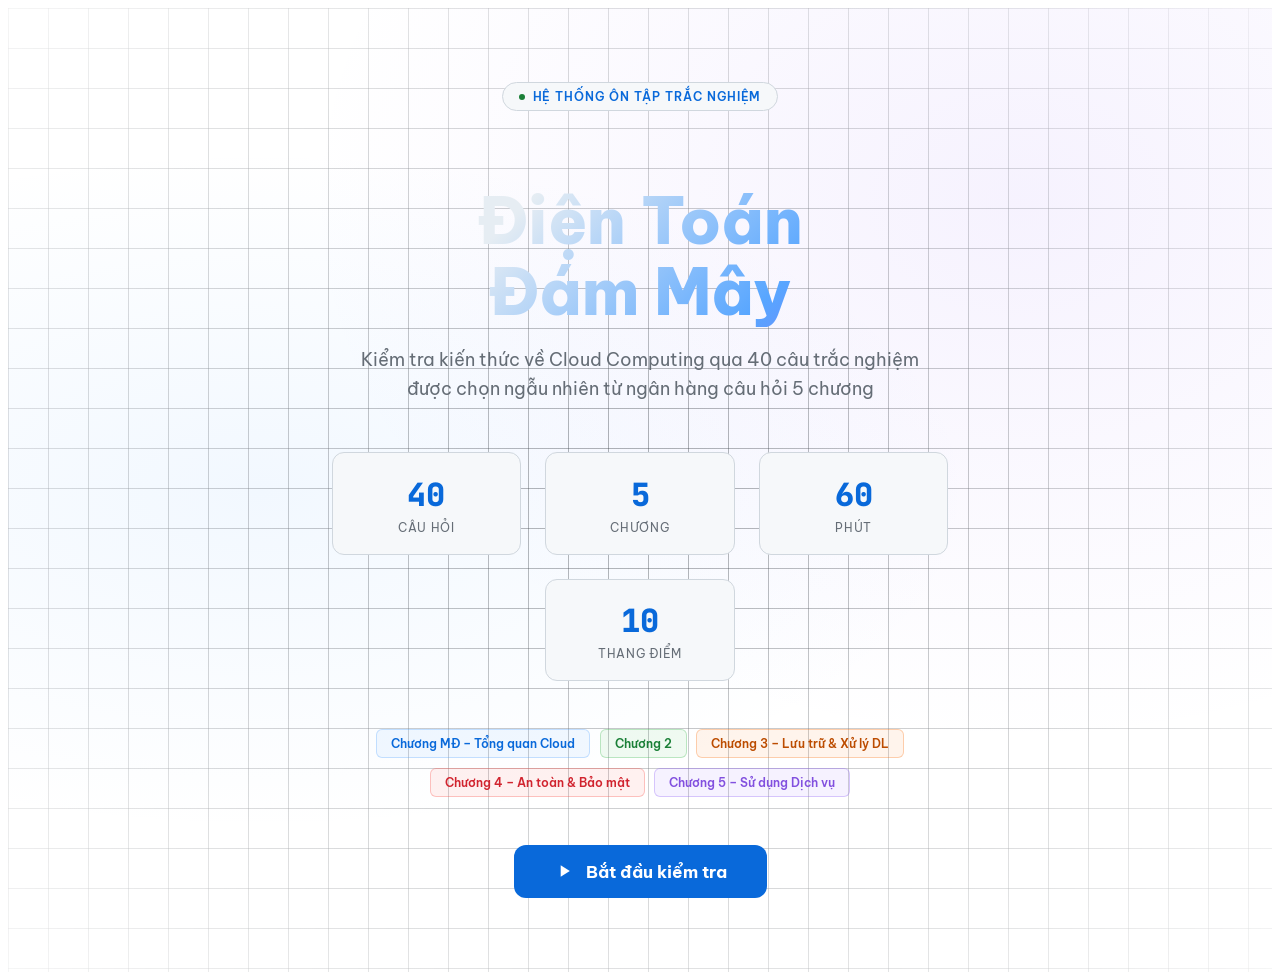
==== ontapdtdm/index.html @ d3a69f51 "6/5/2026" ====
<!DOCTYPE html>
<html lang="vi">
<head>
<meta charset="UTF-8">
<meta name="viewport" content="width=device-width, initial-scale=1.0">
<title>Ôn Tập Điện Toán Đám Mây</title>
<link href="https://fonts.googleapis.com/css2?family=Be+Vietnam+Pro:wght@300;400;500;600;700;800&family=JetBrains+Mono:wght@400;600&display=swap" rel="stylesheet">
<style>
  
  :root {
    --bg: #ffffff;
    --surface: #f6f8fa;
    --surface2: #ebedf0;
    --surface3: #d0d7de;
    --border: #d0d7de;
    --text: #1F2328;
    --text-muted: #656d76;
    --text-dim: #8c959f;
    --accent: #0969da;
    --accent-glow: rgba(9,105,218,0.1);
    --green: #1a7f37;
    --green-glow: #dafbe1;
    --red: #d1242f;
    --red-glow: #ffebe9;
    --yellow: #9a6700;
    --yellow-glow: #fff8c5;
    --purple: #8250df;
    --orange: #bc4c00;
    
    --c1: #0969da;
    --c2: #1a7f37;
    --c3: #bc4c00;
    --c4: #d1242f;
    --c5: #8250df;
  }


  body {
    font-family: 'Be Vietnam Pro', sans-serif;
    background: var(--bg);
    color: var(--text);
    min-height: 100vh;
    overflow-x: hidden;
  }

  /* ===== INTRO SCREEN ===== */
  #intro-screen {
    display: flex;
    flex-direction: column;
    align-items: center;
    justify-content: center;
    min-height: 100vh;
    padding: 2rem;
    background: radial-gradient(ellipse at 20% 50%, rgba(88,166,255,0.08) 0%, transparent 50%),
                radial-gradient(ellipse at 80% 20%, rgba(139,92,246,0.08) 0%, transparent 50%),
                var(--bg);
    position: relative;
  }

  .grid-bg {
    position: absolute; inset: 0;
    background-image: 
      linear-gradient(rgba(48,54,61,0.4) 1px, transparent 1px),
      linear-gradient(90deg, rgba(48,54,61,0.4) 1px, transparent 1px);
    background-size: 40px 40px;
    mask-image: radial-gradient(ellipse 80% 80% at 50% 50%, black, transparent);
  }

  .intro-content { position: relative; z-index: 1; text-align: center; max-width: 700px; }

  .intro-badge {
    display: inline-flex; align-items: center; gap: 8px;
    background: var(--surface); border: 1px solid var(--border);
    border-radius: 100px; padding: 6px 16px;
    font-size: 0.75rem; font-weight: 600; letter-spacing: 0.08em;
    color: var(--accent); text-transform: uppercase;
    margin-bottom: 2rem;
  }

  .intro-badge span { width: 6px; height: 6px; border-radius: 50%; background: var(--green); display: inline-block; animation: pulse 2s infinite; }

  @keyframes pulse { 0%,100%{opacity:1;transform:scale(1)} 50%{opacity:0.5;transform:scale(0.8)} }

  .intro-title {
    font-size: clamp(2.5rem, 6vw, 4rem);
    font-weight: 800;
    line-height: 1.1;
    margin-bottom: 1rem;
    background: linear-gradient(135deg, #e6edf3 30%, #58a6ff 70%, #8b5cf6 100%);
    -webkit-background-clip: text;
    -webkit-text-fill-color: transparent;
  }

  .intro-subtitle {
    font-size: 1.1rem;
    color: var(--text-muted);
    margin-bottom: 3rem;
    line-height: 1.7;
  }

  .stats-row {
    display: flex; gap: 1.5rem; justify-content: center;
    flex-wrap: wrap; margin-bottom: 3rem;
  }

  .stat-card {
    background: var(--surface); border: 1px solid var(--border);
    border-radius: 12px; padding: 1.2rem 1.8rem;
    text-align: center; min-width: 130px;
  }

  .stat-num { font-size: 2rem; font-weight: 800; font-family: 'JetBrains Mono', monospace; color: var(--accent); }
  .stat-label { font-size: 0.75rem; color: var(--text-muted); text-transform: uppercase; letter-spacing: 0.06em; margin-top: 4px; }

  .chapter-tags {
    display: flex; flex-wrap: wrap; gap: 0.6rem; justify-content: center;
    margin-bottom: 3rem;
  }

  .chapter-tag {
    padding: 6px 14px; border-radius: 6px; font-size: 0.78rem; font-weight: 600;
    border: 1px solid;
  }

  .chapter-tag.c1 { color: var(--c1); border-color: rgba(88,166,255,0.3); background: rgba(88,166,255,0.08); }
  .chapter-tag.c2 { color: var(--c2); border-color: rgba(63,185,80,0.3); background: rgba(63,185,80,0.08); }
  .chapter-tag.c3 { color: var(--c3); border-color: rgba(249,115,22,0.3); background: rgba(249,115,22,0.08); }
  .chapter-tag.c4 { color: var(--c4); border-color: rgba(248,81,73,0.3); background: rgba(248,81,73,0.08); }
  .chapter-tag.c5 { color: var(--c5); border-color: rgba(139,92,246,0.3); background: rgba(139,92,246,0.08); }

  .btn-start {
    display: inline-flex; align-items: center; gap: 12px;
    background: var(--accent); color: #ffffff;
    border: none; border-radius: 12px;
    padding: 1rem 2.5rem; font-size: 1.05rem; font-weight: 700;
    font-family: 'Be Vietnam Pro', sans-serif;
    cursor: pointer; transition: all 0.2s;
    box-shadow: 0 0 0 0 rgba(88,166,255,0.4);
  }

  .btn-start:hover {
    background: #79c0ff; transform: translateY(-2px);
    box-shadow: 0 8px 30px rgba(88,166,255,0.35);
  }

  .btn-start svg { width: 20px; height: 20px; }

  /* ===== QUIZ LAYOUT ===== */
  #quiz-screen { display: none; }

  .quiz-header {
    background: var(--surface);
    border-bottom: 1px solid var(--border);
    padding: 0.8rem 1.5rem;
    display: flex; align-items: center; gap: 1.5rem;
    position: sticky; top: 0; z-index: 100;
  }

  .quiz-logo {
    font-weight: 800; font-size: 0.9rem; letter-spacing: 0.04em;
    color: var(--accent); white-space: nowrap;
  }

  .progress-wrap { flex: 1; }
  .progress-label { font-size: 0.7rem; color: var(--text-muted); margin-bottom: 4px; display: flex; justify-content: space-between; }
  .progress-bar { height: 4px; background: var(--surface3); border-radius: 2px; overflow: hidden; }
  .progress-fill { height: 100%; background: linear-gradient(90deg, var(--accent), var(--purple)); border-radius: 2px; transition: width 0.4s ease; }

  .timer {
    font-family: 'JetBrains Mono', monospace;
    font-size: 0.95rem; font-weight: 600;
    color: var(--text); white-space: nowrap;
    display: flex; align-items: center; gap: 6px;
  }
  .timer svg { color: var(--text-muted); }
  .timer.warning { color: var(--red); }

  .btn-submit {
    background: var(--green); color: #ffffff;
    border: none; border-radius: 8px;
    padding: 0.5rem 1.2rem; font-size: 0.85rem; font-weight: 700;
    font-family: 'Be Vietnam Pro', sans-serif;
    cursor: pointer; white-space: nowrap; transition: all 0.2s;
  }
  .btn-submit:hover { background: #56d364; }

  .quiz-body {
    display: grid; grid-template-columns: 1fr 280px;
    gap: 0; min-height: calc(100vh - 57px);
  }

  /* LEFT: Question Panel */
  .question-panel {
    padding: 2rem 2.5rem;
    border-right: 1px solid var(--border);
    overflow-y: auto;
  }

  .q-meta {
    display: flex; align-items: center; gap: 0.8rem;
    margin-bottom: 1.5rem; flex-wrap: wrap;
  }

  .q-num {
    font-family: 'JetBrains Mono', monospace;
    font-size: 0.75rem; color: var(--text-muted);
  }

  .q-chapter-badge {
    font-size: 0.7rem; font-weight: 700;
    padding: 3px 10px; border-radius: 4px;
    border: 1px solid; text-transform: uppercase; letter-spacing: 0.06em;
  }

  .q-diff-badge {
    font-size: 0.68rem; font-weight: 600;
    padding: 2px 8px; border-radius: 4px;
    background: var(--surface2); color: var(--text-muted); border: 1px solid var(--border);
  }

  .q-mark-btn {
    margin-left: auto;
    display: flex; align-items: center; gap: 6px;
    background: none; border: 1px solid var(--border);
    border-radius: 6px; padding: 4px 10px;
    font-size: 0.72rem; font-weight: 600; color: var(--text-muted);
    cursor: pointer; transition: all 0.2s; font-family: 'Be Vietnam Pro', sans-serif;
  }
  .q-mark-btn:hover { border-color: var(--yellow); color: var(--yellow); }
  .q-mark-btn.marked { border-color: var(--yellow); color: var(--yellow); background: var(--yellow-glow); }
  .q-mark-btn svg { width: 13px; height: 13px; }

  .question-text {
    font-size: 1.05rem; font-weight: 600; line-height: 1.7;
    margin-bottom: 2rem; color: var(--text);
  }

  .answers-list { display: flex; flex-direction: column; gap: 0.75rem; }

  .answer-option {
    display: flex; align-items: flex-start; gap: 1rem;
    padding: 1rem 1.2rem;
    background: var(--surface); border: 1px solid var(--border);
    border-radius: 10px; cursor: pointer; transition: all 0.18s;
    position: relative; overflow: hidden;
  }

  .answer-option:hover:not(.disabled) {
    border-color: var(--accent);
    background: var(--accent-glow);
  }

  .answer-option.selected {
    border-color: var(--accent);
    background: var(--accent-glow);
  }

  .answer-option.correct {
    border-color: var(--green);
    background: var(--green-glow);
  }

  .answer-option.wrong {
    border-color: var(--red);
    background: var(--red-glow);
    opacity: 0.7;
  }

  .answer-option.disabled { cursor: default; }

  .answer-key {
    width: 28px; height: 28px; border-radius: 6px;
    background: var(--surface2); border: 1px solid var(--border);
    display: flex; align-items: center; justify-content: center;
    font-family: 'JetBrains Mono', monospace; font-size: 0.78rem; font-weight: 700;
    flex-shrink: 0; transition: all 0.18s; color: var(--text-muted);
  }

  .answer-option.selected .answer-key { background: var(--accent); border-color: var(--accent); color: #ffffff; }
  .answer-option.correct .answer-key { background: var(--green); border-color: var(--green); color: #ffffff; }
  .answer-option.wrong .answer-key { background: var(--red); border-color: var(--red); color: #fff; }

  .answer-text { font-size: 0.9rem; line-height: 1.5; padding-top: 3px; flex: 1; }

  .q-nav {
    display: flex; gap: 0.75rem; margin-top: 2rem; padding-top: 1.5rem;
    border-top: 1px solid var(--border);
  }

  .btn-nav {
    display: flex; align-items: center; gap: 6px;
    background: var(--surface2); border: 1px solid var(--border);
    border-radius: 8px; padding: 0.6rem 1.2rem;
    font-size: 0.82rem; font-weight: 600; color: var(--text);
    cursor: pointer; transition: all 0.18s; font-family: 'Be Vietnam Pro', sans-serif;
  }
  .btn-nav:hover { border-color: var(--accent); color: var(--accent); }
  .btn-nav:disabled { opacity: 0.35; cursor: default; }
  .btn-nav svg { width: 15px; height: 15px; }
  .btn-nav-next { margin-left: auto; background: var(--accent); border-color: var(--accent); color: #ffffff; }
  .btn-nav-next:hover { background: #79c0ff; border-color: #79c0ff; color: #ffffff; }

  /* RIGHT: Navigation Panel */
  .nav-panel {
    background: var(--surface);
    padding: 1.2rem;
    overflow-y: auto;
    position: sticky; top: 57px; height: calc(100vh - 57px);
  }

  .nav-panel-title {
    font-size: 0.7rem; font-weight: 700; color: var(--text-muted);
    text-transform: uppercase; letter-spacing: 0.1em; margin-bottom: 0.8rem;
    padding-bottom: 0.6rem; border-bottom: 1px solid var(--border);
  }

  .nav-legend {
    display: flex; flex-wrap: wrap; gap: 0.4rem; margin-bottom: 1rem;
  }

  .nav-legend-item {
    display: flex; align-items: center; gap: 4px;
    font-size: 0.65rem; color: var(--text-muted);
  }

  .nav-dot {
    width: 10px; height: 10px; border-radius: 3px; flex-shrink: 0;
  }
  .nav-dot.answered { background: var(--accent); }
  .nav-dot.marked { background: var(--yellow); }
  .nav-dot.current { background: var(--purple); }
  .nav-dot.unanswered { background: var(--surface3); border: 1px solid var(--border); }

  .nav-chapter-section { margin-bottom: 1rem; }

  .nav-chapter-label {
    font-size: 0.65rem; font-weight: 700;
    text-transform: uppercase; letter-spacing: 0.08em;
    margin-bottom: 0.4rem; padding: 3px 0;
  }

  .nav-chapter-label.c1 { color: var(--c1); }
  .nav-chapter-label.c2 { color: var(--c2); }
  .nav-chapter-label.c3 { color: var(--c3); }
  .nav-chapter-label.c4 { color: var(--c4); }
  .nav-chapter-label.c5 { color: var(--c5); }

  .nav-grid { display: grid; grid-template-columns: repeat(4, 1fr); gap: 4px; }

  .nav-btn {
    aspect-ratio: 1; border-radius: 6px;
    border: 1px solid var(--border);
    background: var(--surface2); color: var(--text-muted);
    font-size: 0.7rem; font-weight: 600; font-family: 'JetBrains Mono', monospace;
    cursor: pointer; transition: all 0.15s;
    display: flex; align-items: center; justify-content: center;
  }
  .nav-btn:hover { border-color: var(--accent); color: var(--accent); }
  .nav-btn.answered { background: var(--accent-glow); border-color: var(--accent); color: var(--accent); }
  
  .nav-btn.correct-nav { 
    background-color: var(--green-glow) !important; 
    border-color: var(--green) !important; 
    color: var(--green) !important; 
  }
  .nav-btn.wrong-nav { 
    background-color: var(--red-glow) !important; 
    border-color: var(--red) !important; 
    color: var(--red) !important; 
  }

  .nav-btn.marked { background: var(--yellow-glow); border-color: var(--yellow); color: var(--yellow); }
  .nav-btn.current { background: var(--purple); border-color: var(--purple); color: #fff; }
  .nav-btn.marked.current { background: var(--yellow); border-color: var(--yellow); color: #ffffff; }

  .nav-summary {
    margin-top: 1rem; padding-top: 0.8rem;
    border-top: 1px solid var(--border);
    display: grid; grid-template-columns: 1fr 1fr; gap: 0.5rem;
  }

  .summary-item {
    background: var(--surface2); border-radius: 8px; padding: 0.6rem;
    text-align: center; border: 1px solid var(--border);
  }
  .summary-num { font-family: 'JetBrains Mono', monospace; font-size: 1.2rem; font-weight: 700; }
  .summary-num.answered { color: var(--accent); }
  .summary-num.unanswered { color: var(--text-muted); }
  .summary-num.marked { color: var(--yellow); }
  .summary-label { font-size: 0.62rem; color: var(--text-muted); margin-top: 2px; }

  /* ===== RESULT SCREEN ===== */
  #result-screen {
    display: none; min-height: 100vh;
    background: radial-gradient(ellipse at 50% 0%, rgba(88,166,255,0.06) 0%, transparent 60%), var(--bg);
    padding: 3rem 1.5rem;
  }

  .result-container { max-width: 900px; margin: 0 auto; }

  .result-header { text-align: center; margin-bottom: 3rem; }

  .score-ring {
    width: 180px; height: 180px; margin: 0 auto 1.5rem;
    position: relative;
  }

  .score-ring svg { width: 100%; height: 100%; transform: rotate(-90deg); }

  .score-ring-text {
    position: absolute; inset: 0;
    display: flex; flex-direction: column; align-items: center; justify-content: center;
  }

  .score-big { font-size: 2.8rem; font-weight: 800; font-family: 'JetBrains Mono', monospace; }
  .score-denom { font-size: 0.85rem; color: var(--text-muted); }

  .result-grade {
    font-size: 1.8rem; font-weight: 800; margin-bottom: 0.5rem;
  }

  .result-msg { color: var(--text-muted); font-size: 0.95rem; }

  .result-stats {
    display: grid; grid-template-columns: repeat(auto-fit, minmax(160px, 1fr));
    gap: 1rem; margin-bottom: 2.5rem;
  }

  .result-stat-card {
    background: var(--surface); border: 1px solid var(--border);
    border-radius: 12px; padding: 1.2rem;
    text-align: center;
  }

  .result-stat-val {
    font-size: 1.8rem; font-weight: 800; font-family: 'JetBrains Mono', monospace;
    margin-bottom: 0.25rem;
  }
  .result-stat-label { font-size: 0.75rem; color: var(--text-muted); }

  .chapter-results {
    background: var(--surface); border: 1px solid var(--border);
    border-radius: 12px; padding: 1.5rem; margin-bottom: 2rem;
  }

  .chapter-results-title {
    font-size: 0.8rem; font-weight: 700; text-transform: uppercase;
    letter-spacing: 0.08em; color: var(--text-muted); margin-bottom: 1.2rem;
  }

  .chapter-result-row {
    display: flex; align-items: center; gap: 1rem; margin-bottom: 0.8rem;
  }

  .chapter-result-name { font-size: 0.82rem; font-weight: 600; min-width: 120px; }
  .chapter-result-bar-wrap { flex: 1; height: 6px; background: var(--surface3); border-radius: 3px; overflow: hidden; }
  .chapter-result-bar { height: 100%; border-radius: 3px; transition: width 1s ease; }
  .chapter-result-score { font-size: 0.78rem; font-family: 'JetBrains Mono', monospace; color: var(--text-muted); min-width: 40px; text-align: right; }

  .result-actions {
    display: flex; gap: 1rem; justify-content: center; flex-wrap: wrap;
  }

  .btn-retry {
    display: flex; align-items: center; gap: 8px;
    background: var(--accent); color: #ffffff; border: none;
    border-radius: 10px; padding: 0.8rem 2rem;
    font-size: 0.95rem; font-weight: 700; cursor: pointer;
    font-family: 'Be Vietnam Pro', sans-serif; transition: all 0.2s;
  }
  .btn-retry:hover { background: #79c0ff; transform: translateY(-1px); }

  .btn-review {
    display: flex; align-items: center; gap: 8px;
    background: var(--surface); color: var(--text); border: 1px solid var(--border);
    border-radius: 10px; padding: 0.8rem 2rem;
    font-size: 0.95rem; font-weight: 700; cursor: pointer;
    font-family: 'Be Vietnam Pro', sans-serif; transition: all 0.2s;
  }
  .btn-review:hover { border-color: var(--accent); color: var(--accent); }

  /* REVIEW MODE */
  .review-answer-label {
    font-size: 0.72rem; font-weight: 700; color: var(--text-muted);
    text-transform: uppercase; letter-spacing: 0.06em; margin-bottom: 0.4rem;
    display: flex; align-items: center; gap: 6px;
  }
  .review-answer-label .dot { width: 6px; height: 6px; border-radius: 50%; }
  .review-answer-label.correct .dot { background: var(--green); }
  .review-answer-label.wrong .dot { background: var(--red); }

  .correct-indicator {
    display: inline-flex; align-items: center; gap: 4px;
    font-size: 0.7rem; font-weight: 600; color: var(--green);
    margin-left: auto;
  }

  /* Animations */
  @keyframes fadeIn { from { opacity: 0; transform: translateY(10px); } to { opacity: 1; transform: translateY(0); } }
  @keyframes slideIn { from { opacity: 0; transform: translateX(-10px); } to { opacity: 1; transform: translateX(0); } }

  .question-panel { animation: fadeIn 0.25s ease; }
  .result-container { animation: fadeIn 0.4s ease; }

  /* Scrollbar */
  ::-webkit-scrollbar { width: 6px; }
  ::-webkit-scrollbar-track { background: transparent; }
  ::-webkit-scrollbar-thumb { background: var(--surface3); border-radius: 3px; }
  ::-webkit-scrollbar-thumb:hover { background: var(--text-dim); }

  @media (max-width: 768px) {
    .quiz-body { grid-template-columns: 1fr; }
    .nav-panel { position: fixed; bottom: 0; left: 0; right: 0; height: auto; max-height: 50vh; z-index: 90; border-top: 1px solid var(--border); }
    .question-panel { padding-bottom: 200px; }
  }
</style>
</head>
<body>

<!-- INTRO SCREEN -->
<div id="intro-screen">
  <div class="grid-bg"></div>
  <div class="intro-content">
    <div class="intro-badge"><span></span>Hệ thống ôn tập trắc nghiệm</div>
    <h1 class="intro-title">Điện Toán<br>Đám Mây</h1>
    <p class="intro-subtitle">Kiểm tra kiến thức về Cloud Computing qua 40 câu trắc nghiệm<br>được chọn ngẫu nhiên từ ngân hàng câu hỏi 5 chương</p>
    <div class="stats-row">
      <div class="stat-card">
        <div class="stat-num">40</div>
        <div class="stat-label">Câu hỏi</div>
      </div>
      <div class="stat-card">
        <div class="stat-num">5</div>
        <div class="stat-label">Chương</div>
      </div>
      <div class="stat-card">
        <div class="stat-num">60</div>
        <div class="stat-label">Phút</div>
      </div>
      <div class="stat-card">
        <div class="stat-num">10</div>
        <div class="stat-label">Thang điểm</div>
      </div>
    </div>
    <div class="chapter-tags">
      <span class="chapter-tag c1">Chương MĐ – Tổng quan Cloud</span>
      <span class="chapter-tag c2">Chương 2</span>
      <span class="chapter-tag c3">Chương 3 – Lưu trữ & Xử lý DL</span>
      <span class="chapter-tag c4">Chương 4 – An toàn & Bảo mật</span>
      <span class="chapter-tag c5">Chương 5 – Sử dụng Dịch vụ</span>
    </div>
    <button class="btn-start" onclick="startQuiz()">
      <svg viewBox="0 0 24 24" fill="currentColor"><path d="M8 5v14l11-7z"/></svg>
      Bắt đầu kiểm tra
    </button>
  </div>
</div>

<!-- QUIZ SCREEN -->
<div id="quiz-screen">
  <header class="quiz-header">
    <div class="quiz-logo">☁ Cloud Quiz</div>
    <div class="progress-wrap">
      <div class="progress-label">
        <span id="progress-text">0 / 40 câu đã trả lời</span>
        <span id="progress-pct">0%</span>
      </div>
      <div class="progress-bar"><div class="progress-fill" id="progress-fill" style="width:0%"></div></div>
    </div>
    <div class="timer" id="timer">
      <svg width="14" height="14" viewBox="0 0 24 24" fill="none" stroke="currentColor" stroke-width="2"><circle cx="12" cy="12" r="10"/><path d="M12 6v6l4 2"/></svg>
      <span id="timer-text">60:00</span>
    </div>
    <button class="btn-submit" onclick="confirmSubmit()">Nộp bài</button>
  </header>

  <div class="quiz-body">
    <!-- LEFT: Question -->
    <div class="question-panel" id="question-panel">
      <div class="q-meta">
        <span class="q-num" id="q-num">Câu 1 / 40</span>
        <span class="q-chapter-badge" id="q-chapter-badge"></span>
        <span class="q-diff-badge" id="q-diff-badge"></span>
        <button class="q-mark-btn" id="q-mark-btn" onclick="toggleMark()">
          <svg viewBox="0 0 24 24" fill="none" stroke="currentColor" stroke-width="2"><path d="M5 3l14 9-14 9V3z"/></svg>
          Đánh dấu
        </button>
      </div>
      <div class="question-text" id="question-text"></div>
      <div class="answers-list" id="answers-list"></div>
      <div class="q-nav">
        <button class="btn-nav" id="btn-prev" onclick="navigate(-1)">
          <svg viewBox="0 0 24 24" fill="none" stroke="currentColor" stroke-width="2"><path d="M15 18l-6-6 6-6"/></svg>
          Câu trước
        </button>
        <button class="btn-nav btn-nav-next" id="btn-next" onclick="navigate(1)">
          Câu tiếp
          <svg viewBox="0 0 24 24" fill="none" stroke="currentColor" stroke-width="2"><path d="M9 18l6-6-6-6"/></svg>
        </button>
      </div>
    </div>

    <!-- RIGHT: Navigation -->
    <div class="nav-panel">
      <div class="nav-panel-title">Danh sách câu hỏi</div>
      <div class="nav-legend">
        <div class="nav-legend-item"><div class="nav-dot current"></div><span>Hiện tại</span></div>
        <div class="nav-legend-item"><div class="nav-dot answered"></div><span>Đã trả lời</span></div>
        <div class="nav-legend-item"><div class="nav-dot marked"></div><span>Đánh dấu</span></div>
        <div class="nav-legend-item"><div class="nav-dot unanswered"></div><span>Chưa làm</span></div>
      </div>
      <div id="nav-chapters"></div>
      <div class="nav-summary">
        <div class="summary-item">
          <div class="summary-num answered" id="sum-answered">0</div>
          <div class="summary-label">Đã trả lời</div>
        </div>
        <div class="summary-item">
          <div class="summary-num unanswered" id="sum-unanswered">40</div>
          <div class="summary-label">Chưa làm</div>
        </div>
        <div class="summary-item">
          <div class="summary-num marked" id="sum-marked">0</div>
          <div class="summary-label">Đánh dấu</div>
        </div>
        <div class="summary-item">
          <div class="summary-num" style="color:var(--text-muted)" id="sum-remain">60:00</div>
          <div class="summary-label">Thời gian</div>
        </div>
      </div>
    </div>
  </div>
</div>

<!-- RESULT SCREEN -->
<div id="result-screen">
  <div class="result-container">
    <div class="result-header">
      <div class="score-ring">
        <svg viewBox="0 0 180 180">
          <circle cx="90" cy="90" r="80" fill="none" stroke="#21262d" stroke-width="12"/>
          <circle cx="90" cy="90" r="80" fill="none" stroke="#58a6ff" stroke-width="12"
            stroke-linecap="round" stroke-dasharray="502.65"
            id="score-circle" stroke-dashoffset="502.65"/>
        </svg>
        <div class="score-ring-text">
          <div class="score-big" id="score-big">0.0</div>
          <div class="score-denom">/ 10 điểm</div>
        </div>
      </div>
      <div class="result-grade" id="result-grade"></div>
      <div class="result-msg" id="result-msg"></div>
    </div>

    <div class="result-stats">
      <div class="result-stat-card">
        <div class="result-stat-val" style="color:var(--green)" id="rs-correct">0</div>
        <div class="result-stat-label">Câu đúng</div>
      </div>
      <div class="result-stat-card">
        <div class="result-stat-val" style="color:var(--red)" id="rs-wrong">0</div>
        <div class="result-stat-label">Câu sai</div>
      </div>
      <div class="result-stat-card">
        <div class="result-stat-val" style="color:var(--text-muted)" id="rs-skip">0</div>
        <div class="result-stat-label">Bỏ qua</div>
      </div>
      <div class="result-stat-card">
        <div class="result-stat-val" style="color:var(--accent)" id="rs-pct">0%</div>
        <div class="result-stat-label">Tỉ lệ đúng</div>
      </div>
    </div>

    <div class="chapter-results">
      <div class="chapter-results-title">Kết quả theo chương</div>
      <div id="chapter-results-body"></div>
    </div>

    <div class="result-actions">
      <button class="btn-retry" onclick="retryQuiz()">
        <svg width="16" height="16" viewBox="0 0 24 24" fill="none" stroke="currentColor" stroke-width="2"><path d="M23 4v6h-6"/><path d="M20.49 15a9 9 0 1 1-2.12-9.36L23 10"/></svg>
        Làm bài khác
      </button>
      <button class="btn-review" onclick="showReview()">
        <svg width="16" height="16" viewBox="0 0 24 24" fill="none" stroke="currentColor" stroke-width="2"><path d="M1 12s4-8 11-8 11 8 11 8-4 8-11 8-11-8-11-8z"/><circle cx="12" cy="12" r="3"/></svg>
        Xem đáp án
      </button>
    </div>
  </div>
</div>

<script>
// ===== QUESTION BANK =====
const QUESTION_BANK = {
  1: {
    name: "Tổng quan Cloud",
    color: "c1",
    easy: [
      { q: "Điện toán đám mây (cloud computing) là:", opts: ["Hệ thống máy tính cá nhân","Mô hình cung cấp tài nguyên qua Internet","Phần mềm offline","Hệ điều hành"], ans: 1 },
      { q: "Cloud computing bắt nguồn từ ý tưởng:", opts: ["AI","Time-sharing","Blockchain","IoT"], ans: 1 },
      { q: "Người dùng cloud không cần quan tâm đến:", opts: ["Ứng dụng","Dữ liệu","Hạ tầng","Truy cập"], ans: 2 },
      { q: "Một đặc điểm của cloud là:", opts: ["Không có mạng","Truy cập qua Internet","Không có dữ liệu","Không có user"], ans: 1 },
      { q: "AWS được Amazon cung cấp vào năm:", opts: ["2000","2003","2006","2010"], ans: 2 },
      { q: "Một nhà cung cấp cloud lớn là:", opts: ["Google","CPU","RAM","BIOS"], ans: 0 },
      { q: "Cloud giúp:", opts: ["Tăng chi phí","Giảm chi phí","Không thay đổi chi phí","Không có chi phí"], ans: 1 },
      { q: "Cloud computing thuộc loại hệ thống:", opts: ["Tập trung","Phân tán","Offline","Standalone"], ans: 1 },
      { q: "Người dùng cloud truy cập dịch vụ thông qua:", opts: ["USB","Internet","CPU","RAM"], ans: 1 },
      { q: "Một lợi ích của cloud là:", opts: ["Không mở rộng","Mở rộng linh hoạt","Không có dữ liệu","Không truy cập"], ans: 1 },
    ],
    medium: [
      { q: "Cloud computing cho phép:", opts: ["Truy cập tài nguyên theo nhu cầu","Không truy cập","Không lưu trữ","Không xử lý"], ans: 0 },
      { q: "Một đặc tính của cloud theo NIST là:", opts: ["Không mạng","On-demand self-service","Không user","Không dữ liệu"], ans: 1 },
      { q: "Broad network access nghĩa là:", opts: ["Truy cập hạn chế","Truy cập rộng qua nhiều thiết bị","Không truy cập","Chỉ server"], ans: 1 },
      { q: "Resource pooling nghĩa là:", opts: ["Không chia sẻ","Chia sẻ tài nguyên","Không có tài nguyên","Không dùng mạng"], ans: 1 },
      { q: "Rapid elasticity thể hiện:", opts: ["Không mở rộng","Mở rộng nhanh tài nguyên","Không giảm tài nguyên","Không thay đổi"], ans: 1 },
      { q: "Measured service nghĩa là:", opts: ["Không đo lường","Tính phí theo sử dụng","Không có chi phí","Không có dữ liệu"], ans: 1 },
      { q: "Virtualization giúp:", opts: ["Xóa dữ liệu","Tạo máy ảo","Không dùng CPU","Không dùng RAM"], ans: 1 },
      { q: "Web 2.0 hỗ trợ:", opts: ["Phát triển ứng dụng web","Xóa dữ liệu","Không có giao diện","Không có user"], ans: 0 },
      { q: "Automation trong cloud giúp:", opts: ["Không điều phối","Tự động cấp phát tài nguyên","Xóa dữ liệu","Không quản lý"], ans: 1 },
      { q: "Một ưu điểm của cloud là:", opts: ["Không chia sẻ","Chia sẻ tài nguyên","Không truy cập","Không có mạng"], ans: 1 },
    ],
    hard: [
      { q: "Điểm cốt lõi của cloud computing là:", opts: ["Không dùng mạng","Cung cấp tài nguyên như dịch vụ","Không có dữ liệu","Không có user"], ans: 1 },
      { q: "Vì sao cloud giống dịch vụ điện/nước?", opts: ["Không có chi phí","Trả theo mức sử dụng","Không có dữ liệu","Không có user"], ans: 1 },
      { q: "Virtualization giúp tăng hiệu quả vì:", opts: ["Không dùng tài nguyên","Chia sẻ tài nguyên vật lý","Xóa dữ liệu","Không có CPU"], ans: 1 },
      { q: "Một nhược điểm của cloud là:", opts: ["Không có dữ liệu","Lo ngại bảo mật","Không có mạng","Không có user"], ans: 1 },
      { q: "Data center trong cloud có vai trò:", opts: ["Xóa dữ liệu","Lưu trữ và xử lý tài nguyên","Không có dữ liệu","Không có CPU"], ans: 1 },
      { q: "Tính co giãn của cloud liên quan đến:", opts: ["RAM","CPU","Khả năng mở rộng linh hoạt","Disk"], ans: 2 },
      { q: "Một thách thức của cloud là:", opts: ["Không có dữ liệu","Mất quyền kiểm soát","Không có mạng","Không có user"], ans: 1 },
      { q: "Cloud giúp tối ưu tài nguyên vì:", opts: ["Không dùng tài nguyên","Giảm tài nguyên nhàn rỗi","Xóa dữ liệu","Không có CPU"], ans: 1 },
      { q: "Công nghệ nền tảng của cloud gồm:", opts: ["Virtualization, distributed computing","CPU, RAM","BIOS","USB"], ans: 0 },
      { q: "Mô hình cloud phù hợp vì:", opts: ["Không có chi phí","Linh hoạt và hiệu quả","Không có dữ liệu","Không có user"], ans: 1 },
    ]
  },
  2: {
    name: "Chương 2",
    color: "c2",
    easy: [
      { q: "Điện toán đám mây cung cấp tài nguyên dưới dạng nào?", opts: ["Phần cứng cục bộ","Dịch vụ qua Internet","File offline","Thiết bị cá nhân"], ans: 1 },
      { q: "Một đặc điểm của cloud là người dùng không cần quan tâm đến:", opts: ["Chi phí","Cách vận hành hạ tầng","Dữ liệu","Ứng dụng"], ans: 1 },
      { q: "Cloud computing giúp:", opts: ["Tăng chi phí triển khai","Giảm chi phí và thời gian triển khai","Tăng độ phức tạp hệ thống","Giảm hiệu năng"], ans: 1 },
      { q: "AWS được Amazon cung cấp vào năm nào?", opts: ["2000","2003","2006","2010"], ans: 2 },
      { q: "Cloud computing phát triển từ ý tưởng nào ban đầu?", opts: ["Personal computing","Time-sharing","AI","Blockchain"], ans: 1 },
      { q: "Công nghệ quan trọng nhất trong cloud là:", opts: ["AI","IoT","Ảo hóa","Blockchain"], ans: 2 },
      { q: "Máy ảo chạy trên máy vật lý gọi là:", opts: ["Host","Guest","Node","Cluster"], ans: 1 },
      { q: "Hypervisor dùng để:", opts: ["Lưu trữ dữ liệu","Tạo máy ảo","Mã hóa dữ liệu","Tăng tốc CPU"], ans: 1 },
      { q: "Một lợi ích của cloud là:", opts: ["Không truy cập từ xa","Triển khai chậm","Truy cập mọi nơi qua Internet","Không chia sẻ tài nguyên"], ans: 2 },
      { q: "Cloud computing thuộc loại hệ thống:", opts: ["Tập trung đơn lẻ","Phân tán","Offline","Standalone"], ans: 1 },
    ],
    medium: [
      { q: "Theo NIST, cloud computing là mô hình cho phép:", opts: ["Truy cập cục bộ","Truy cập tài nguyên chia sẻ qua mạng","Chỉ lưu trữ dữ liệu","Chỉ xử lý dữ liệu"], ans: 1 },
      { q: "Đặc tính \"on-demand self-service\" nghĩa là:", opts: ["Người dùng phải yêu cầu thủ công","Người dùng tự cấp phát tài nguyên","Không cấp phát tài nguyên","Chỉ admin mới cấp"], ans: 1 },
      { q: "\"Broad network access\" thể hiện:", opts: ["Truy cập hạn chế","Truy cập rộng qua nhiều thiết bị","Không truy cập Internet","Chỉ PC"], ans: 1 },
      { q: "Resource pooling nghĩa là:", opts: ["Không chia sẻ tài nguyên","Tài nguyên được tập trung và chia sẻ","Chỉ một người dùng","Không ảo hóa"], ans: 1 },
      { q: "Rapid elasticity thể hiện:", opts: ["Không mở rộng được","Mở rộng tài nguyên nhanh theo nhu cầu","Chỉ mở rộng thủ công","Không giảm tài nguyên"], ans: 1 },
      { q: "Measured service nghĩa là:", opts: ["Không đo lường","Tính phí theo mức sử dụng","Miễn phí","Không kiểm soát"], ans: 1 },
      { q: "Web 2.0 trong cloud giúp:", opts: ["Giảm giao diện","Phát triển ứng dụng web dễ dàng","Không hỗ trợ web","Chỉ backend"], ans: 1 },
      { q: "Automation trong cloud giúp:", opts: ["Giảm hiệu suất","Tự động điều phối tài nguyên","Xóa dữ liệu","Không kiểm soát"], ans: 1 },
      { q: "Một ưu điểm của cloud là:", opts: ["Không mở rộng","Khả năng co giãn","Không chia sẻ","Không truy cập từ xa"], ans: 1 },
      { q: "Nhược điểm của cloud là:", opts: ["Không có chi phí","Lo ngại bảo mật","Không có dữ liệu","Không có dịch vụ"], ans: 1 },
    ],
    hard: [
      { q: "Điểm khác biệt chính giữa cloud và mô hình truyền thống là:", opts: ["Không dùng mạng","Không cần phần mềm","Cung cấp tài nguyên như dịch vụ","Không có dữ liệu"], ans: 2 },
      { q: "Vì sao tài nguyên cloud \"trong suốt\" với người dùng?", opts: ["Do không tồn tại","Do được ảo hóa và tập trung","Do không sử dụng","Do bị khóa"], ans: 1 },
      { q: "Vai trò của data center trong cloud là:", opts: ["Lưu trữ tài nguyên phân tán quy mô lớn","Chỉ lưu file nhỏ","Không lưu dữ liệu","Chỉ chạy ứng dụng"], ans: 0 },
      { q: "Virtualization giúp:", opts: ["Giảm số lượng máy ảo","Chia nhỏ tài nguyên vật lý thành nhiều máy ảo","Xóa dữ liệu","Không tối ưu tài nguyên"], ans: 1 },
      { q: "Một hạn chế của cloud là:", opts: ["Không mở rộng","Phụ thuộc nhà cung cấp","Không truy cập","Không có dịch vụ"], ans: 1 },
      { q: "Cloud giúp tiết kiệm chi phí vì:", opts: ["Không dùng tài nguyên","Chuyển CAPEX sang OPEX","Không cần phần mềm","Không có dữ liệu"], ans: 1 },
      { q: "Tính co giãn của cloud liên quan trực tiếp đến:", opts: ["CPU","Network","Khả năng mở rộng tài nguyên theo thời gian thực","RAM"], ans: 2 },
      { q: "Một vấn đề trong cloud là:", opts: ["Không có SLA","SLA phức tạp và phụ thuộc nhà cung cấp","Không có dữ liệu","Không có API"], ans: 1 },
      { q: "Mô hình cloud giải quyết vấn đề gì của hệ thống truyền thống?", opts: ["Thiếu dữ liệu","Tài nguyên nhàn rỗi và kém hiệu quả","Không có phần mềm","Không có mạng"], ans: 1 },
      { q: "Cloud computing được xem như \"dịch vụ tiện ích\" (utility computing) vì:", opts: ["Không tính phí","Giống điện/nước – dùng bao nhiêu trả bấy nhiêu","Không có mạng","Không có dữ liệu"], ans: 1 },
    ]
  },
  3: {
    name: "Lưu trữ & Xử lý DL",
    color: "c3",
    easy: [
      { q: "NFS là viết tắt của:", opts: ["Network File System","Node File Service","Network Fast Storage","New File System"], ans: 0 },
      { q: "AFS là viết tắt của:", opts: ["Advanced File System","Andrew File System","Automatic File Storage","Access File Server"], ans: 1 },
      { q: "Khi truy cập file trong AFS, dữ liệu được:", opts: ["Chỉ đọc từ server","Sao chép về máy client","Không truyền qua mạng","Xóa ngay"], ans: 1 },
      { q: "HDFS thuộc framework nào?", opts: ["Spark","Hadoop","AWS","Azure"], ans: 1 },
      { q: "HDFS được thiết kế để xử lý:", opts: ["Dữ liệu nhỏ","Dữ liệu trung bình","Dữ liệu lớn","Dữ liệu offline"], ans: 2 },
      { q: "GFS là hệ thống file của:", opts: ["Microsoft","Amazon","Google","IBM"], ans: 2 },
      { q: "Big Data thường có đặc điểm:", opts: ["Nhỏ, đơn giản","Lớn và phức tạp","Không thay đổi","Không lưu trữ"], ans: 1 },
      { q: "NoSQL dùng để:", opts: ["Thay thế hoàn toàn SQL","Lưu trữ dữ liệu phi cấu trúc","Xóa dữ liệu","Giảm mạng"], ans: 1 },
      { q: "HDFS hoạt động trên mô hình:", opts: ["Tập trung","Phân tán","Offline","Standalone"], ans: 1 },
      { q: "Hadoop sử dụng mô hình tính toán nào?", opts: ["Threading","MapReduce","Pipeline","Queue"], ans: 1 },
    ],
    medium: [
      { q: "Điểm khác biệt chính của AFS so với NFS là:", opts: ["Không dùng mạng","Sao chép toàn bộ file về client","Không lưu file","Không có server"], ans: 1 },
      { q: "Nhược điểm của AFS là:", opts: ["Không lưu file","Không đảm bảo nhất quán tuyệt đối","Không có client","Không có server"], ans: 1 },
      { q: "HDFS được thiết kế nhằm:", opts: ["Xử lý trên một máy","Xử lý dữ liệu phân tán trên nhiều node","Chỉ lưu trữ","Không xử lý dữ liệu"], ans: 1 },
      { q: "Một thành phần của HDFS là:", opts: ["CPU node","DataNode","GPU node","Web node"], ans: 1 },
      { q: "Ưu điểm chính của hệ phân tán là:", opts: ["Không mở rộng","Khả năng mở rộng cao","Không xử lý song song","Không chia sẻ"], ans: 1 },
      { q: "NoSQL phù hợp với dữ liệu:", opts: ["Quan hệ chặt chẽ","Phi cấu trúc hoặc bán cấu trúc","Chỉ số nguyên","Chỉ văn bản"], ans: 1 },
      { q: "MapReduce gồm hai bước chính:", opts: ["Read & Write","Map & Reduce","Load & Save","Input & Output"], ans: 1 },
      { q: "Một mục tiêu của HDFS là:", opts: ["Tối ưu dữ liệu nhỏ","Tăng độ tin cậy qua replication","Giảm số node","Không lưu trữ"], ans: 1 },
      { q: "Trong hệ phân tán, dữ liệu thường:", opts: ["Tập trung một nơi","Phân tán trên nhiều node","Không lưu","Chỉ RAM"], ans: 1 },
      { q: "GFS và HDFS đều hướng tới:", opts: ["Dữ liệu nhỏ","Dữ liệu lớn","Offline","Không mạng"], ans: 1 },
    ],
    hard: [
      { q: "Tại sao HDFS không phù hợp với file nhỏ?", opts: ["Không lưu được","Overhead quản lý block lớn","Không có RAM","Không có node"], ans: 1 },
      { q: "AFS cải thiện hiệu năng bằng cách:", opts: ["Không dùng mạng","Cache dữ liệu tại client","Xóa file","Giảm server"], ans: 1 },
      { q: "Nhược điểm của hệ phân tán là:", opts: ["Không mở rộng","Đồng bộ và nhất quán phức tạp","Không có dữ liệu","Không có node"], ans: 1 },
      { q: "Vai trò của DataNode trong HDFS là:", opts: ["Quản lý metadata","Lưu trữ dữ liệu","Điều phối job","Quản lý user"], ans: 1 },
      { q: "Big Data yêu cầu:", opts: ["Một máy mạnh","Hệ thống phân tán","Không cần mạng","Không lưu trữ"], ans: 1 },
      { q: "NoSQL không phù hợp với:", opts: ["Dữ liệu linh hoạt","Dữ liệu phi cấu trúc","Quan hệ phức tạp cần ACID chặt","Big Data"], ans: 2 },
      { q: "Một đặc điểm quan trọng của HDFS là:", opts: ["Không fault-tolerant","Tự động phục hồi lỗi","Không replication","Không scale"], ans: 1 },
      { q: "GFS và HDFS đều sử dụng:", opts: ["Block storage phân tán","File local","RAM only","SSD only"], ans: 0 },
      { q: "Trong MapReduce, Reduce dùng để:", opts: ["Chia dữ liệu","Tổng hợp kết quả","Đọc file","Xóa dữ liệu"], ans: 1 },
      { q: "Một thách thức của Big Data là:", opts: ["Dữ liệu ít","Xử lý và lưu trữ khối lượng lớn","Không có mạng","Không có thuật toán"], ans: 1 },
    ]
  },
  4: {
    name: "An toàn & Bảo mật",
    color: "c4",
    easy: [
      { q: "Một vấn đề lớn trong cloud computing là:", opts: ["Thiếu CPU","Thiếu RAM","An toàn và bảo mật","Không có mạng"], ans: 2 },
      { q: "Dữ liệu trong cloud thường được lưu ở:", opts: ["Máy cá nhân","Trung tâm dữ liệu","USB","RAM"], ans: 1 },
      { q: "Bảo mật trong cloud nhằm mục tiêu:", opts: ["Xóa dữ liệu","Bảo vệ dữ liệu và hệ thống","Giảm hiệu năng","Không cho truy cập"], ans: 1 },
      { q: "Một yếu tố của bảo mật là:", opts: ["Tốc độ","Tính bí mật","Màu sắc","Kích thước"], ans: 1 },
      { q: "Người dùng lo ngại điều gì khi dùng cloud?", opts: ["Không có dữ liệu","Mất quyền kiểm soát dữ liệu","Không có phần mềm","Không có CPU"], ans: 1 },
      { q: "Nhà cung cấp cloud có trách nhiệm:", opts: ["Không bảo mật","Bảo vệ hệ thống và dữ liệu","Xóa dữ liệu","Không quản lý"], ans: 1 },
      { q: "Một dạng tấn công phổ biến là:", opts: ["Rendering","Truy cập trái phép","Nén dữ liệu","Backup"], ans: 1 },
      { q: "Bảo mật truy cập thường dùng:", opts: ["Username/password","File text","CPU","GPU"], ans: 0 },
      { q: "Dữ liệu nhạy cảm cần:", opts: ["Không bảo vệ","Mã hóa","Xóa","Copy"], ans: 1 },
      { q: "Log hệ thống dùng để:", opts: ["Xóa dữ liệu","Theo dõi truy cập","Tăng CPU","Giảm RAM"], ans: 1 },
    ],
    medium: [
      { q: "Một nguyên nhân gây rủi ro bảo mật là:", opts: ["Dữ liệu tập trung","Dữ liệu phân tán","Không có mạng","Không có user"], ans: 0 },
      { q: "Bảo mật cloud cần đảm bảo:", opts: ["Chỉ hiệu năng","CIA (Confidentiality, Integrity, Availability)","Chỉ tốc độ","Chỉ lưu trữ"], ans: 1 },
      { q: "Authentication dùng để:", opts: ["Mã hóa","Xác thực người dùng","Lưu trữ","Xóa dữ liệu"], ans: 1 },
      { q: "Authorization dùng để:", opts: ["Xác định quyền truy cập","Xóa dữ liệu","Tăng tốc","Backup"], ans: 0 },
      { q: "Một giải pháp bảo mật là:", opts: ["Không kiểm soát truy cập","Kiểm soát truy cập","Không mã hóa","Không logging"], ans: 1 },
      { q: "Mã hóa dữ liệu giúp:", opts: ["Tăng dung lượng","Bảo vệ dữ liệu khỏi truy cập trái phép","Giảm bảo mật","Xóa dữ liệu"], ans: 1 },
      { q: "Một vấn đề của cloud là:", opts: ["Không có log","Khó kiểm soát log","Không có dữ liệu","Không có mạng"], ans: 1 },
      { q: "Backup dữ liệu giúp:", opts: ["Xóa dữ liệu","Khôi phục khi sự cố","Giảm bảo mật","Không lưu trữ"], ans: 1 },
      { q: "Một cơ chế bảo mật là:", opts: ["Firewall","CPU","GPU","RAM"], ans: 0 },
      { q: "SLA trong cloud liên quan đến:", opts: ["Thiết kế UI","Cam kết dịch vụ và bảo mật","CPU","RAM"], ans: 1 },
    ],
    hard: [
      { q: "Thách thức lớn của bảo mật cloud là:", opts: ["Không có dữ liệu","Mất quyền kiểm soát hạ tầng","Không có CPU","Không có mạng"], ans: 1 },
      { q: "Vì sao dữ liệu tập trung gây rủi ro?", opts: ["Khó lưu trữ","Trở thành mục tiêu tấn công lớn","Không truy cập được","Không có mạng"], ans: 1 },
      { q: "Một giải pháp chống truy cập trái phép là:", opts: ["Không dùng password","Multi-factor authentication","Không login","Không lưu dữ liệu"], ans: 1 },
      { q: "Integrity nghĩa là:", opts: ["Bảo mật dữ liệu","Toàn vẹn dữ liệu","Sẵn sàng","Truy cập"], ans: 1 },
      { q: "Availability nghĩa là:", opts: ["Bí mật","Toàn vẹn","Sẵn sàng truy cập","Mã hóa"], ans: 2 },
      { q: "Một rủi ro của cloud là:", opts: ["Không có dữ liệu","Phụ thuộc nhà cung cấp","Không có mạng","Không có CPU"], ans: 1 },
      { q: "Logging quan trọng vì:", opts: ["Xóa dữ liệu","Phát hiện và truy vết sự cố","Tăng RAM","Giảm CPU"], ans: 1 },
      { q: "Một kiến trúc bảo mật tốt cần:", opts: ["Không phân quyền","Phân lớp bảo mật","Không mã hóa","Không backup"], ans: 1 },
      { q: "Dữ liệu khi truyền qua mạng cần:", opts: ["Không bảo vệ","Mã hóa (encryption in transit)","Xóa","Copy"], ans: 1 },
      { q: "Một hạn chế của bảo mật cloud là:", opts: ["Không có giải pháp","Khó kiểm soát hoàn toàn bởi người dùng","Không có dữ liệu","Không có mạng"], ans: 1 },
    ]
  },
  5: {
    name: "Sử dụng Dịch vụ",
    color: "c5",
    easy: [
      { q: "SaaS là viết tắt của:", opts: ["Software as a Service","Storage as a System","Server as a Software","Service as a Software"], ans: 0 },
      { q: "PaaS là viết tắt của:", opts: ["Platform as a Service","Program as a Service","Processing as a System","Platform and Software"], ans: 0 },
      { q: "IaaS là viết tắt của:", opts: ["Infrastructure as a Service","Internet as a Service","Internal as a System","Interface as a Service"], ans: 0 },
      { q: "SaaS cung cấp cho người dùng:", opts: ["Phần cứng","Phần mềm hoàn chỉnh","CPU","RAM"], ans: 1 },
      { q: "PaaS cung cấp:", opts: ["Hệ điều hành và môi trường phát triển","Chỉ phần mềm","Chỉ dữ liệu","Không cung cấp gì"], ans: 0 },
      { q: "IaaS cung cấp:", opts: ["Ứng dụng hoàn chỉnh","Hạ tầng như máy chủ, lưu trữ","Chỉ database","Chỉ web"], ans: 1 },
      { q: "Người dùng SaaS thường:", opts: ["Phải cài đặt hệ điều hành","Chỉ sử dụng ứng dụng qua web","Quản lý server","Viết driver"], ans: 1 },
      { q: "Ví dụ SaaS là:", opts: ["Google Docs","CPU","RAM","BIOS"], ans: 0 },
      { q: "Ví dụ IaaS là:", opts: ["Máy ảo","File text","Word","Excel offline"], ans: 0 },
      { q: "Người dùng PaaS thường là:", opts: ["Người dùng cuối","Lập trình viên","Người bán hàng","Người không dùng máy tính"], ans: 1 },
    ],
    medium: [
      { q: "Điểm khác biệt chính giữa SaaS và PaaS là:", opts: ["SaaS cung cấp nền tảng","SaaS cung cấp ứng dụng hoàn chỉnh","PaaS không có dịch vụ","SaaS không có phần mềm"], ans: 1 },
      { q: "PaaS giúp lập trình viên:", opts: ["Không cần viết code","Phát triển ứng dụng nhanh hơn","Không cần server","Không cần dữ liệu"], ans: 1 },
      { q: "IaaS cho phép người dùng:", opts: ["Không quản lý gì","Tự cấu hình máy ảo","Không truy cập","Không cài OS"], ans: 1 },
      { q: "Trong IaaS, người dùng chịu trách nhiệm:", opts: ["Hạ tầng vật lý","Hệ điều hành và ứng dụng","Không gì","Chỉ mạng"], ans: 1 },
      { q: "SaaS giảm chi phí vì:", opts: ["Không dùng phần mềm","Không cần cài đặt và bảo trì","Không có mạng","Không có dữ liệu"], ans: 1 },
      { q: "PaaS phù hợp với:", opts: ["Người không biết lập trình","Nhà phát triển phần mềm","Người dùng cá nhân","Không ai dùng"], ans: 1 },
      { q: "IaaS có tính linh hoạt vì:", opts: ["Không cấu hình được","Tùy chỉnh tài nguyên theo nhu cầu","Không mở rộng","Không truy cập"], ans: 1 },
      { q: "SaaS hoạt động chủ yếu qua:", opts: ["USB","Internet","CPU","RAM"], ans: 1 },
      { q: "Một lợi ích của PaaS là:", opts: ["Không cần platform","Giảm thời gian phát triển","Không cần code","Không có database"], ans: 1 },
      { q: "IaaS thường dùng trong:", opts: ["Game offline","Triển khai server","Soạn thảo văn bản","Vẽ hình"], ans: 1 },
    ],
    hard: [
      { q: "Sự khác biệt chính giữa IaaS và PaaS là:", opts: ["IaaS không có server","PaaS trừu tượng hóa hạ tầng nhiều hơn","IaaS cung cấp ứng dụng","PaaS không có nền tảng"], ans: 1 },
      { q: "Trong SaaS, người dùng KHÔNG cần:", opts: ["Internet","Trình duyệt","Quản lý hạ tầng","Dữ liệu"], ans: 2 },
      { q: "PaaS giúp giảm độ phức tạp bằng cách:", opts: ["Xóa code","Ẩn quản lý hạ tầng","Xóa database","Xóa network"], ans: 1 },
      { q: "IaaS phù hợp khi:", opts: ["Chỉ cần dùng ứng dụng","Cần kiểm soát hệ thống","Không cần server","Không có dữ liệu"], ans: 1 },
      { q: "SaaS có hạn chế là:", opts: ["Không dùng Internet","Ít tùy chỉnh","Không có phần mềm","Không có user"], ans: 1 },
      { q: "PaaS thường cung cấp:", opts: ["OS, middleware, runtime","CPU vật lý","RAM vật lý","BIOS"], ans: 0 },
      { q: "IaaS yêu cầu người dùng có kiến thức:", opts: ["Thiết kế UI","Quản trị hệ thống","Vẽ hình","Word"], ans: 1 },
      { q: "Một ví dụ điển hình của PaaS là:", opts: ["Google App Engine","RAM","CPU","BIOS"], ans: 0 },
      { q: "Sự phân tầng dịch vụ cloud giúp:", opts: ["Giảm phân loại","Phân chia trách nhiệm rõ ràng","Không có lợi","Không dùng được"], ans: 1 },
      { q: "Trong mô hình cloud, mức độ kiểm soát giảm dần theo thứ tự:", opts: ["SaaS → PaaS → IaaS","IaaS → PaaS → SaaS","PaaS → SaaS → IaaS","Không xác định"], ans: 1 },
    ]
  }
};

const CHAPTER_COLORS = { 1: '#58a6ff', 2: '#3fb950', 3: '#f97316', 4: '#f85149', 5: '#8b5cf6' };
const CHAPTER_NAMES_SHORT = { 1: 'Chương MĐ', 2: 'Chương 2', 3: 'Chương 3', 4: 'Chương 4', 5: 'Chương 5' };
const DIFF_NAMES = { easy: 'Dễ', medium: 'Trung bình', hard: 'Khó' };

let quiz = [];
let userAnswers = [];
let marked = [];
let currentQ = 0;
let timerInterval = null;
let secondsLeft = 60 * 60;
let isReviewMode = false;

function shuffle(arr) {
  const a = [...arr];
  for (let i = a.length - 1; i > 0; i--) {
    const j = Math.floor(Math.random() * (i + 1));
    [a[i], a[j]] = [a[j], a[i]];
  }
  return a;
}

function buildQuiz() {
  quiz = [];
  [1, 2, 3, 4, 5].forEach(ch => {
    const bank = QUESTION_BANK[ch];
    const easyPool = shuffle(bank.easy);
    const medPool = shuffle(bank.medium);
    const hardPool = shuffle(bank.hard);
    const selected = [
      ...easyPool.slice(0, 3).map(q => ({ ...q, chapter: ch, diff: 'easy' })),
      ...medPool.slice(0, 3).map(q => ({ ...q, chapter: ch, diff: 'medium' })),
      ...hardPool.slice(0, 2).map(q => ({ ...q, chapter: ch, diff: 'hard' })),
    ];
    selected.forEach(q => {
      // Shuffle options and track correct answer
      const opts = q.opts.map((o, i) => ({ text: o, isCorrect: i === q.ans }));
      const shuffled = shuffle(opts);
      q.displayOpts = shuffled.map(o => o.text);
      q.correctIdx = shuffled.findIndex(o => o.isCorrect);
    });
    quiz.push(...shuffle(selected));
  });
  // Shuffle all 40 questions across chapters but keep chapter grouping in nav
  // Actually shuffle globally for the quiz order
  quiz = shuffle(quiz);
  userAnswers = new Array(40).fill(null);
  marked = new Array(40).fill(false);
  currentQ = 0;
}

function startQuiz() {
  buildQuiz();
  document.getElementById('intro-screen').style.display = 'none';
  document.getElementById('quiz-screen').style.display = 'block';
  isReviewMode = false;
  secondsLeft = 60 * 60;
  startTimer();
  renderNavPanel();
  renderQuestion();
}

function startTimer() {
  clearInterval(timerInterval);
  timerInterval = setInterval(() => {
    secondsLeft--;
    updateTimerDisplay();
    document.getElementById('sum-remain').textContent = formatTime(secondsLeft);
    if (secondsLeft <= 0) {
      clearInterval(timerInterval);
      submitQuiz();
    }
  }, 1000);
}

function formatTime(s) {
  const m = Math.floor(s / 60);
  const sec = s % 60;
  return `${String(m).padStart(2,'0')}:${String(sec).padStart(2,'0')}`;
}

function updateTimerDisplay() {
  const el = document.getElementById('timer-text');
  const timerEl = document.getElementById('timer');
  el.textContent = formatTime(secondsLeft);
  if (secondsLeft < 300) timerEl.classList.add('warning');
  else timerEl.classList.remove('warning');
}

function renderQuestion() {
  const q = quiz[currentQ];
  document.getElementById('q-num').textContent = `Câu ${currentQ + 1} / 40`;

  const chBadge = document.getElementById('q-chapter-badge');
  chBadge.textContent = CHAPTER_NAMES_SHORT[q.chapter];
  chBadge.className = 'q-chapter-badge ' + QUESTION_BANK[q.chapter].color;
  chBadge.style.color = CHAPTER_COLORS[q.chapter];
  chBadge.style.borderColor = CHAPTER_COLORS[q.chapter] + '55';
  chBadge.style.background = CHAPTER_COLORS[q.chapter] + '15';

  document.getElementById('q-diff-badge').textContent = DIFF_NAMES[q.diff];
  document.getElementById('question-text').textContent = q.q;

  const markBtn = document.getElementById('q-mark-btn');
  if (marked[currentQ]) {
    markBtn.classList.add('marked');
    markBtn.innerHTML = `<svg viewBox="0 0 24 24" fill="currentColor" width="13" height="13"><path d="M5 3l14 9-14 9V3z"/></svg> Đã đánh dấu`;
  } else {
    markBtn.classList.remove('marked');
    markBtn.innerHTML = `<svg viewBox="0 0 24 24" fill="none" stroke="currentColor" stroke-width="2" width="13" height="13"><path d="M5 3l14 9-14 9V3z"/></svg> Đánh dấu`;
  }

  const answersList = document.getElementById('answers-list');
  answersList.innerHTML = '';
  q.displayOpts.forEach((opt, i) => {
    const div = document.createElement('div');
    div.className = 'answer-option';

    if (isReviewMode) {
      div.classList.add('disabled');
      if (i === q.correctIdx) div.classList.add('correct');
      else if (userAnswers[currentQ] === i) div.classList.add('wrong');
    } else {
      if (userAnswers[currentQ] === i) div.classList.add('selected');
      div.onclick = () => selectAnswer(i);
    }

    div.innerHTML = `
      <div class="answer-key">${['A','B','C','D'][i]}</div>
      <div class="answer-text">${opt}</div>
    `;
    answersList.appendChild(div);
  });

  document.getElementById('btn-prev').disabled = currentQ === 0;
  document.getElementById('btn-next').disabled = currentQ === 39;

  updateProgress();
  updateNavPanel();
}

function selectAnswer(idx) {
  userAnswers[currentQ] = idx;
  renderQuestion();
}

function toggleMark() {
  marked[currentQ] = !marked[currentQ];
  renderQuestion();
  updateNavPanel();
}

function navigate(dir) {
  currentQ = Math.max(0, Math.min(39, currentQ + dir));
  renderQuestion();
}

function goToQuestion(idx) {
  currentQ = idx;
  renderQuestion();
}

function updateProgress() {
  const answered = userAnswers.filter(a => a !== null).length;
  document.getElementById('progress-text').textContent = `${answered} / 40 câu đã trả lời`;
  document.getElementById('progress-pct').textContent = `${Math.round(answered/40*100)}%`;
  document.getElementById('progress-fill').style.width = `${answered/40*100}%`;
  document.getElementById('sum-answered').textContent = answered;
  document.getElementById('sum-unanswered').textContent = 40 - answered;
  document.getElementById('sum-marked').textContent = marked.filter(Boolean).length;
}

function renderNavPanel() {
  const buttons = quiz.map((q, i) => {
    return `<button class="nav-btn" id="nav-btn-${i}" onclick="goToQuestion(${i})">${i+1}</button>`;
  }).join('');
  document.getElementById('nav-chapters').innerHTML = `<div class="nav-grid">${buttons}</div>`;
}

function updateNavPanel() {
  quiz.forEach((q, i) => {
    const btn = document.getElementById(`nav-btn-${i}`);
    if (!btn) return;
    btn.className = 'nav-btn';
    
    if (isReviewMode) {
      if (i === currentQ) btn.classList.add('current');
      if (userAnswers[i] === q.correctIdx) {
        btn.classList.add('correct-nav');
      } else if (userAnswers[i] !== null) {
        btn.classList.add('wrong-nav');
      } else {
        // Not answered but in review mode is effectively wrong
        btn.classList.add('wrong-nav');
      }
    } else {
      if (i === currentQ) btn.classList.add('current');
      else if (marked[i]) btn.classList.add('marked');
      else if (userAnswers[i] !== null) btn.classList.add('answered');
    }
  });
}

function confirmSubmit() {
  const answered = userAnswers.filter(a => a !== null).length;
  const unanswered = 40 - answered;
  if (unanswered > 0) {
    if (!confirm(`Bạn còn ${unanswered} câu chưa trả lời. Bạn có chắc muốn nộp bài?`)) return;
  }
  submitQuiz();
}

function submitQuiz() {
  clearInterval(timerInterval);
  let correct = 0;
  quiz.forEach((q, i) => {
    if (userAnswers[i] === q.correctIdx) correct++;
  });

  document.getElementById('quiz-screen').style.display = 'none';
  document.getElementById('result-screen').style.display = 'block';
  showResult(correct);
}

function showResult(correct) {
  const score = (correct / 40 * 10).toFixed(1);
  const pct = Math.round(correct / 40 * 100);

  document.getElementById('score-big').textContent = score;
  document.getElementById('rs-correct').textContent = correct;
  document.getElementById('rs-wrong').textContent = userAnswers.filter((a,i) => a !== null && a !== quiz[i].correctIdx).length;
  document.getElementById('rs-skip').textContent = userAnswers.filter(a => a === null).length;
  document.getElementById('rs-pct').textContent = pct + '%';

  const gradeEl = document.getElementById('result-grade');
  const msgEl = document.getElementById('result-msg');
  const circleEl = document.getElementById('score-circle');

  const scoreNum = parseFloat(score);
  const circumference = 502.65;
  const offset = circumference - (correct / 40) * circumference;
  setTimeout(() => circleEl.style.strokeDashoffset = offset, 300);

  if (scoreNum >= 9) {
    gradeEl.textContent = '🏆 Xuất sắc!'; gradeEl.style.color = '#f59e0b';
    msgEl.textContent = 'Bạn nắm vững kiến thức điện toán đám mây rất tốt!';
  } else if (scoreNum >= 8) {
    gradeEl.textContent = '🎯 Giỏi!'; gradeEl.style.color = '#3fb950';
    msgEl.textContent = 'Kết quả rất tốt! Hãy ôn lại những câu còn sai.';
  } else if (scoreNum >= 6.5) {
    gradeEl.textContent = '👍 Khá!'; gradeEl.style.color = '#58a6ff';
    msgEl.textContent = 'Kết quả khá. Còn nhiều chỗ có thể cải thiện thêm.';
  } else if (scoreNum >= 5) {
    gradeEl.textContent = '📚 Trung bình'; gradeEl.style.color = '#d29922';
    msgEl.textContent = 'Cần ôn tập thêm để nắm chắc kiến thức.';
  } else {
    gradeEl.textContent = '💪 Cần cố gắng'; gradeEl.style.color = '#f85149';
    msgEl.textContent = 'Hãy xem lại lý thuyết và làm bài luyện tập thêm nhé!';
  }

  // Chapter breakdown
  const chapterResultsHtml = [1,2,3,4,5].map(ch => {
    const chQ = quiz.map((q,i) => ({ q, i })).filter(({q}) => q.chapter === ch);
    const chCorrect = chQ.filter(({q,i}) => userAnswers[i] === q.correctIdx).length;
    const pct = Math.round(chCorrect / 8 * 100);
    const color = CHAPTER_COLORS[ch];
    return `
      <div class="chapter-result-row">
        <div class="chapter-result-name" style="color:${color}">${QUESTION_BANK[ch].name}</div>
        <div class="chapter-result-bar-wrap">
          <div class="chapter-result-bar" style="width:0%;background:${color}" data-pct="${pct}"></div>
        </div>
        <div class="chapter-result-score">${chCorrect}/8</div>
      </div>
    `;
  }).join('');
  document.getElementById('chapter-results-body').innerHTML = chapterResultsHtml;
  setTimeout(() => {
    document.querySelectorAll('.chapter-result-bar').forEach(bar => {
      bar.style.width = bar.dataset.pct + '%';
    });
  }, 400);
}

function retryQuiz() {
  document.getElementById('result-screen').style.display = 'none';
  startQuiz();
}

function showReview() {
  isReviewMode = true;
  document.getElementById('result-screen').style.display = 'none';
  document.getElementById('quiz-screen').style.display = 'block';
  document.getElementById('btn-submit').textContent = '← Kết quả';
  document.getElementById('btn-submit').onclick = () => {
    document.getElementById('quiz-screen').style.display = 'none';
    document.getElementById('result-screen').style.display = 'block';
  };
  // Find first wrong/unanswered question
  const firstWrong = quiz.findIndex((q, i) => userAnswers[i] !== q.correctIdx);
  currentQ = firstWrong >= 0 ? firstWrong : 0;
  renderNavPanel();
  updateNavPanel();
  renderQuestion();
}
</script>
</body>
</html>
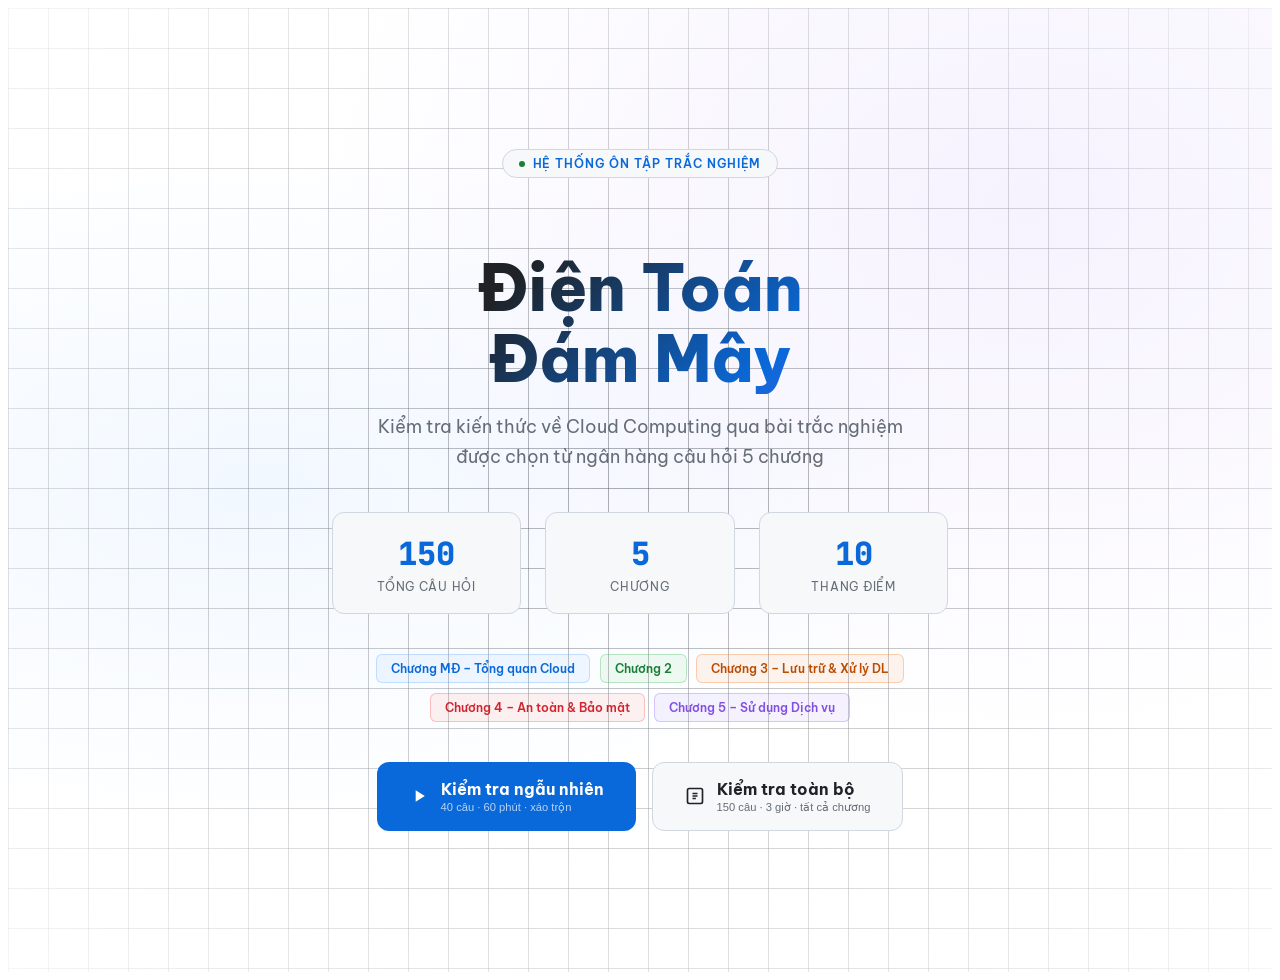
==== commit f76e5c26: "feat: test 150" ====
--- a/ontapdtdm/index.html
+++ b/ontapdtdm/index.html
@@ -5,543 +5,37 @@
 <meta name="viewport" content="width=device-width, initial-scale=1.0">
 <title>Ôn Tập Điện Toán Đám Mây</title>
 <link href="https://fonts.googleapis.com/css2?family=Be+Vietnam+Pro:wght@300;400;500;600;700;800&family=JetBrains+Mono:wght@400;600&display=swap" rel="stylesheet">
-<style>
-  
-  :root {
-    --bg: #ffffff;
-    --surface: #f6f8fa;
-    --surface2: #ebedf0;
-    --surface3: #d0d7de;
-    --border: #d0d7de;
-    --text: #1F2328;
-    --text-muted: #656d76;
-    --text-dim: #8c959f;
-    --accent: #0969da;
-    --accent-glow: rgba(9,105,218,0.1);
-    --green: #1a7f37;
-    --green-glow: #dafbe1;
-    --red: #d1242f;
-    --red-glow: #ffebe9;
-    --yellow: #9a6700;
-    --yellow-glow: #fff8c5;
-    --purple: #8250df;
-    --orange: #bc4c00;
-    
-    --c1: #0969da;
-    --c2: #1a7f37;
-    --c3: #bc4c00;
-    --c4: #d1242f;
-    --c5: #8250df;
-  }
-
-
-  body {
-    font-family: 'Be Vietnam Pro', sans-serif;
-    background: var(--bg);
-    color: var(--text);
-    min-height: 100vh;
-    overflow-x: hidden;
-  }
-
-  /* ===== INTRO SCREEN ===== */
-  #intro-screen {
-    display: flex;
-    flex-direction: column;
-    align-items: center;
-    justify-content: center;
-    min-height: 100vh;
-    padding: 2rem;
-    background: radial-gradient(ellipse at 20% 50%, rgba(88,166,255,0.08) 0%, transparent 50%),
-                radial-gradient(ellipse at 80% 20%, rgba(139,92,246,0.08) 0%, transparent 50%),
-                var(--bg);
-    position: relative;
-  }
-
-  .grid-bg {
-    position: absolute; inset: 0;
-    background-image: 
-      linear-gradient(rgba(48,54,61,0.4) 1px, transparent 1px),
-      linear-gradient(90deg, rgba(48,54,61,0.4) 1px, transparent 1px);
-    background-size: 40px 40px;
-    mask-image: radial-gradient(ellipse 80% 80% at 50% 50%, black, transparent);
-  }
-
-  .intro-content { position: relative; z-index: 1; text-align: center; max-width: 700px; }
-
-  .intro-badge {
-    display: inline-flex; align-items: center; gap: 8px;
-    background: var(--surface); border: 1px solid var(--border);
-    border-radius: 100px; padding: 6px 16px;
-    font-size: 0.75rem; font-weight: 600; letter-spacing: 0.08em;
-    color: var(--accent); text-transform: uppercase;
-    margin-bottom: 2rem;
-  }
-
-  .intro-badge span { width: 6px; height: 6px; border-radius: 50%; background: var(--green); display: inline-block; animation: pulse 2s infinite; }
-
-  @keyframes pulse { 0%,100%{opacity:1;transform:scale(1)} 50%{opacity:0.5;transform:scale(0.8)} }
-
-  .intro-title {
-    font-size: clamp(2.5rem, 6vw, 4rem);
-    font-weight: 800;
-    line-height: 1.1;
-    margin-bottom: 1rem;
-    background: linear-gradient(135deg, #e6edf3 30%, #58a6ff 70%, #8b5cf6 100%);
-    -webkit-background-clip: text;
-    -webkit-text-fill-color: transparent;
-  }
-
-  .intro-subtitle {
-    font-size: 1.1rem;
-    color: var(--text-muted);
-    margin-bottom: 3rem;
-    line-height: 1.7;
-  }
-
-  .stats-row {
-    display: flex; gap: 1.5rem; justify-content: center;
-    flex-wrap: wrap; margin-bottom: 3rem;
-  }
-
-  .stat-card {
-    background: var(--surface); border: 1px solid var(--border);
-    border-radius: 12px; padding: 1.2rem 1.8rem;
-    text-align: center; min-width: 130px;
-  }
-
-  .stat-num { font-size: 2rem; font-weight: 800; font-family: 'JetBrains Mono', monospace; color: var(--accent); }
-  .stat-label { font-size: 0.75rem; color: var(--text-muted); text-transform: uppercase; letter-spacing: 0.06em; margin-top: 4px; }
-
-  .chapter-tags {
-    display: flex; flex-wrap: wrap; gap: 0.6rem; justify-content: center;
-    margin-bottom: 3rem;
-  }
-
-  .chapter-tag {
-    padding: 6px 14px; border-radius: 6px; font-size: 0.78rem; font-weight: 600;
-    border: 1px solid;
-  }
-
-  .chapter-tag.c1 { color: var(--c1); border-color: rgba(88,166,255,0.3); background: rgba(88,166,255,0.08); }
-  .chapter-tag.c2 { color: var(--c2); border-color: rgba(63,185,80,0.3); background: rgba(63,185,80,0.08); }
-  .chapter-tag.c3 { color: var(--c3); border-color: rgba(249,115,22,0.3); background: rgba(249,115,22,0.08); }
-  .chapter-tag.c4 { color: var(--c4); border-color: rgba(248,81,73,0.3); background: rgba(248,81,73,0.08); }
-  .chapter-tag.c5 { color: var(--c5); border-color: rgba(139,92,246,0.3); background: rgba(139,92,246,0.08); }
-
-  .btn-start {
-    display: inline-flex; align-items: center; gap: 12px;
-    background: var(--accent); color: #ffffff;
-    border: none; border-radius: 12px;
-    padding: 1rem 2.5rem; font-size: 1.05rem; font-weight: 700;
-    font-family: 'Be Vietnam Pro', sans-serif;
-    cursor: pointer; transition: all 0.2s;
-    box-shadow: 0 0 0 0 rgba(88,166,255,0.4);
-  }
-
-  .btn-start:hover {
-    background: #79c0ff; transform: translateY(-2px);
-    box-shadow: 0 8px 30px rgba(88,166,255,0.35);
-  }
-
-  .btn-start svg { width: 20px; height: 20px; }
-
-  /* ===== QUIZ LAYOUT ===== */
-  #quiz-screen { display: none; }
-
-  .quiz-header {
-    background: var(--surface);
-    border-bottom: 1px solid var(--border);
-    padding: 0.8rem 1.5rem;
-    display: flex; align-items: center; gap: 1.5rem;
-    position: sticky; top: 0; z-index: 100;
-  }
-
-  .quiz-logo {
-    font-weight: 800; font-size: 0.9rem; letter-spacing: 0.04em;
-    color: var(--accent); white-space: nowrap;
-  }
-
-  .progress-wrap { flex: 1; }
-  .progress-label { font-size: 0.7rem; color: var(--text-muted); margin-bottom: 4px; display: flex; justify-content: space-between; }
-  .progress-bar { height: 4px; background: var(--surface3); border-radius: 2px; overflow: hidden; }
-  .progress-fill { height: 100%; background: linear-gradient(90deg, var(--accent), var(--purple)); border-radius: 2px; transition: width 0.4s ease; }
-
-  .timer {
-    font-family: 'JetBrains Mono', monospace;
-    font-size: 0.95rem; font-weight: 600;
-    color: var(--text); white-space: nowrap;
-    display: flex; align-items: center; gap: 6px;
-  }
-  .timer svg { color: var(--text-muted); }
-  .timer.warning { color: var(--red); }
-
-  .btn-submit {
-    background: var(--green); color: #ffffff;
-    border: none; border-radius: 8px;
-    padding: 0.5rem 1.2rem; font-size: 0.85rem; font-weight: 700;
-    font-family: 'Be Vietnam Pro', sans-serif;
-    cursor: pointer; white-space: nowrap; transition: all 0.2s;
-  }
-  .btn-submit:hover { background: #56d364; }
-
-  .quiz-body {
-    display: grid; grid-template-columns: 1fr 280px;
-    gap: 0; min-height: calc(100vh - 57px);
-  }
-
-  /* LEFT: Question Panel */
-  .question-panel {
-    padding: 2rem 2.5rem;
-    border-right: 1px solid var(--border);
-    overflow-y: auto;
-  }
-
-  .q-meta {
-    display: flex; align-items: center; gap: 0.8rem;
-    margin-bottom: 1.5rem; flex-wrap: wrap;
-  }
-
-  .q-num {
-    font-family: 'JetBrains Mono', monospace;
-    font-size: 0.75rem; color: var(--text-muted);
-  }
-
-  .q-chapter-badge {
-    font-size: 0.7rem; font-weight: 700;
-    padding: 3px 10px; border-radius: 4px;
-    border: 1px solid; text-transform: uppercase; letter-spacing: 0.06em;
-  }
-
-  .q-diff-badge {
-    font-size: 0.68rem; font-weight: 600;
-    padding: 2px 8px; border-radius: 4px;
-    background: var(--surface2); color: var(--text-muted); border: 1px solid var(--border);
-  }
-
-  .q-mark-btn {
-    margin-left: auto;
-    display: flex; align-items: center; gap: 6px;
-    background: none; border: 1px solid var(--border);
-    border-radius: 6px; padding: 4px 10px;
-    font-size: 0.72rem; font-weight: 600; color: var(--text-muted);
-    cursor: pointer; transition: all 0.2s; font-family: 'Be Vietnam Pro', sans-serif;
-  }
-  .q-mark-btn:hover { border-color: var(--yellow); color: var(--yellow); }
-  .q-mark-btn.marked { border-color: var(--yellow); color: var(--yellow); background: var(--yellow-glow); }
-  .q-mark-btn svg { width: 13px; height: 13px; }
-
-  .question-text {
-    font-size: 1.05rem; font-weight: 600; line-height: 1.7;
-    margin-bottom: 2rem; color: var(--text);
-  }
-
-  .answers-list { display: flex; flex-direction: column; gap: 0.75rem; }
-
-  .answer-option {
-    display: flex; align-items: flex-start; gap: 1rem;
-    padding: 1rem 1.2rem;
-    background: var(--surface); border: 1px solid var(--border);
-    border-radius: 10px; cursor: pointer; transition: all 0.18s;
-    position: relative; overflow: hidden;
-  }
-
-  .answer-option:hover:not(.disabled) {
-    border-color: var(--accent);
-    background: var(--accent-glow);
-  }
-
-  .answer-option.selected {
-    border-color: var(--accent);
-    background: var(--accent-glow);
-  }
-
-  .answer-option.correct {
-    border-color: var(--green);
-    background: var(--green-glow);
-  }
-
-  .answer-option.wrong {
-    border-color: var(--red);
-    background: var(--red-glow);
-    opacity: 0.7;
-  }
-
-  .answer-option.disabled { cursor: default; }
-
-  .answer-key {
-    width: 28px; height: 28px; border-radius: 6px;
-    background: var(--surface2); border: 1px solid var(--border);
-    display: flex; align-items: center; justify-content: center;
-    font-family: 'JetBrains Mono', monospace; font-size: 0.78rem; font-weight: 700;
-    flex-shrink: 0; transition: all 0.18s; color: var(--text-muted);
-  }
-
-  .answer-option.selected .answer-key { background: var(--accent); border-color: var(--accent); color: #ffffff; }
-  .answer-option.correct .answer-key { background: var(--green); border-color: var(--green); color: #ffffff; }
-  .answer-option.wrong .answer-key { background: var(--red); border-color: var(--red); color: #fff; }
-
-  .answer-text { font-size: 0.9rem; line-height: 1.5; padding-top: 3px; flex: 1; }
-
-  .q-nav {
-    display: flex; gap: 0.75rem; margin-top: 2rem; padding-top: 1.5rem;
-    border-top: 1px solid var(--border);
-  }
-
-  .btn-nav {
-    display: flex; align-items: center; gap: 6px;
-    background: var(--surface2); border: 1px solid var(--border);
-    border-radius: 8px; padding: 0.6rem 1.2rem;
-    font-size: 0.82rem; font-weight: 600; color: var(--text);
-    cursor: pointer; transition: all 0.18s; font-family: 'Be Vietnam Pro', sans-serif;
-  }
-  .btn-nav:hover { border-color: var(--accent); color: var(--accent); }
-  .btn-nav:disabled { opacity: 0.35; cursor: default; }
-  .btn-nav svg { width: 15px; height: 15px; }
-  .btn-nav-next { margin-left: auto; background: var(--accent); border-color: var(--accent); color: #ffffff; }
-  .btn-nav-next:hover { background: #79c0ff; border-color: #79c0ff; color: #ffffff; }
-
-  /* RIGHT: Navigation Panel */
-  .nav-panel {
-    background: var(--surface);
-    padding: 1.2rem;
-    overflow-y: auto;
-    position: sticky; top: 57px; height: calc(100vh - 57px);
-  }
-
-  .nav-panel-title {
-    font-size: 0.7rem; font-weight: 700; color: var(--text-muted);
-    text-transform: uppercase; letter-spacing: 0.1em; margin-bottom: 0.8rem;
-    padding-bottom: 0.6rem; border-bottom: 1px solid var(--border);
-  }
-
-  .nav-legend {
-    display: flex; flex-wrap: wrap; gap: 0.4rem; margin-bottom: 1rem;
-  }
-
-  .nav-legend-item {
-    display: flex; align-items: center; gap: 4px;
-    font-size: 0.65rem; color: var(--text-muted);
-  }
-
-  .nav-dot {
-    width: 10px; height: 10px; border-radius: 3px; flex-shrink: 0;
-  }
-  .nav-dot.answered { background: var(--accent); }
-  .nav-dot.marked { background: var(--yellow); }
-  .nav-dot.current { background: var(--purple); }
-  .nav-dot.unanswered { background: var(--surface3); border: 1px solid var(--border); }
-
-  .nav-chapter-section { margin-bottom: 1rem; }
-
-  .nav-chapter-label {
-    font-size: 0.65rem; font-weight: 700;
-    text-transform: uppercase; letter-spacing: 0.08em;
-    margin-bottom: 0.4rem; padding: 3px 0;
-  }
-
-  .nav-chapter-label.c1 { color: var(--c1); }
-  .nav-chapter-label.c2 { color: var(--c2); }
-  .nav-chapter-label.c3 { color: var(--c3); }
-  .nav-chapter-label.c4 { color: var(--c4); }
-  .nav-chapter-label.c5 { color: var(--c5); }
-
-  .nav-grid { display: grid; grid-template-columns: repeat(4, 1fr); gap: 4px; }
-
-  .nav-btn {
-    aspect-ratio: 1; border-radius: 6px;
-    border: 1px solid var(--border);
-    background: var(--surface2); color: var(--text-muted);
-    font-size: 0.7rem; font-weight: 600; font-family: 'JetBrains Mono', monospace;
-    cursor: pointer; transition: all 0.15s;
-    display: flex; align-items: center; justify-content: center;
-  }
-  .nav-btn:hover { border-color: var(--accent); color: var(--accent); }
-  .nav-btn.answered { background: var(--accent-glow); border-color: var(--accent); color: var(--accent); }
-  
-  .nav-btn.correct-nav { 
-    background-color: var(--green-glow) !important; 
-    border-color: var(--green) !important; 
-    color: var(--green) !important; 
-  }
-  .nav-btn.wrong-nav { 
-    background-color: var(--red-glow) !important; 
-    border-color: var(--red) !important; 
-    color: var(--red) !important; 
-  }
-
-  .nav-btn.marked { background: var(--yellow-glow); border-color: var(--yellow); color: var(--yellow); }
-  .nav-btn.current { background: var(--purple); border-color: var(--purple); color: #fff; }
-  .nav-btn.marked.current { background: var(--yellow); border-color: var(--yellow); color: #ffffff; }
-
-  .nav-summary {
-    margin-top: 1rem; padding-top: 0.8rem;
-    border-top: 1px solid var(--border);
-    display: grid; grid-template-columns: 1fr 1fr; gap: 0.5rem;
-  }
-
-  .summary-item {
-    background: var(--surface2); border-radius: 8px; padding: 0.6rem;
-    text-align: center; border: 1px solid var(--border);
-  }
-  .summary-num { font-family: 'JetBrains Mono', monospace; font-size: 1.2rem; font-weight: 700; }
-  .summary-num.answered { color: var(--accent); }
-  .summary-num.unanswered { color: var(--text-muted); }
-  .summary-num.marked { color: var(--yellow); }
-  .summary-label { font-size: 0.62rem; color: var(--text-muted); margin-top: 2px; }
-
-  /* ===== RESULT SCREEN ===== */
-  #result-screen {
-    display: none; min-height: 100vh;
-    background: radial-gradient(ellipse at 50% 0%, rgba(88,166,255,0.06) 0%, transparent 60%), var(--bg);
-    padding: 3rem 1.5rem;
-  }
-
-  .result-container { max-width: 900px; margin: 0 auto; }
-
-  .result-header { text-align: center; margin-bottom: 3rem; }
-
-  .score-ring {
-    width: 180px; height: 180px; margin: 0 auto 1.5rem;
-    position: relative;
-  }
-
-  .score-ring svg { width: 100%; height: 100%; transform: rotate(-90deg); }
-
-  .score-ring-text {
-    position: absolute; inset: 0;
-    display: flex; flex-direction: column; align-items: center; justify-content: center;
-  }
-
-  .score-big { font-size: 2.8rem; font-weight: 800; font-family: 'JetBrains Mono', monospace; }
-  .score-denom { font-size: 0.85rem; color: var(--text-muted); }
-
-  .result-grade {
-    font-size: 1.8rem; font-weight: 800; margin-bottom: 0.5rem;
-  }
-
-  .result-msg { color: var(--text-muted); font-size: 0.95rem; }
-
-  .result-stats {
-    display: grid; grid-template-columns: repeat(auto-fit, minmax(160px, 1fr));
-    gap: 1rem; margin-bottom: 2.5rem;
-  }
-
-  .result-stat-card {
-    background: var(--surface); border: 1px solid var(--border);
-    border-radius: 12px; padding: 1.2rem;
-    text-align: center;
-  }
-
-  .result-stat-val {
-    font-size: 1.8rem; font-weight: 800; font-family: 'JetBrains Mono', monospace;
-    margin-bottom: 0.25rem;
-  }
-  .result-stat-label { font-size: 0.75rem; color: var(--text-muted); }
-
-  .chapter-results {
-    background: var(--surface); border: 1px solid var(--border);
-    border-radius: 12px; padding: 1.5rem; margin-bottom: 2rem;
-  }
-
-  .chapter-results-title {
-    font-size: 0.8rem; font-weight: 700; text-transform: uppercase;
-    letter-spacing: 0.08em; color: var(--text-muted); margin-bottom: 1.2rem;
-  }
-
-  .chapter-result-row {
-    display: flex; align-items: center; gap: 1rem; margin-bottom: 0.8rem;
-  }
-
-  .chapter-result-name { font-size: 0.82rem; font-weight: 600; min-width: 120px; }
-  .chapter-result-bar-wrap { flex: 1; height: 6px; background: var(--surface3); border-radius: 3px; overflow: hidden; }
-  .chapter-result-bar { height: 100%; border-radius: 3px; transition: width 1s ease; }
-  .chapter-result-score { font-size: 0.78rem; font-family: 'JetBrains Mono', monospace; color: var(--text-muted); min-width: 40px; text-align: right; }
-
-  .result-actions {
-    display: flex; gap: 1rem; justify-content: center; flex-wrap: wrap;
-  }
-
-  .btn-retry {
-    display: flex; align-items: center; gap: 8px;
-    background: var(--accent); color: #ffffff; border: none;
-    border-radius: 10px; padding: 0.8rem 2rem;
-    font-size: 0.95rem; font-weight: 700; cursor: pointer;
-    font-family: 'Be Vietnam Pro', sans-serif; transition: all 0.2s;
-  }
-  .btn-retry:hover { background: #79c0ff; transform: translateY(-1px); }
-
-  .btn-review {
-    display: flex; align-items: center; gap: 8px;
-    background: var(--surface); color: var(--text); border: 1px solid var(--border);
-    border-radius: 10px; padding: 0.8rem 2rem;
-    font-size: 0.95rem; font-weight: 700; cursor: pointer;
-    font-family: 'Be Vietnam Pro', sans-serif; transition: all 0.2s;
-  }
-  .btn-review:hover { border-color: var(--accent); color: var(--accent); }
-
-  /* REVIEW MODE */
-  .review-answer-label {
-    font-size: 0.72rem; font-weight: 700; color: var(--text-muted);
-    text-transform: uppercase; letter-spacing: 0.06em; margin-bottom: 0.4rem;
-    display: flex; align-items: center; gap: 6px;
-  }
-  .review-answer-label .dot { width: 6px; height: 6px; border-radius: 50%; }
-  .review-answer-label.correct .dot { background: var(--green); }
-  .review-answer-label.wrong .dot { background: var(--red); }
-
-  .correct-indicator {
-    display: inline-flex; align-items: center; gap: 4px;
-    font-size: 0.7rem; font-weight: 600; color: var(--green);
-    margin-left: auto;
-  }
-
-  /* Animations */
-  @keyframes fadeIn { from { opacity: 0; transform: translateY(10px); } to { opacity: 1; transform: translateY(0); } }
-  @keyframes slideIn { from { opacity: 0; transform: translateX(-10px); } to { opacity: 1; transform: translateX(0); } }
-
-  .question-panel { animation: fadeIn 0.25s ease; }
-  .result-container { animation: fadeIn 0.4s ease; }
-
-  /* Scrollbar */
-  ::-webkit-scrollbar { width: 6px; }
-  ::-webkit-scrollbar-track { background: transparent; }
-  ::-webkit-scrollbar-thumb { background: var(--surface3); border-radius: 3px; }
-  ::-webkit-scrollbar-thumb:hover { background: var(--text-dim); }
-
-  @media (max-width: 768px) {
-    .quiz-body { grid-template-columns: 1fr; }
-    .nav-panel { position: fixed; bottom: 0; left: 0; right: 0; height: auto; max-height: 50vh; z-index: 90; border-top: 1px solid var(--border); }
-    .question-panel { padding-bottom: 200px; }
-  }
-</style>
+<link rel="stylesheet" href="css/style.css">
 </head>
 <body>
 
-<!-- INTRO SCREEN -->
+<!-- ===== INTRO SCREEN ===== -->
 <div id="intro-screen">
   <div class="grid-bg"></div>
   <div class="intro-content">
     <div class="intro-badge"><span></span>Hệ thống ôn tập trắc nghiệm</div>
     <h1 class="intro-title">Điện Toán<br>Đám Mây</h1>
-    <p class="intro-subtitle">Kiểm tra kiến thức về Cloud Computing qua 40 câu trắc nghiệm<br>được chọn ngẫu nhiên từ ngân hàng câu hỏi 5 chương</p>
+    <p class="intro-subtitle">Kiểm tra kiến thức về Cloud Computing qua bài trắc nghiệm<br>được chọn từ ngân hàng câu hỏi 5 chương</p>
+
     <div class="stats-row">
       <div class="stat-card">
-        <div class="stat-num">40</div>
-        <div class="stat-label">Câu hỏi</div>
+        <div class="stat-num" id="full-exam-count">150</div>
+        <div class="stat-label">Tổng câu hỏi</div>
       </div>
       <div class="stat-card">
         <div class="stat-num">5</div>
         <div class="stat-label">Chương</div>
       </div>
-      <div class="stat-card">
-        <div class="stat-num">60</div>
-        <div class="stat-label">Phút</div>
-      </div>
+      <!-- <div class="stat-card">
+        <div class="stat-num">3</div>
+        <div class="stat-label">Độ khó</div>
+      </div> -->
       <div class="stat-card">
         <div class="stat-num">10</div>
         <div class="stat-label">Thang điểm</div>
       </div>
     </div>
+
     <div class="chapter-tags">
       <span class="chapter-tag c1">Chương MĐ – Tổng quan Cloud</span>
       <span class="chapter-tag c2">Chương 2</span>
@@ -549,29 +43,49 @@
       <span class="chapter-tag c4">Chương 4 – An toàn & Bảo mật</span>
       <span class="chapter-tag c5">Chương 5 – Sử dụng Dịch vụ</span>
     </div>
-    <button class="btn-start" onclick="startQuiz()">
-      <svg viewBox="0 0 24 24" fill="currentColor"><path d="M8 5v14l11-7z"/></svg>
-      Bắt đầu kiểm tra
-    </button>
+
+    <div class="mode-row">
+      <button class="btn-mode btn-mode-primary" onclick="startQuiz()">
+        <svg viewBox="0 0 24 24" fill="currentColor"><path d="M8 5v14l11-7z"/></svg>
+        <div class="btn-mode-label">
+          <span>Kiểm tra ngẫu nhiên</span>
+          <span class="btn-mode-info">40 câu · 60 phút · xáo trộn</span>
+        </div>
+      </button>
+      <button class="btn-mode btn-mode-secondary" onclick="startFullExam()">
+        <svg viewBox="0 0 24 24" fill="none" stroke="currentColor" stroke-width="2">
+          <rect x="3" y="3" width="18" height="18" rx="2"/><path d="M9 9h6M9 12h6M9 15h4"/>
+        </svg>
+        <div class="btn-mode-label">
+          <span>Kiểm tra toàn bộ</span>
+          <span class="btn-mode-info"><span id="full-exam-count-btn">150</span> câu · 3 giờ · tất cả chương</span>
+        </div>
+      </button>
+    </div>
   </div>
 </div>
 
-<!-- QUIZ SCREEN -->
+<!-- ===== QUIZ SCREEN ===== -->
 <div id="quiz-screen">
   <header class="quiz-header">
     <div class="quiz-logo">☁ Cloud Quiz</div>
+    <span class="quiz-mode-badge" id="quiz-mode-badge"></span>
     <div class="progress-wrap">
       <div class="progress-label">
         <span id="progress-text">0 / 40 câu đã trả lời</span>
         <span id="progress-pct">0%</span>
       </div>
-      <div class="progress-bar"><div class="progress-fill" id="progress-fill" style="width:0%"></div></div>
+      <div class="progress-bar">
+        <div class="progress-fill" id="progress-fill" style="width:0%"></div>
+      </div>
     </div>
     <div class="timer" id="timer">
-      <svg width="14" height="14" viewBox="0 0 24 24" fill="none" stroke="currentColor" stroke-width="2"><circle cx="12" cy="12" r="10"/><path d="M12 6v6l4 2"/></svg>
+      <svg width="14" height="14" viewBox="0 0 24 24" fill="none" stroke="currentColor" stroke-width="2">
+        <circle cx="12" cy="12" r="10"/><path d="M12 6v6l4 2"/>
+      </svg>
       <span id="timer-text">60:00</span>
     </div>
-    <button class="btn-submit" onclick="confirmSubmit()">Nộp bài</button>
+    <button class="btn-submit" id="btn-submit" onclick="confirmSubmit()">Nộp bài</button>
   </header>
 
   <div class="quiz-body">
@@ -600,7 +114,7 @@
       </div>
     </div>
 
-    <!-- RIGHT: Navigation -->
+    <!-- RIGHT: Navigation Panel -->
     <div class="nav-panel">
       <div class="nav-panel-title">Danh sách câu hỏi</div>
       <div class="nav-legend">
@@ -632,20 +146,20 @@
   </div>
 </div>
 
-<!-- RESULT SCREEN -->
+<!-- ===== RESULT SCREEN ===== -->
 <div id="result-screen">
   <div class="result-container">
     <div class="result-header">
       <div class="score-ring">
         <svg viewBox="0 0 180 180">
-          <circle cx="90" cy="90" r="80" fill="none" stroke="#21262d" stroke-width="12"/>
-          <circle cx="90" cy="90" r="80" fill="none" stroke="#58a6ff" stroke-width="12"
+          <circle cx="90" cy="90" r="80" fill="none" stroke="#d0d7de" stroke-width="12"/>
+          <circle cx="90" cy="90" r="80" fill="none" stroke="#0969da" stroke-width="12"
             stroke-linecap="round" stroke-dasharray="502.65"
             id="score-circle" stroke-dashoffset="502.65"/>
         </svg>
         <div class="score-ring-text">
           <div class="score-big" id="score-big">0.0</div>
-          <div class="score-denom">/ 10 điểm</div>
+          <div class="score-denom" id="result-total-label">/ 40 câu</div>
         </div>
       </div>
       <div class="result-grade" id="result-grade"></div>
@@ -678,526 +192,30 @@
 
     <div class="result-actions">
       <button class="btn-retry" onclick="retryQuiz()">
-        <svg width="16" height="16" viewBox="0 0 24 24" fill="none" stroke="currentColor" stroke-width="2"><path d="M23 4v6h-6"/><path d="M20.49 15a9 9 0 1 1-2.12-9.36L23 10"/></svg>
-        Làm bài khác
+        <svg width="16" height="16" viewBox="0 0 24 24" fill="none" stroke="currentColor" stroke-width="2">
+          <path d="M23 4v6h-6"/><path d="M20.49 15a9 9 0 1 1-2.12-9.36L23 10"/>
+        </svg>
+        Làm lại
       </button>
       <button class="btn-review" onclick="showReview()">
-        <svg width="16" height="16" viewBox="0 0 24 24" fill="none" stroke="currentColor" stroke-width="2"><path d="M1 12s4-8 11-8 11 8 11 8-4 8-11 8-11-8-11-8z"/><circle cx="12" cy="12" r="3"/></svg>
+        <svg width="16" height="16" viewBox="0 0 24 24" fill="none" stroke="currentColor" stroke-width="2">
+          <path d="M1 12s4-8 11-8 11 8 11 8-4 8-11 8-11-8-11-8z"/><circle cx="12" cy="12" r="3"/>
+        </svg>
         Xem đáp án
+      </button>
+      <button class="btn-review" onclick="backToIntro()">
+        <svg width="16" height="16" viewBox="0 0 24 24" fill="none" stroke="currentColor" stroke-width="2">
+          <path d="M3 9l9-7 9 7v11a2 2 0 0 1-2 2H5a2 2 0 0 1-2-2z"/>
+          <polyline points="9 22 9 12 15 12 15 22"/>
+        </svg>
+        Trang chủ
       </button>
     </div>
   </div>
 </div>
 
-<script>
-// ===== QUESTION BANK =====
-const QUESTION_BANK = {
-  1: {
-    name: "Tổng quan Cloud",
-    color: "c1",
-    easy: [
-      { q: "Điện toán đám mây (cloud computing) là:", opts: ["Hệ thống máy tính cá nhân","Mô hình cung cấp tài nguyên qua Internet","Phần mềm offline","Hệ điều hành"], ans: 1 },
-      { q: "Cloud computing bắt nguồn từ ý tưởng:", opts: ["AI","Time-sharing","Blockchain","IoT"], ans: 1 },
-      { q: "Người dùng cloud không cần quan tâm đến:", opts: ["Ứng dụng","Dữ liệu","Hạ tầng","Truy cập"], ans: 2 },
-      { q: "Một đặc điểm của cloud là:", opts: ["Không có mạng","Truy cập qua Internet","Không có dữ liệu","Không có user"], ans: 1 },
-      { q: "AWS được Amazon cung cấp vào năm:", opts: ["2000","2003","2006","2010"], ans: 2 },
-      { q: "Một nhà cung cấp cloud lớn là:", opts: ["Google","CPU","RAM","BIOS"], ans: 0 },
-      { q: "Cloud giúp:", opts: ["Tăng chi phí","Giảm chi phí","Không thay đổi chi phí","Không có chi phí"], ans: 1 },
-      { q: "Cloud computing thuộc loại hệ thống:", opts: ["Tập trung","Phân tán","Offline","Standalone"], ans: 1 },
-      { q: "Người dùng cloud truy cập dịch vụ thông qua:", opts: ["USB","Internet","CPU","RAM"], ans: 1 },
-      { q: "Một lợi ích của cloud là:", opts: ["Không mở rộng","Mở rộng linh hoạt","Không có dữ liệu","Không truy cập"], ans: 1 },
-    ],
-    medium: [
-      { q: "Cloud computing cho phép:", opts: ["Truy cập tài nguyên theo nhu cầu","Không truy cập","Không lưu trữ","Không xử lý"], ans: 0 },
-      { q: "Một đặc tính của cloud theo NIST là:", opts: ["Không mạng","On-demand self-service","Không user","Không dữ liệu"], ans: 1 },
-      { q: "Broad network access nghĩa là:", opts: ["Truy cập hạn chế","Truy cập rộng qua nhiều thiết bị","Không truy cập","Chỉ server"], ans: 1 },
-      { q: "Resource pooling nghĩa là:", opts: ["Không chia sẻ","Chia sẻ tài nguyên","Không có tài nguyên","Không dùng mạng"], ans: 1 },
-      { q: "Rapid elasticity thể hiện:", opts: ["Không mở rộng","Mở rộng nhanh tài nguyên","Không giảm tài nguyên","Không thay đổi"], ans: 1 },
-      { q: "Measured service nghĩa là:", opts: ["Không đo lường","Tính phí theo sử dụng","Không có chi phí","Không có dữ liệu"], ans: 1 },
-      { q: "Virtualization giúp:", opts: ["Xóa dữ liệu","Tạo máy ảo","Không dùng CPU","Không dùng RAM"], ans: 1 },
-      { q: "Web 2.0 hỗ trợ:", opts: ["Phát triển ứng dụng web","Xóa dữ liệu","Không có giao diện","Không có user"], ans: 0 },
-      { q: "Automation trong cloud giúp:", opts: ["Không điều phối","Tự động cấp phát tài nguyên","Xóa dữ liệu","Không quản lý"], ans: 1 },
-      { q: "Một ưu điểm của cloud là:", opts: ["Không chia sẻ","Chia sẻ tài nguyên","Không truy cập","Không có mạng"], ans: 1 },
-    ],
-    hard: [
-      { q: "Điểm cốt lõi của cloud computing là:", opts: ["Không dùng mạng","Cung cấp tài nguyên như dịch vụ","Không có dữ liệu","Không có user"], ans: 1 },
-      { q: "Vì sao cloud giống dịch vụ điện/nước?", opts: ["Không có chi phí","Trả theo mức sử dụng","Không có dữ liệu","Không có user"], ans: 1 },
-      { q: "Virtualization giúp tăng hiệu quả vì:", opts: ["Không dùng tài nguyên","Chia sẻ tài nguyên vật lý","Xóa dữ liệu","Không có CPU"], ans: 1 },
-      { q: "Một nhược điểm của cloud là:", opts: ["Không có dữ liệu","Lo ngại bảo mật","Không có mạng","Không có user"], ans: 1 },
-      { q: "Data center trong cloud có vai trò:", opts: ["Xóa dữ liệu","Lưu trữ và xử lý tài nguyên","Không có dữ liệu","Không có CPU"], ans: 1 },
-      { q: "Tính co giãn của cloud liên quan đến:", opts: ["RAM","CPU","Khả năng mở rộng linh hoạt","Disk"], ans: 2 },
-      { q: "Một thách thức của cloud là:", opts: ["Không có dữ liệu","Mất quyền kiểm soát","Không có mạng","Không có user"], ans: 1 },
-      { q: "Cloud giúp tối ưu tài nguyên vì:", opts: ["Không dùng tài nguyên","Giảm tài nguyên nhàn rỗi","Xóa dữ liệu","Không có CPU"], ans: 1 },
-      { q: "Công nghệ nền tảng của cloud gồm:", opts: ["Virtualization, distributed computing","CPU, RAM","BIOS","USB"], ans: 0 },
-      { q: "Mô hình cloud phù hợp vì:", opts: ["Không có chi phí","Linh hoạt và hiệu quả","Không có dữ liệu","Không có user"], ans: 1 },
-    ]
-  },
-  2: {
-    name: "Chương 2",
-    color: "c2",
-    easy: [
-      { q: "Điện toán đám mây cung cấp tài nguyên dưới dạng nào?", opts: ["Phần cứng cục bộ","Dịch vụ qua Internet","File offline","Thiết bị cá nhân"], ans: 1 },
-      { q: "Một đặc điểm của cloud là người dùng không cần quan tâm đến:", opts: ["Chi phí","Cách vận hành hạ tầng","Dữ liệu","Ứng dụng"], ans: 1 },
-      { q: "Cloud computing giúp:", opts: ["Tăng chi phí triển khai","Giảm chi phí và thời gian triển khai","Tăng độ phức tạp hệ thống","Giảm hiệu năng"], ans: 1 },
-      { q: "AWS được Amazon cung cấp vào năm nào?", opts: ["2000","2003","2006","2010"], ans: 2 },
-      { q: "Cloud computing phát triển từ ý tưởng nào ban đầu?", opts: ["Personal computing","Time-sharing","AI","Blockchain"], ans: 1 },
-      { q: "Công nghệ quan trọng nhất trong cloud là:", opts: ["AI","IoT","Ảo hóa","Blockchain"], ans: 2 },
-      { q: "Máy ảo chạy trên máy vật lý gọi là:", opts: ["Host","Guest","Node","Cluster"], ans: 1 },
-      { q: "Hypervisor dùng để:", opts: ["Lưu trữ dữ liệu","Tạo máy ảo","Mã hóa dữ liệu","Tăng tốc CPU"], ans: 1 },
-      { q: "Một lợi ích của cloud là:", opts: ["Không truy cập từ xa","Triển khai chậm","Truy cập mọi nơi qua Internet","Không chia sẻ tài nguyên"], ans: 2 },
-      { q: "Cloud computing thuộc loại hệ thống:", opts: ["Tập trung đơn lẻ","Phân tán","Offline","Standalone"], ans: 1 },
-    ],
-    medium: [
-      { q: "Theo NIST, cloud computing là mô hình cho phép:", opts: ["Truy cập cục bộ","Truy cập tài nguyên chia sẻ qua mạng","Chỉ lưu trữ dữ liệu","Chỉ xử lý dữ liệu"], ans: 1 },
-      { q: "Đặc tính \"on-demand self-service\" nghĩa là:", opts: ["Người dùng phải yêu cầu thủ công","Người dùng tự cấp phát tài nguyên","Không cấp phát tài nguyên","Chỉ admin mới cấp"], ans: 1 },
-      { q: "\"Broad network access\" thể hiện:", opts: ["Truy cập hạn chế","Truy cập rộng qua nhiều thiết bị","Không truy cập Internet","Chỉ PC"], ans: 1 },
-      { q: "Resource pooling nghĩa là:", opts: ["Không chia sẻ tài nguyên","Tài nguyên được tập trung và chia sẻ","Chỉ một người dùng","Không ảo hóa"], ans: 1 },
-      { q: "Rapid elasticity thể hiện:", opts: ["Không mở rộng được","Mở rộng tài nguyên nhanh theo nhu cầu","Chỉ mở rộng thủ công","Không giảm tài nguyên"], ans: 1 },
-      { q: "Measured service nghĩa là:", opts: ["Không đo lường","Tính phí theo mức sử dụng","Miễn phí","Không kiểm soát"], ans: 1 },
-      { q: "Web 2.0 trong cloud giúp:", opts: ["Giảm giao diện","Phát triển ứng dụng web dễ dàng","Không hỗ trợ web","Chỉ backend"], ans: 1 },
-      { q: "Automation trong cloud giúp:", opts: ["Giảm hiệu suất","Tự động điều phối tài nguyên","Xóa dữ liệu","Không kiểm soát"], ans: 1 },
-      { q: "Một ưu điểm của cloud là:", opts: ["Không mở rộng","Khả năng co giãn","Không chia sẻ","Không truy cập từ xa"], ans: 1 },
-      { q: "Nhược điểm của cloud là:", opts: ["Không có chi phí","Lo ngại bảo mật","Không có dữ liệu","Không có dịch vụ"], ans: 1 },
-    ],
-    hard: [
-      { q: "Điểm khác biệt chính giữa cloud và mô hình truyền thống là:", opts: ["Không dùng mạng","Không cần phần mềm","Cung cấp tài nguyên như dịch vụ","Không có dữ liệu"], ans: 2 },
-      { q: "Vì sao tài nguyên cloud \"trong suốt\" với người dùng?", opts: ["Do không tồn tại","Do được ảo hóa và tập trung","Do không sử dụng","Do bị khóa"], ans: 1 },
-      { q: "Vai trò của data center trong cloud là:", opts: ["Lưu trữ tài nguyên phân tán quy mô lớn","Chỉ lưu file nhỏ","Không lưu dữ liệu","Chỉ chạy ứng dụng"], ans: 0 },
-      { q: "Virtualization giúp:", opts: ["Giảm số lượng máy ảo","Chia nhỏ tài nguyên vật lý thành nhiều máy ảo","Xóa dữ liệu","Không tối ưu tài nguyên"], ans: 1 },
-      { q: "Một hạn chế của cloud là:", opts: ["Không mở rộng","Phụ thuộc nhà cung cấp","Không truy cập","Không có dịch vụ"], ans: 1 },
-      { q: "Cloud giúp tiết kiệm chi phí vì:", opts: ["Không dùng tài nguyên","Chuyển CAPEX sang OPEX","Không cần phần mềm","Không có dữ liệu"], ans: 1 },
-      { q: "Tính co giãn của cloud liên quan trực tiếp đến:", opts: ["CPU","Network","Khả năng mở rộng tài nguyên theo thời gian thực","RAM"], ans: 2 },
-      { q: "Một vấn đề trong cloud là:", opts: ["Không có SLA","SLA phức tạp và phụ thuộc nhà cung cấp","Không có dữ liệu","Không có API"], ans: 1 },
-      { q: "Mô hình cloud giải quyết vấn đề gì của hệ thống truyền thống?", opts: ["Thiếu dữ liệu","Tài nguyên nhàn rỗi và kém hiệu quả","Không có phần mềm","Không có mạng"], ans: 1 },
-      { q: "Cloud computing được xem như \"dịch vụ tiện ích\" (utility computing) vì:", opts: ["Không tính phí","Giống điện/nước – dùng bao nhiêu trả bấy nhiêu","Không có mạng","Không có dữ liệu"], ans: 1 },
-    ]
-  },
-  3: {
-    name: "Lưu trữ & Xử lý DL",
-    color: "c3",
-    easy: [
-      { q: "NFS là viết tắt của:", opts: ["Network File System","Node File Service","Network Fast Storage","New File System"], ans: 0 },
-      { q: "AFS là viết tắt của:", opts: ["Advanced File System","Andrew File System","Automatic File Storage","Access File Server"], ans: 1 },
-      { q: "Khi truy cập file trong AFS, dữ liệu được:", opts: ["Chỉ đọc từ server","Sao chép về máy client","Không truyền qua mạng","Xóa ngay"], ans: 1 },
-      { q: "HDFS thuộc framework nào?", opts: ["Spark","Hadoop","AWS","Azure"], ans: 1 },
-      { q: "HDFS được thiết kế để xử lý:", opts: ["Dữ liệu nhỏ","Dữ liệu trung bình","Dữ liệu lớn","Dữ liệu offline"], ans: 2 },
-      { q: "GFS là hệ thống file của:", opts: ["Microsoft","Amazon","Google","IBM"], ans: 2 },
-      { q: "Big Data thường có đặc điểm:", opts: ["Nhỏ, đơn giản","Lớn và phức tạp","Không thay đổi","Không lưu trữ"], ans: 1 },
-      { q: "NoSQL dùng để:", opts: ["Thay thế hoàn toàn SQL","Lưu trữ dữ liệu phi cấu trúc","Xóa dữ liệu","Giảm mạng"], ans: 1 },
-      { q: "HDFS hoạt động trên mô hình:", opts: ["Tập trung","Phân tán","Offline","Standalone"], ans: 1 },
-      { q: "Hadoop sử dụng mô hình tính toán nào?", opts: ["Threading","MapReduce","Pipeline","Queue"], ans: 1 },
-    ],
-    medium: [
-      { q: "Điểm khác biệt chính của AFS so với NFS là:", opts: ["Không dùng mạng","Sao chép toàn bộ file về client","Không lưu file","Không có server"], ans: 1 },
-      { q: "Nhược điểm của AFS là:", opts: ["Không lưu file","Không đảm bảo nhất quán tuyệt đối","Không có client","Không có server"], ans: 1 },
-      { q: "HDFS được thiết kế nhằm:", opts: ["Xử lý trên một máy","Xử lý dữ liệu phân tán trên nhiều node","Chỉ lưu trữ","Không xử lý dữ liệu"], ans: 1 },
-      { q: "Một thành phần của HDFS là:", opts: ["CPU node","DataNode","GPU node","Web node"], ans: 1 },
-      { q: "Ưu điểm chính của hệ phân tán là:", opts: ["Không mở rộng","Khả năng mở rộng cao","Không xử lý song song","Không chia sẻ"], ans: 1 },
-      { q: "NoSQL phù hợp với dữ liệu:", opts: ["Quan hệ chặt chẽ","Phi cấu trúc hoặc bán cấu trúc","Chỉ số nguyên","Chỉ văn bản"], ans: 1 },
-      { q: "MapReduce gồm hai bước chính:", opts: ["Read & Write","Map & Reduce","Load & Save","Input & Output"], ans: 1 },
-      { q: "Một mục tiêu của HDFS là:", opts: ["Tối ưu dữ liệu nhỏ","Tăng độ tin cậy qua replication","Giảm số node","Không lưu trữ"], ans: 1 },
-      { q: "Trong hệ phân tán, dữ liệu thường:", opts: ["Tập trung một nơi","Phân tán trên nhiều node","Không lưu","Chỉ RAM"], ans: 1 },
-      { q: "GFS và HDFS đều hướng tới:", opts: ["Dữ liệu nhỏ","Dữ liệu lớn","Offline","Không mạng"], ans: 1 },
-    ],
-    hard: [
-      { q: "Tại sao HDFS không phù hợp với file nhỏ?", opts: ["Không lưu được","Overhead quản lý block lớn","Không có RAM","Không có node"], ans: 1 },
-      { q: "AFS cải thiện hiệu năng bằng cách:", opts: ["Không dùng mạng","Cache dữ liệu tại client","Xóa file","Giảm server"], ans: 1 },
-      { q: "Nhược điểm của hệ phân tán là:", opts: ["Không mở rộng","Đồng bộ và nhất quán phức tạp","Không có dữ liệu","Không có node"], ans: 1 },
-      { q: "Vai trò của DataNode trong HDFS là:", opts: ["Quản lý metadata","Lưu trữ dữ liệu","Điều phối job","Quản lý user"], ans: 1 },
-      { q: "Big Data yêu cầu:", opts: ["Một máy mạnh","Hệ thống phân tán","Không cần mạng","Không lưu trữ"], ans: 1 },
-      { q: "NoSQL không phù hợp với:", opts: ["Dữ liệu linh hoạt","Dữ liệu phi cấu trúc","Quan hệ phức tạp cần ACID chặt","Big Data"], ans: 2 },
-      { q: "Một đặc điểm quan trọng của HDFS là:", opts: ["Không fault-tolerant","Tự động phục hồi lỗi","Không replication","Không scale"], ans: 1 },
-      { q: "GFS và HDFS đều sử dụng:", opts: ["Block storage phân tán","File local","RAM only","SSD only"], ans: 0 },
-      { q: "Trong MapReduce, Reduce dùng để:", opts: ["Chia dữ liệu","Tổng hợp kết quả","Đọc file","Xóa dữ liệu"], ans: 1 },
-      { q: "Một thách thức của Big Data là:", opts: ["Dữ liệu ít","Xử lý và lưu trữ khối lượng lớn","Không có mạng","Không có thuật toán"], ans: 1 },
-    ]
-  },
-  4: {
-    name: "An toàn & Bảo mật",
-    color: "c4",
-    easy: [
-      { q: "Một vấn đề lớn trong cloud computing là:", opts: ["Thiếu CPU","Thiếu RAM","An toàn và bảo mật","Không có mạng"], ans: 2 },
-      { q: "Dữ liệu trong cloud thường được lưu ở:", opts: ["Máy cá nhân","Trung tâm dữ liệu","USB","RAM"], ans: 1 },
-      { q: "Bảo mật trong cloud nhằm mục tiêu:", opts: ["Xóa dữ liệu","Bảo vệ dữ liệu và hệ thống","Giảm hiệu năng","Không cho truy cập"], ans: 1 },
-      { q: "Một yếu tố của bảo mật là:", opts: ["Tốc độ","Tính bí mật","Màu sắc","Kích thước"], ans: 1 },
-      { q: "Người dùng lo ngại điều gì khi dùng cloud?", opts: ["Không có dữ liệu","Mất quyền kiểm soát dữ liệu","Không có phần mềm","Không có CPU"], ans: 1 },
-      { q: "Nhà cung cấp cloud có trách nhiệm:", opts: ["Không bảo mật","Bảo vệ hệ thống và dữ liệu","Xóa dữ liệu","Không quản lý"], ans: 1 },
-      { q: "Một dạng tấn công phổ biến là:", opts: ["Rendering","Truy cập trái phép","Nén dữ liệu","Backup"], ans: 1 },
-      { q: "Bảo mật truy cập thường dùng:", opts: ["Username/password","File text","CPU","GPU"], ans: 0 },
-      { q: "Dữ liệu nhạy cảm cần:", opts: ["Không bảo vệ","Mã hóa","Xóa","Copy"], ans: 1 },
-      { q: "Log hệ thống dùng để:", opts: ["Xóa dữ liệu","Theo dõi truy cập","Tăng CPU","Giảm RAM"], ans: 1 },
-    ],
-    medium: [
-      { q: "Một nguyên nhân gây rủi ro bảo mật là:", opts: ["Dữ liệu tập trung","Dữ liệu phân tán","Không có mạng","Không có user"], ans: 0 },
-      { q: "Bảo mật cloud cần đảm bảo:", opts: ["Chỉ hiệu năng","CIA (Confidentiality, Integrity, Availability)","Chỉ tốc độ","Chỉ lưu trữ"], ans: 1 },
-      { q: "Authentication dùng để:", opts: ["Mã hóa","Xác thực người dùng","Lưu trữ","Xóa dữ liệu"], ans: 1 },
-      { q: "Authorization dùng để:", opts: ["Xác định quyền truy cập","Xóa dữ liệu","Tăng tốc","Backup"], ans: 0 },
-      { q: "Một giải pháp bảo mật là:", opts: ["Không kiểm soát truy cập","Kiểm soát truy cập","Không mã hóa","Không logging"], ans: 1 },
-      { q: "Mã hóa dữ liệu giúp:", opts: ["Tăng dung lượng","Bảo vệ dữ liệu khỏi truy cập trái phép","Giảm bảo mật","Xóa dữ liệu"], ans: 1 },
-      { q: "Một vấn đề của cloud là:", opts: ["Không có log","Khó kiểm soát log","Không có dữ liệu","Không có mạng"], ans: 1 },
-      { q: "Backup dữ liệu giúp:", opts: ["Xóa dữ liệu","Khôi phục khi sự cố","Giảm bảo mật","Không lưu trữ"], ans: 1 },
-      { q: "Một cơ chế bảo mật là:", opts: ["Firewall","CPU","GPU","RAM"], ans: 0 },
-      { q: "SLA trong cloud liên quan đến:", opts: ["Thiết kế UI","Cam kết dịch vụ và bảo mật","CPU","RAM"], ans: 1 },
-    ],
-    hard: [
-      { q: "Thách thức lớn của bảo mật cloud là:", opts: ["Không có dữ liệu","Mất quyền kiểm soát hạ tầng","Không có CPU","Không có mạng"], ans: 1 },
-      { q: "Vì sao dữ liệu tập trung gây rủi ro?", opts: ["Khó lưu trữ","Trở thành mục tiêu tấn công lớn","Không truy cập được","Không có mạng"], ans: 1 },
-      { q: "Một giải pháp chống truy cập trái phép là:", opts: ["Không dùng password","Multi-factor authentication","Không login","Không lưu dữ liệu"], ans: 1 },
-      { q: "Integrity nghĩa là:", opts: ["Bảo mật dữ liệu","Toàn vẹn dữ liệu","Sẵn sàng","Truy cập"], ans: 1 },
-      { q: "Availability nghĩa là:", opts: ["Bí mật","Toàn vẹn","Sẵn sàng truy cập","Mã hóa"], ans: 2 },
-      { q: "Một rủi ro của cloud là:", opts: ["Không có dữ liệu","Phụ thuộc nhà cung cấp","Không có mạng","Không có CPU"], ans: 1 },
-      { q: "Logging quan trọng vì:", opts: ["Xóa dữ liệu","Phát hiện và truy vết sự cố","Tăng RAM","Giảm CPU"], ans: 1 },
-      { q: "Một kiến trúc bảo mật tốt cần:", opts: ["Không phân quyền","Phân lớp bảo mật","Không mã hóa","Không backup"], ans: 1 },
-      { q: "Dữ liệu khi truyền qua mạng cần:", opts: ["Không bảo vệ","Mã hóa (encryption in transit)","Xóa","Copy"], ans: 1 },
-      { q: "Một hạn chế của bảo mật cloud là:", opts: ["Không có giải pháp","Khó kiểm soát hoàn toàn bởi người dùng","Không có dữ liệu","Không có mạng"], ans: 1 },
-    ]
-  },
-  5: {
-    name: "Sử dụng Dịch vụ",
-    color: "c5",
-    easy: [
-      { q: "SaaS là viết tắt của:", opts: ["Software as a Service","Storage as a System","Server as a Software","Service as a Software"], ans: 0 },
-      { q: "PaaS là viết tắt của:", opts: ["Platform as a Service","Program as a Service","Processing as a System","Platform and Software"], ans: 0 },
-      { q: "IaaS là viết tắt của:", opts: ["Infrastructure as a Service","Internet as a Service","Internal as a System","Interface as a Service"], ans: 0 },
-      { q: "SaaS cung cấp cho người dùng:", opts: ["Phần cứng","Phần mềm hoàn chỉnh","CPU","RAM"], ans: 1 },
-      { q: "PaaS cung cấp:", opts: ["Hệ điều hành và môi trường phát triển","Chỉ phần mềm","Chỉ dữ liệu","Không cung cấp gì"], ans: 0 },
-      { q: "IaaS cung cấp:", opts: ["Ứng dụng hoàn chỉnh","Hạ tầng như máy chủ, lưu trữ","Chỉ database","Chỉ web"], ans: 1 },
-      { q: "Người dùng SaaS thường:", opts: ["Phải cài đặt hệ điều hành","Chỉ sử dụng ứng dụng qua web","Quản lý server","Viết driver"], ans: 1 },
-      { q: "Ví dụ SaaS là:", opts: ["Google Docs","CPU","RAM","BIOS"], ans: 0 },
-      { q: "Ví dụ IaaS là:", opts: ["Máy ảo","File text","Word","Excel offline"], ans: 0 },
-      { q: "Người dùng PaaS thường là:", opts: ["Người dùng cuối","Lập trình viên","Người bán hàng","Người không dùng máy tính"], ans: 1 },
-    ],
-    medium: [
-      { q: "Điểm khác biệt chính giữa SaaS và PaaS là:", opts: ["SaaS cung cấp nền tảng","SaaS cung cấp ứng dụng hoàn chỉnh","PaaS không có dịch vụ","SaaS không có phần mềm"], ans: 1 },
-      { q: "PaaS giúp lập trình viên:", opts: ["Không cần viết code","Phát triển ứng dụng nhanh hơn","Không cần server","Không cần dữ liệu"], ans: 1 },
-      { q: "IaaS cho phép người dùng:", opts: ["Không quản lý gì","Tự cấu hình máy ảo","Không truy cập","Không cài OS"], ans: 1 },
-      { q: "Trong IaaS, người dùng chịu trách nhiệm:", opts: ["Hạ tầng vật lý","Hệ điều hành và ứng dụng","Không gì","Chỉ mạng"], ans: 1 },
-      { q: "SaaS giảm chi phí vì:", opts: ["Không dùng phần mềm","Không cần cài đặt và bảo trì","Không có mạng","Không có dữ liệu"], ans: 1 },
-      { q: "PaaS phù hợp với:", opts: ["Người không biết lập trình","Nhà phát triển phần mềm","Người dùng cá nhân","Không ai dùng"], ans: 1 },
-      { q: "IaaS có tính linh hoạt vì:", opts: ["Không cấu hình được","Tùy chỉnh tài nguyên theo nhu cầu","Không mở rộng","Không truy cập"], ans: 1 },
-      { q: "SaaS hoạt động chủ yếu qua:", opts: ["USB","Internet","CPU","RAM"], ans: 1 },
-      { q: "Một lợi ích của PaaS là:", opts: ["Không cần platform","Giảm thời gian phát triển","Không cần code","Không có database"], ans: 1 },
-      { q: "IaaS thường dùng trong:", opts: ["Game offline","Triển khai server","Soạn thảo văn bản","Vẽ hình"], ans: 1 },
-    ],
-    hard: [
-      { q: "Sự khác biệt chính giữa IaaS và PaaS là:", opts: ["IaaS không có server","PaaS trừu tượng hóa hạ tầng nhiều hơn","IaaS cung cấp ứng dụng","PaaS không có nền tảng"], ans: 1 },
-      { q: "Trong SaaS, người dùng KHÔNG cần:", opts: ["Internet","Trình duyệt","Quản lý hạ tầng","Dữ liệu"], ans: 2 },
-      { q: "PaaS giúp giảm độ phức tạp bằng cách:", opts: ["Xóa code","Ẩn quản lý hạ tầng","Xóa database","Xóa network"], ans: 1 },
-      { q: "IaaS phù hợp khi:", opts: ["Chỉ cần dùng ứng dụng","Cần kiểm soát hệ thống","Không cần server","Không có dữ liệu"], ans: 1 },
-      { q: "SaaS có hạn chế là:", opts: ["Không dùng Internet","Ít tùy chỉnh","Không có phần mềm","Không có user"], ans: 1 },
-      { q: "PaaS thường cung cấp:", opts: ["OS, middleware, runtime","CPU vật lý","RAM vật lý","BIOS"], ans: 0 },
-      { q: "IaaS yêu cầu người dùng có kiến thức:", opts: ["Thiết kế UI","Quản trị hệ thống","Vẽ hình","Word"], ans: 1 },
-      { q: "Một ví dụ điển hình của PaaS là:", opts: ["Google App Engine","RAM","CPU","BIOS"], ans: 0 },
-      { q: "Sự phân tầng dịch vụ cloud giúp:", opts: ["Giảm phân loại","Phân chia trách nhiệm rõ ràng","Không có lợi","Không dùng được"], ans: 1 },
-      { q: "Trong mô hình cloud, mức độ kiểm soát giảm dần theo thứ tự:", opts: ["SaaS → PaaS → IaaS","IaaS → PaaS → SaaS","PaaS → SaaS → IaaS","Không xác định"], ans: 1 },
-    ]
-  }
-};
-
-const CHAPTER_COLORS = { 1: '#58a6ff', 2: '#3fb950', 3: '#f97316', 4: '#f85149', 5: '#8b5cf6' };
-const CHAPTER_NAMES_SHORT = { 1: 'Chương MĐ', 2: 'Chương 2', 3: 'Chương 3', 4: 'Chương 4', 5: 'Chương 5' };
-const DIFF_NAMES = { easy: 'Dễ', medium: 'Trung bình', hard: 'Khó' };
-
-let quiz = [];
-let userAnswers = [];
-let marked = [];
-let currentQ = 0;
-let timerInterval = null;
-let secondsLeft = 60 * 60;
-let isReviewMode = false;
-
-function shuffle(arr) {
-  const a = [...arr];
-  for (let i = a.length - 1; i > 0; i--) {
-    const j = Math.floor(Math.random() * (i + 1));
-    [a[i], a[j]] = [a[j], a[i]];
-  }
-  return a;
-}
-
-function buildQuiz() {
-  quiz = [];
-  [1, 2, 3, 4, 5].forEach(ch => {
-    const bank = QUESTION_BANK[ch];
-    const easyPool = shuffle(bank.easy);
-    const medPool = shuffle(bank.medium);
-    const hardPool = shuffle(bank.hard);
-    const selected = [
-      ...easyPool.slice(0, 3).map(q => ({ ...q, chapter: ch, diff: 'easy' })),
-      ...medPool.slice(0, 3).map(q => ({ ...q, chapter: ch, diff: 'medium' })),
-      ...hardPool.slice(0, 2).map(q => ({ ...q, chapter: ch, diff: 'hard' })),
-    ];
-    selected.forEach(q => {
-      // Shuffle options and track correct answer
-      const opts = q.opts.map((o, i) => ({ text: o, isCorrect: i === q.ans }));
-      const shuffled = shuffle(opts);
-      q.displayOpts = shuffled.map(o => o.text);
-      q.correctIdx = shuffled.findIndex(o => o.isCorrect);
-    });
-    quiz.push(...shuffle(selected));
-  });
-  // Shuffle all 40 questions across chapters but keep chapter grouping in nav
-  // Actually shuffle globally for the quiz order
-  quiz = shuffle(quiz);
-  userAnswers = new Array(40).fill(null);
-  marked = new Array(40).fill(false);
-  currentQ = 0;
-}
-
-function startQuiz() {
-  buildQuiz();
-  document.getElementById('intro-screen').style.display = 'none';
-  document.getElementById('quiz-screen').style.display = 'block';
-  isReviewMode = false;
-  secondsLeft = 60 * 60;
-  startTimer();
-  renderNavPanel();
-  renderQuestion();
-}
-
-function startTimer() {
-  clearInterval(timerInterval);
-  timerInterval = setInterval(() => {
-    secondsLeft--;
-    updateTimerDisplay();
-    document.getElementById('sum-remain').textContent = formatTime(secondsLeft);
-    if (secondsLeft <= 0) {
-      clearInterval(timerInterval);
-      submitQuiz();
-    }
-  }, 1000);
-}
-
-function formatTime(s) {
-  const m = Math.floor(s / 60);
-  const sec = s % 60;
-  return `${String(m).padStart(2,'0')}:${String(sec).padStart(2,'0')}`;
-}
-
-function updateTimerDisplay() {
-  const el = document.getElementById('timer-text');
-  const timerEl = document.getElementById('timer');
-  el.textContent = formatTime(secondsLeft);
-  if (secondsLeft < 300) timerEl.classList.add('warning');
-  else timerEl.classList.remove('warning');
-}
-
-function renderQuestion() {
-  const q = quiz[currentQ];
-  document.getElementById('q-num').textContent = `Câu ${currentQ + 1} / 40`;
-
-  const chBadge = document.getElementById('q-chapter-badge');
-  chBadge.textContent = CHAPTER_NAMES_SHORT[q.chapter];
-  chBadge.className = 'q-chapter-badge ' + QUESTION_BANK[q.chapter].color;
-  chBadge.style.color = CHAPTER_COLORS[q.chapter];
-  chBadge.style.borderColor = CHAPTER_COLORS[q.chapter] + '55';
-  chBadge.style.background = CHAPTER_COLORS[q.chapter] + '15';
-
-  document.getElementById('q-diff-badge').textContent = DIFF_NAMES[q.diff];
-  document.getElementById('question-text').textContent = q.q;
-
-  const markBtn = document.getElementById('q-mark-btn');
-  if (marked[currentQ]) {
-    markBtn.classList.add('marked');
-    markBtn.innerHTML = `<svg viewBox="0 0 24 24" fill="currentColor" width="13" height="13"><path d="M5 3l14 9-14 9V3z"/></svg> Đã đánh dấu`;
-  } else {
-    markBtn.classList.remove('marked');
-    markBtn.innerHTML = `<svg viewBox="0 0 24 24" fill="none" stroke="currentColor" stroke-width="2" width="13" height="13"><path d="M5 3l14 9-14 9V3z"/></svg> Đánh dấu`;
-  }
-
-  const answersList = document.getElementById('answers-list');
-  answersList.innerHTML = '';
-  q.displayOpts.forEach((opt, i) => {
-    const div = document.createElement('div');
-    div.className = 'answer-option';
-
-    if (isReviewMode) {
-      div.classList.add('disabled');
-      if (i === q.correctIdx) div.classList.add('correct');
-      else if (userAnswers[currentQ] === i) div.classList.add('wrong');
-    } else {
-      if (userAnswers[currentQ] === i) div.classList.add('selected');
-      div.onclick = () => selectAnswer(i);
-    }
-
-    div.innerHTML = `
-      <div class="answer-key">${['A','B','C','D'][i]}</div>
-      <div class="answer-text">${opt}</div>
-    `;
-    answersList.appendChild(div);
-  });
-
-  document.getElementById('btn-prev').disabled = currentQ === 0;
-  document.getElementById('btn-next').disabled = currentQ === 39;
-
-  updateProgress();
-  updateNavPanel();
-}
-
-function selectAnswer(idx) {
-  userAnswers[currentQ] = idx;
-  renderQuestion();
-}
-
-function toggleMark() {
-  marked[currentQ] = !marked[currentQ];
-  renderQuestion();
-  updateNavPanel();
-}
-
-function navigate(dir) {
-  currentQ = Math.max(0, Math.min(39, currentQ + dir));
-  renderQuestion();
-}
-
-function goToQuestion(idx) {
-  currentQ = idx;
-  renderQuestion();
-}
-
-function updateProgress() {
-  const answered = userAnswers.filter(a => a !== null).length;
-  document.getElementById('progress-text').textContent = `${answered} / 40 câu đã trả lời`;
-  document.getElementById('progress-pct').textContent = `${Math.round(answered/40*100)}%`;
-  document.getElementById('progress-fill').style.width = `${answered/40*100}%`;
-  document.getElementById('sum-answered').textContent = answered;
-  document.getElementById('sum-unanswered').textContent = 40 - answered;
-  document.getElementById('sum-marked').textContent = marked.filter(Boolean).length;
-}
-
-function renderNavPanel() {
-  const buttons = quiz.map((q, i) => {
-    return `<button class="nav-btn" id="nav-btn-${i}" onclick="goToQuestion(${i})">${i+1}</button>`;
-  }).join('');
-  document.getElementById('nav-chapters').innerHTML = `<div class="nav-grid">${buttons}</div>`;
-}
-
-function updateNavPanel() {
-  quiz.forEach((q, i) => {
-    const btn = document.getElementById(`nav-btn-${i}`);
-    if (!btn) return;
-    btn.className = 'nav-btn';
-    
-    if (isReviewMode) {
-      if (i === currentQ) btn.classList.add('current');
-      if (userAnswers[i] === q.correctIdx) {
-        btn.classList.add('correct-nav');
-      } else if (userAnswers[i] !== null) {
-        btn.classList.add('wrong-nav');
-      } else {
-        // Not answered but in review mode is effectively wrong
-        btn.classList.add('wrong-nav');
-      }
-    } else {
-      if (i === currentQ) btn.classList.add('current');
-      else if (marked[i]) btn.classList.add('marked');
-      else if (userAnswers[i] !== null) btn.classList.add('answered');
-    }
-  });
-}
-
-function confirmSubmit() {
-  const answered = userAnswers.filter(a => a !== null).length;
-  const unanswered = 40 - answered;
-  if (unanswered > 0) {
-    if (!confirm(`Bạn còn ${unanswered} câu chưa trả lời. Bạn có chắc muốn nộp bài?`)) return;
-  }
-  submitQuiz();
-}
-
-function submitQuiz() {
-  clearInterval(timerInterval);
-  let correct = 0;
-  quiz.forEach((q, i) => {
-    if (userAnswers[i] === q.correctIdx) correct++;
-  });
-
-  document.getElementById('quiz-screen').style.display = 'none';
-  document.getElementById('result-screen').style.display = 'block';
-  showResult(correct);
-}
-
-function showResult(correct) {
-  const score = (correct / 40 * 10).toFixed(1);
-  const pct = Math.round(correct / 40 * 100);
-
-  document.getElementById('score-big').textContent = score;
-  document.getElementById('rs-correct').textContent = correct;
-  document.getElementById('rs-wrong').textContent = userAnswers.filter((a,i) => a !== null && a !== quiz[i].correctIdx).length;
-  document.getElementById('rs-skip').textContent = userAnswers.filter(a => a === null).length;
-  document.getElementById('rs-pct').textContent = pct + '%';
-
-  const gradeEl = document.getElementById('result-grade');
-  const msgEl = document.getElementById('result-msg');
-  const circleEl = document.getElementById('score-circle');
-
-  const scoreNum = parseFloat(score);
-  const circumference = 502.65;
-  const offset = circumference - (correct / 40) * circumference;
-  setTimeout(() => circleEl.style.strokeDashoffset = offset, 300);
-
-  if (scoreNum >= 9) {
-    gradeEl.textContent = '🏆 Xuất sắc!'; gradeEl.style.color = '#f59e0b';
-    msgEl.textContent = 'Bạn nắm vững kiến thức điện toán đám mây rất tốt!';
-  } else if (scoreNum >= 8) {
-    gradeEl.textContent = '🎯 Giỏi!'; gradeEl.style.color = '#3fb950';
-    msgEl.textContent = 'Kết quả rất tốt! Hãy ôn lại những câu còn sai.';
-  } else if (scoreNum >= 6.5) {
-    gradeEl.textContent = '👍 Khá!'; gradeEl.style.color = '#58a6ff';
-    msgEl.textContent = 'Kết quả khá. Còn nhiều chỗ có thể cải thiện thêm.';
-  } else if (scoreNum >= 5) {
-    gradeEl.textContent = '📚 Trung bình'; gradeEl.style.color = '#d29922';
-    msgEl.textContent = 'Cần ôn tập thêm để nắm chắc kiến thức.';
-  } else {
-    gradeEl.textContent = '💪 Cần cố gắng'; gradeEl.style.color = '#f85149';
-    msgEl.textContent = 'Hãy xem lại lý thuyết và làm bài luyện tập thêm nhé!';
-  }
-
-  // Chapter breakdown
-  const chapterResultsHtml = [1,2,3,4,5].map(ch => {
-    const chQ = quiz.map((q,i) => ({ q, i })).filter(({q}) => q.chapter === ch);
-    const chCorrect = chQ.filter(({q,i}) => userAnswers[i] === q.correctIdx).length;
-    const pct = Math.round(chCorrect / 8 * 100);
-    const color = CHAPTER_COLORS[ch];
-    return `
-      <div class="chapter-result-row">
-        <div class="chapter-result-name" style="color:${color}">${QUESTION_BANK[ch].name}</div>
-        <div class="chapter-result-bar-wrap">
-          <div class="chapter-result-bar" style="width:0%;background:${color}" data-pct="${pct}"></div>
-        </div>
-        <div class="chapter-result-score">${chCorrect}/8</div>
-      </div>
-    `;
-  }).join('');
-  document.getElementById('chapter-results-body').innerHTML = chapterResultsHtml;
-  setTimeout(() => {
-    document.querySelectorAll('.chapter-result-bar').forEach(bar => {
-      bar.style.width = bar.dataset.pct + '%';
-    });
-  }, 400);
-}
-
-function retryQuiz() {
-  document.getElementById('result-screen').style.display = 'none';
-  startQuiz();
-}
-
-function showReview() {
-  isReviewMode = true;
-  document.getElementById('result-screen').style.display = 'none';
-  document.getElementById('quiz-screen').style.display = 'block';
-  document.getElementById('btn-submit').textContent = '← Kết quả';
-  document.getElementById('btn-submit').onclick = () => {
-    document.getElementById('quiz-screen').style.display = 'none';
-    document.getElementById('result-screen').style.display = 'block';
-  };
-  // Find first wrong/unanswered question
-  const firstWrong = quiz.findIndex((q, i) => userAnswers[i] !== q.correctIdx);
-  currentQ = firstWrong >= 0 ? firstWrong : 0;
-  renderNavPanel();
-  updateNavPanel();
-  renderQuestion();
-}
-</script>
+<script src="js/data.js"></script>
+<script src="js/quiz.js"></script>
+<script src="js/ui.js"></script>
 </body>
 </html>
--- a/ontapdtdm/css/style.css
+++ b/ontapdtdm/css/style.css
@@ -0,0 +1,532 @@
+:root {
+  --bg: #ffffff;
+  --surface: #f6f8fa;
+  --surface2: #ebedf0;
+  --surface3: #d0d7de;
+  --border: #d0d7de;
+  --text: #1F2328;
+  --text-muted: #656d76;
+  --text-dim: #8c959f;
+  --accent: #0969da;
+  --accent-glow: rgba(9,105,218,0.1);
+  --green: #1a7f37;
+  --green-glow: #dafbe1;
+  --red: #d1242f;
+  --red-glow: #ffebe9;
+  --yellow: #9a6700;
+  --yellow-glow: #fff8c5;
+  --purple: #8250df;
+  --orange: #bc4c00;
+  --c1: #0969da;
+  --c2: #1a7f37;
+  --c3: #bc4c00;
+  --c4: #d1242f;
+  --c5: #8250df;
+}
+
+body {
+  font-family: 'Be Vietnam Pro', sans-serif;
+  background: var(--bg);
+  color: var(--text);
+  min-height: 100vh;
+  overflow-x: hidden;
+}
+
+/* ===== INTRO SCREEN ===== */
+#intro-screen {
+  display: flex;
+  flex-direction: column;
+  align-items: center;
+  justify-content: center;
+  min-height: 100vh;
+  padding: 2rem;
+  background: radial-gradient(ellipse at 20% 50%, rgba(88,166,255,0.08) 0%, transparent 50%),
+              radial-gradient(ellipse at 80% 20%, rgba(139,92,246,0.08) 0%, transparent 50%),
+              var(--bg);
+  position: relative;
+}
+
+.grid-bg {
+  position: absolute; inset: 0;
+  background-image:
+    linear-gradient(rgba(48,54,61,0.4) 1px, transparent 1px),
+    linear-gradient(90deg, rgba(48,54,61,0.4) 1px, transparent 1px);
+  background-size: 40px 40px;
+  mask-image: radial-gradient(ellipse 80% 80% at 50% 50%, black, transparent);
+}
+
+.intro-content { position: relative; z-index: 1; text-align: center; max-width: 700px; }
+
+.intro-badge {
+  display: inline-flex; align-items: center; gap: 8px;
+  background: var(--surface); border: 1px solid var(--border);
+  border-radius: 100px; padding: 6px 16px;
+  font-size: 0.75rem; font-weight: 600; letter-spacing: 0.08em;
+  color: var(--accent); text-transform: uppercase;
+  margin-bottom: 2rem;
+}
+
+.intro-badge span {
+  width: 6px; height: 6px; border-radius: 50%;
+  background: var(--green); display: inline-block;
+  animation: pulse 2s infinite;
+}
+
+@keyframes pulse { 0%,100%{opacity:1;transform:scale(1)} 50%{opacity:0.5;transform:scale(0.8)} }
+
+.intro-title {
+  font-size: clamp(2.5rem, 6vw, 4rem);
+  font-weight: 800;
+  line-height: 1.1;
+  margin-bottom: 1rem;
+  background: linear-gradient(135deg, #1F2328 30%, #0969da 70%, #8250df 100%);
+  -webkit-background-clip: text;
+  -webkit-text-fill-color: transparent;
+}
+
+.intro-subtitle {
+  font-size: 1.1rem;
+  color: var(--text-muted);
+  margin-bottom: 2.5rem;
+  line-height: 1.7;
+}
+
+.stats-row {
+  display: flex; gap: 1.5rem; justify-content: center;
+  flex-wrap: wrap; margin-bottom: 2.5rem;
+}
+
+.stat-card {
+  background: var(--surface); border: 1px solid var(--border);
+  border-radius: 12px; padding: 1.2rem 1.8rem;
+  text-align: center; min-width: 130px;
+}
+
+.stat-num { font-size: 2rem; font-weight: 800; font-family: 'JetBrains Mono', monospace; color: var(--accent); }
+.stat-label { font-size: 0.75rem; color: var(--text-muted); text-transform: uppercase; letter-spacing: 0.06em; margin-top: 4px; }
+
+.chapter-tags {
+  display: flex; flex-wrap: wrap; gap: 0.6rem; justify-content: center;
+  margin-bottom: 2.5rem;
+}
+
+.chapter-tag {
+  padding: 6px 14px; border-radius: 6px; font-size: 0.78rem; font-weight: 600;
+  border: 1px solid;
+}
+
+.chapter-tag.c1 { color: var(--c1); border-color: rgba(88,166,255,0.3); background: rgba(88,166,255,0.08); }
+.chapter-tag.c2 { color: var(--c2); border-color: rgba(63,185,80,0.3); background: rgba(63,185,80,0.08); }
+.chapter-tag.c3 { color: var(--c3); border-color: rgba(249,115,22,0.3); background: rgba(249,115,22,0.08); }
+.chapter-tag.c4 { color: var(--c4); border-color: rgba(248,81,73,0.3); background: rgba(248,81,73,0.08); }
+.chapter-tag.c5 { color: var(--c5); border-color: rgba(139,92,246,0.3); background: rgba(139,92,246,0.08); }
+
+/* Mode selector buttons */
+.mode-row {
+  display: flex; gap: 1rem; justify-content: center;
+  flex-wrap: wrap; margin-bottom: 0;
+}
+
+.btn-mode {
+  display: inline-flex; align-items: center; gap: 12px;
+  border: none; border-radius: 12px;
+  padding: 1rem 2rem; font-size: 1rem; font-weight: 700;
+  font-family: 'Be Vietnam Pro', sans-serif;
+  cursor: pointer; transition: all 0.2s;
+}
+
+.btn-mode svg { width: 20px; height: 20px; flex-shrink: 0; }
+
+.btn-mode-primary {
+  background: var(--accent); color: #ffffff;
+  box-shadow: 0 0 0 0 rgba(88,166,255,0.4);
+}
+.btn-mode-primary:hover {
+  background: #0550ae; transform: translateY(-2px);
+  box-shadow: 0 8px 30px rgba(9,105,218,0.3);
+}
+
+.btn-mode-secondary {
+  background: var(--surface); color: var(--text);
+  border: 1px solid var(--border);
+}
+.btn-mode-secondary:hover {
+  border-color: var(--purple); color: var(--purple);
+  transform: translateY(-2px);
+  box-shadow: 0 8px 30px rgba(130,80,223,0.15);
+}
+
+.btn-mode-info {
+  display: block; font-size: 0.7rem; font-weight: 500;
+  color: var(--text-muted); margin-top: 2px; text-align: left;
+}
+.btn-mode-primary .btn-mode-info { color: rgba(255,255,255,0.7); }
+
+.btn-mode-label { display: flex; flex-direction: column; align-items: flex-start; }
+
+/* ===== QUIZ LAYOUT ===== */
+#quiz-screen { display: none; }
+
+.quiz-header {
+  background: var(--surface);
+  border-bottom: 1px solid var(--border);
+  padding: 0.8rem 1.5rem;
+  display: flex; align-items: center; gap: 1.5rem;
+  position: sticky; top: 0; z-index: 100;
+}
+
+.quiz-logo {
+  font-weight: 800; font-size: 0.9rem; letter-spacing: 0.04em;
+  color: var(--accent); white-space: nowrap;
+}
+
+.quiz-mode-badge {
+  font-size: 0.68rem; font-weight: 700; padding: 2px 8px;
+  border-radius: 4px; white-space: nowrap;
+  background: var(--purple); color: #fff;
+  display: none;
+}
+.quiz-mode-badge.visible { display: inline-block; }
+
+.progress-wrap { flex: 1; }
+.progress-label { font-size: 0.7rem; color: var(--text-muted); margin-bottom: 4px; display: flex; justify-content: space-between; }
+.progress-bar { height: 4px; background: var(--surface3); border-radius: 2px; overflow: hidden; }
+.progress-fill { height: 100%; background: linear-gradient(90deg, var(--accent), var(--purple)); border-radius: 2px; transition: width 0.4s ease; }
+
+.timer {
+  font-family: 'JetBrains Mono', monospace;
+  font-size: 0.95rem; font-weight: 600;
+  color: var(--text); white-space: nowrap;
+  display: flex; align-items: center; gap: 6px;
+}
+.timer svg { color: var(--text-muted); }
+.timer.warning { color: var(--red); }
+
+.btn-submit {
+  background: var(--green); color: #ffffff;
+  border: none; border-radius: 8px;
+  padding: 0.5rem 1.2rem; font-size: 0.85rem; font-weight: 700;
+  font-family: 'Be Vietnam Pro', sans-serif;
+  cursor: pointer; white-space: nowrap; transition: all 0.2s;
+}
+.btn-submit:hover { background: #56d364; }
+
+.quiz-body {
+  display: grid; grid-template-columns: 1fr 280px;
+  gap: 0; min-height: calc(100vh - 57px);
+}
+
+/* LEFT: Question Panel */
+.question-panel {
+  padding: 2rem 2.5rem;
+  border-right: 1px solid var(--border);
+  overflow-y: auto;
+}
+
+.q-meta {
+  display: flex; align-items: center; gap: 0.8rem;
+  margin-bottom: 1.5rem; flex-wrap: wrap;
+}
+
+.q-num {
+  font-family: 'JetBrains Mono', monospace;
+  font-size: 0.75rem; color: var(--text-muted);
+}
+
+.q-chapter-badge {
+  font-size: 0.7rem; font-weight: 700;
+  padding: 3px 10px; border-radius: 4px;
+  border: 1px solid; text-transform: uppercase; letter-spacing: 0.06em;
+}
+
+.q-diff-badge {
+  font-size: 0.68rem; font-weight: 600;
+  padding: 2px 8px; border-radius: 4px;
+  background: var(--surface2); color: var(--text-muted); border: 1px solid var(--border);
+}
+
+.q-mark-btn {
+  margin-left: auto;
+  display: flex; align-items: center; gap: 6px;
+  background: none; border: 1px solid var(--border);
+  border-radius: 6px; padding: 4px 10px;
+  font-size: 0.72rem; font-weight: 600; color: var(--text-muted);
+  cursor: pointer; transition: all 0.2s; font-family: 'Be Vietnam Pro', sans-serif;
+}
+.q-mark-btn:hover { border-color: var(--yellow); color: var(--yellow); }
+.q-mark-btn.marked { border-color: var(--yellow); color: var(--yellow); background: var(--yellow-glow); }
+.q-mark-btn svg { width: 13px; height: 13px; }
+
+.question-text {
+  font-size: 1.05rem; font-weight: 600; line-height: 1.7;
+  margin-bottom: 2rem; color: var(--text);
+}
+
+.answers-list { display: flex; flex-direction: column; gap: 0.75rem; }
+
+.answer-option {
+  display: flex; align-items: flex-start; gap: 1rem;
+  padding: 1rem 1.2rem;
+  background: var(--surface); border: 1px solid var(--border);
+  border-radius: 10px; cursor: pointer; transition: all 0.18s;
+  position: relative; overflow: hidden;
+}
+
+.answer-option:hover:not(.disabled) {
+  border-color: var(--accent);
+  background: var(--accent-glow);
+}
+
+.answer-option.selected {
+  border-color: var(--accent);
+  background: var(--accent-glow);
+}
+
+.answer-option.correct {
+  border-color: var(--green);
+  background: var(--green-glow);
+}
+
+.answer-option.wrong {
+  border-color: var(--red);
+  background: var(--red-glow);
+  opacity: 0.7;
+}
+
+.answer-option.disabled { cursor: default; }
+
+.answer-key {
+  width: 28px; height: 28px; border-radius: 6px;
+  background: var(--surface2); border: 1px solid var(--border);
+  display: flex; align-items: center; justify-content: center;
+  font-family: 'JetBrains Mono', monospace; font-size: 0.78rem; font-weight: 700;
+  flex-shrink: 0; transition: all 0.18s; color: var(--text-muted);
+}
+
+.answer-option.selected .answer-key { background: var(--accent); border-color: var(--accent); color: #ffffff; }
+.answer-option.correct .answer-key { background: var(--green); border-color: var(--green); color: #ffffff; }
+.answer-option.wrong .answer-key { background: var(--red); border-color: var(--red); color: #fff; }
+
+.answer-text { font-size: 0.9rem; line-height: 1.5; padding-top: 3px; flex: 1; }
+
+.q-nav {
+  display: flex; gap: 0.75rem; margin-top: 2rem; padding-top: 1.5rem;
+  border-top: 1px solid var(--border);
+}
+
+.btn-nav {
+  display: flex; align-items: center; gap: 6px;
+  background: var(--surface2); border: 1px solid var(--border);
+  border-radius: 8px; padding: 0.6rem 1.2rem;
+  font-size: 0.82rem; font-weight: 600; color: var(--text);
+  cursor: pointer; transition: all 0.18s; font-family: 'Be Vietnam Pro', sans-serif;
+}
+.btn-nav:hover { border-color: var(--accent); color: var(--accent); }
+.btn-nav:disabled { opacity: 0.35; cursor: default; }
+.btn-nav svg { width: 15px; height: 15px; }
+.btn-nav-next { margin-left: auto; background: var(--accent); border-color: var(--accent); color: #ffffff; }
+.btn-nav-next:hover { background: #0550ae; border-color: #0550ae; color: #ffffff; }
+
+/* RIGHT: Navigation Panel */
+.nav-panel {
+  background: var(--surface);
+  padding: 1.2rem;
+  overflow-y: auto;
+  position: sticky; top: 57px; height: calc(100vh - 57px);
+}
+
+.nav-panel-title {
+  font-size: 0.7rem; font-weight: 700; color: var(--text-muted);
+  text-transform: uppercase; letter-spacing: 0.1em; margin-bottom: 0.8rem;
+  padding-bottom: 0.6rem; border-bottom: 1px solid var(--border);
+}
+
+.nav-legend {
+  display: flex; flex-wrap: wrap; gap: 0.4rem; margin-bottom: 1rem;
+}
+
+.nav-legend-item {
+  display: flex; align-items: center; gap: 4px;
+  font-size: 0.65rem; color: var(--text-muted);
+}
+
+.nav-dot {
+  width: 10px; height: 10px; border-radius: 3px; flex-shrink: 0;
+}
+.nav-dot.answered { background: var(--accent); }
+.nav-dot.marked { background: var(--yellow); }
+.nav-dot.current { background: var(--purple); }
+.nav-dot.unanswered { background: var(--surface3); border: 1px solid var(--border); }
+
+.nav-grid { display: grid; grid-template-columns: repeat(4, 1fr); gap: 4px; }
+
+/* Full exam uses 5 columns for more compact display */
+.nav-grid.compact { grid-template-columns: repeat(5, 1fr); }
+
+.nav-btn {
+  aspect-ratio: 1; border-radius: 6px;
+  border: 1px solid var(--border);
+  background: var(--surface2); color: var(--text-muted);
+  font-size: 0.7rem; font-weight: 600; font-family: 'JetBrains Mono', monospace;
+  cursor: pointer; transition: all 0.15s;
+  display: flex; align-items: center; justify-content: center;
+}
+.nav-btn:hover { border-color: var(--accent); color: var(--accent); }
+.nav-btn.answered { background: var(--accent-glow); border-color: var(--accent); color: var(--accent); }
+
+.nav-btn.correct-nav {
+  background-color: var(--green-glow) !important;
+  border-color: var(--green) !important;
+  color: var(--green) !important;
+}
+.nav-btn.wrong-nav {
+  background-color: var(--red-glow) !important;
+  border-color: var(--red) !important;
+  color: var(--red) !important;
+}
+
+.nav-btn.marked { background: var(--yellow-glow); border-color: var(--yellow); color: var(--yellow); }
+.nav-btn.current { background: var(--purple); border-color: var(--purple); color: #fff; }
+.nav-btn.marked.current { background: var(--yellow); border-color: var(--yellow); color: #ffffff; }
+
+.nav-summary {
+  margin-top: 1rem; padding-top: 0.8rem;
+  border-top: 1px solid var(--border);
+  display: grid; grid-template-columns: 1fr 1fr; gap: 0.5rem;
+}
+
+.summary-item {
+  background: var(--surface2); border-radius: 8px; padding: 0.6rem;
+  text-align: center; border: 1px solid var(--border);
+}
+.summary-num { font-family: 'JetBrains Mono', monospace; font-size: 1.2rem; font-weight: 700; }
+.summary-num.answered { color: var(--accent); }
+.summary-num.unanswered { color: var(--text-muted); }
+.summary-num.marked { color: var(--yellow); }
+.summary-label { font-size: 0.62rem; color: var(--text-muted); margin-top: 2px; }
+
+/* ===== RESULT SCREEN ===== */
+#result-screen {
+  display: none; min-height: 100vh;
+  background: radial-gradient(ellipse at 50% 0%, rgba(88,166,255,0.06) 0%, transparent 60%), var(--bg);
+  padding: 3rem 1.5rem;
+}
+
+.result-container { max-width: 900px; margin: 0 auto; }
+
+.result-header { text-align: center; margin-bottom: 3rem; }
+
+.score-ring {
+  width: 180px; height: 180px; margin: 0 auto 1.5rem;
+  position: relative;
+}
+
+.score-ring svg { width: 100%; height: 100%; transform: rotate(-90deg); }
+
+.score-ring-text {
+  position: absolute; inset: 0;
+  display: flex; flex-direction: column; align-items: center; justify-content: center;
+}
+
+.score-big { font-size: 2.8rem; font-weight: 800; font-family: 'JetBrains Mono', monospace; }
+.score-denom { font-size: 0.85rem; color: var(--text-muted); }
+
+.result-grade {
+  font-size: 1.8rem; font-weight: 800; margin-bottom: 0.5rem;
+}
+
+.result-msg { color: var(--text-muted); font-size: 0.95rem; }
+
+.result-stats {
+  display: grid; grid-template-columns: repeat(auto-fit, minmax(160px, 1fr));
+  gap: 1rem; margin-bottom: 2.5rem;
+}
+
+.result-stat-card {
+  background: var(--surface); border: 1px solid var(--border);
+  border-radius: 12px; padding: 1.2rem;
+  text-align: center;
+}
+
+.result-stat-val {
+  font-size: 1.8rem; font-weight: 800; font-family: 'JetBrains Mono', monospace;
+  margin-bottom: 0.25rem;
+}
+.result-stat-label { font-size: 0.75rem; color: var(--text-muted); }
+
+.chapter-results {
+  background: var(--surface); border: 1px solid var(--border);
+  border-radius: 12px; padding: 1.5rem; margin-bottom: 2rem;
+}
+
+.chapter-results-title {
+  font-size: 0.8rem; font-weight: 700; text-transform: uppercase;
+  letter-spacing: 0.08em; color: var(--text-muted); margin-bottom: 1.2rem;
+}
+
+.chapter-result-row {
+  display: flex; align-items: center; gap: 1rem; margin-bottom: 0.8rem;
+}
+
+.chapter-result-name { font-size: 0.82rem; font-weight: 600; min-width: 140px; }
+.chapter-result-bar-wrap { flex: 1; height: 6px; background: var(--surface3); border-radius: 3px; overflow: hidden; }
+.chapter-result-bar { height: 100%; border-radius: 3px; transition: width 1s ease; }
+.chapter-result-score { font-size: 0.78rem; font-family: 'JetBrains Mono', monospace; color: var(--text-muted); min-width: 50px; text-align: right; }
+
+.result-actions {
+  display: flex; gap: 1rem; justify-content: center; flex-wrap: wrap;
+}
+
+.btn-retry {
+  display: flex; align-items: center; gap: 8px;
+  background: var(--accent); color: #ffffff; border: none;
+  border-radius: 10px; padding: 0.8rem 2rem;
+  font-size: 0.95rem; font-weight: 700; cursor: pointer;
+  font-family: 'Be Vietnam Pro', sans-serif; transition: all 0.2s;
+}
+.btn-retry:hover { background: #0550ae; transform: translateY(-1px); }
+
+.btn-review {
+  display: flex; align-items: center; gap: 8px;
+  background: var(--surface); color: var(--text); border: 1px solid var(--border);
+  border-radius: 10px; padding: 0.8rem 2rem;
+  font-size: 0.95rem; font-weight: 700; cursor: pointer;
+  font-family: 'Be Vietnam Pro', sans-serif; transition: all 0.2s;
+}
+.btn-review:hover { border-color: var(--accent); color: var(--accent); }
+
+/* REVIEW MODE */
+.review-answer-label {
+  font-size: 0.72rem; font-weight: 700; color: var(--text-muted);
+  text-transform: uppercase; letter-spacing: 0.06em; margin-bottom: 0.4rem;
+  display: flex; align-items: center; gap: 6px;
+}
+.review-answer-label .dot { width: 6px; height: 6px; border-radius: 50%; }
+.review-answer-label.correct .dot { background: var(--green); }
+.review-answer-label.wrong .dot { background: var(--red); }
+
+.correct-indicator {
+  display: inline-flex; align-items: center; gap: 4px;
+  font-size: 0.7rem; font-weight: 600; color: var(--green);
+  margin-left: auto;
+}
+
+/* Animations */
+@keyframes fadeIn { from { opacity: 0; transform: translateY(10px); } to { opacity: 1; transform: translateY(0); } }
+
+.question-panel { animation: fadeIn 0.25s ease; }
+.result-container { animation: fadeIn 0.4s ease; }
+
+/* Scrollbar */
+::-webkit-scrollbar { width: 6px; }
+::-webkit-scrollbar-track { background: transparent; }
+::-webkit-scrollbar-thumb { background: var(--surface3); border-radius: 3px; }
+::-webkit-scrollbar-thumb:hover { background: var(--text-dim); }
+
+@media (max-width: 768px) {
+  .quiz-body { grid-template-columns: 1fr; }
+  .nav-panel { position: fixed; bottom: 0; left: 0; right: 0; height: auto; max-height: 50vh; z-index: 90; border-top: 1px solid var(--border); }
+  .question-panel { padding-bottom: 200px; }
+  .mode-row { flex-direction: column; align-items: center; }
+  .btn-mode { width: 100%; max-width: 340px; }
+}
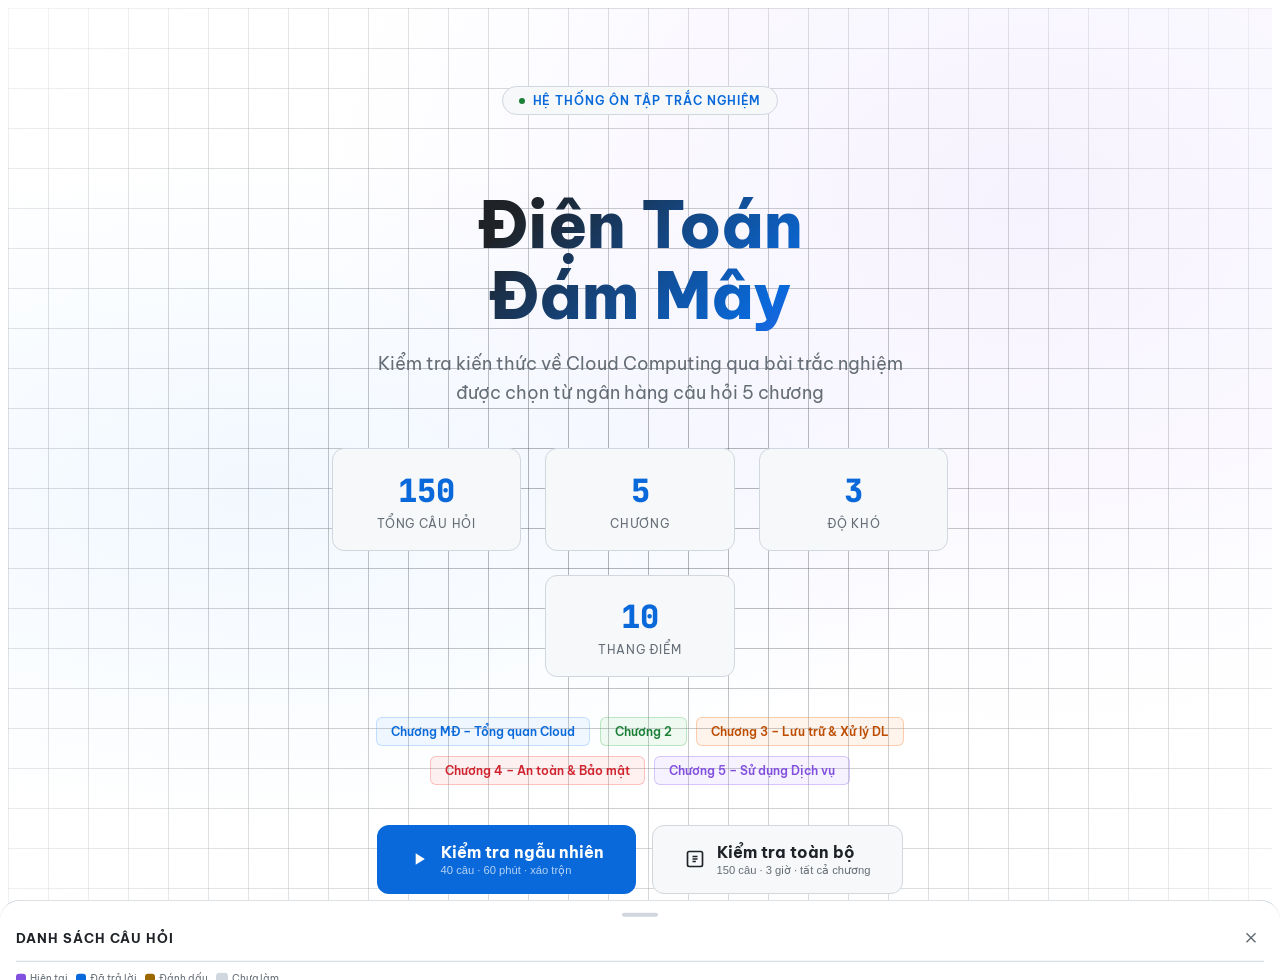
==== commit 14f605ce: "update: layout mobile" ====
--- a/ontapdtdm/index.html
+++ b/ontapdtdm/index.html
@@ -26,10 +26,10 @@
         <div class="stat-num">5</div>
         <div class="stat-label">Chương</div>
       </div>
-      <!-- <div class="stat-card">
+      <div class="stat-card">
         <div class="stat-num">3</div>
         <div class="stat-label">Độ khó</div>
-      </div> -->
+      </div>
       <div class="stat-card">
         <div class="stat-num">10</div>
         <div class="stat-label">Thang điểm</div>
@@ -86,6 +86,13 @@
       <span id="timer-text">60:00</span>
     </div>
     <button class="btn-submit" id="btn-submit" onclick="confirmSubmit()">Nộp bài</button>
+    <button class="btn-nav-drawer" id="btn-nav-drawer" onclick="openNavDrawer()">
+      <svg viewBox="0 0 24 24" fill="none" stroke="currentColor" stroke-width="2">
+        <rect x="3" y="3" width="7" height="7" rx="1"/><rect x="14" y="3" width="7" height="7" rx="1"/>
+        <rect x="3" y="14" width="7" height="7" rx="1"/><rect x="14" y="14" width="7" height="7" rx="1"/>
+      </svg>
+      <span class="drawer-count" id="drawer-answered-count">0</span>
+    </button>
   </header>
 
   <div class="quiz-body">
@@ -214,6 +221,49 @@
   </div>
 </div>
 
+<!-- ===== MOBILE NAV DRAWER ===== -->
+<div class="nav-drawer-overlay" id="nav-drawer-overlay" onclick="closeNavDrawer()"></div>
+<div class="nav-drawer" id="nav-drawer">
+  <div class="nav-drawer-handle" onclick="closeNavDrawer()">
+    <div class="nav-drawer-handle-bar"></div>
+  </div>
+  <div class="nav-drawer-header">
+    <div class="nav-drawer-title">Danh sách câu hỏi</div>
+    <button class="nav-drawer-close" onclick="closeNavDrawer()">
+      <svg viewBox="0 0 24 24" fill="none" stroke="currentColor" stroke-width="2">
+        <path d="M18 6L6 18M6 6l12 12"/>
+      </svg>
+    </button>
+  </div>
+  <div class="nav-drawer-body">
+    <div class="nav-drawer-legend nav-legend">
+      <div class="nav-legend-item"><div class="nav-dot current"></div><span>Hiện tại</span></div>
+      <div class="nav-legend-item"><div class="nav-dot answered"></div><span>Đã trả lời</span></div>
+      <div class="nav-legend-item"><div class="nav-dot marked"></div><span>Đánh dấu</span></div>
+      <div class="nav-legend-item"><div class="nav-dot unanswered"></div><span>Chưa làm</span></div>
+    </div>
+    <div id="nav-chapters-drawer"></div>
+  </div>
+  <div class="nav-drawer-summary nav-summary">
+    <div class="summary-item">
+      <div class="summary-num answered" id="sum-answered-drawer">0</div>
+      <div class="summary-label">Đã trả lời</div>
+    </div>
+    <div class="summary-item">
+      <div class="summary-num unanswered" id="sum-unanswered-drawer">40</div>
+      <div class="summary-label">Chưa làm</div>
+    </div>
+    <div class="summary-item">
+      <div class="summary-num marked" id="sum-marked-drawer">0</div>
+      <div class="summary-label">Đánh dấu</div>
+    </div>
+    <div class="summary-item">
+      <div class="summary-num" style="color:var(--text-muted)" id="sum-remain-drawer">--:--</div>
+      <div class="summary-label">Thời gian</div>
+    </div>
+  </div>
+</div>
+
 <script src="js/data.js"></script>
 <script src="js/quiz.js"></script>
 <script src="js/ui.js"></script>
--- a/ontapdtdm/css/style.css
+++ b/ontapdtdm/css/style.css
@@ -523,10 +523,132 @@
 ::-webkit-scrollbar-thumb { background: var(--surface3); border-radius: 3px; }
 ::-webkit-scrollbar-thumb:hover { background: var(--text-dim); }
 
+/* ===== MOBILE NAV DRAWER TOGGLE BUTTON ===== */
+.btn-nav-drawer {
+  display: none;
+  align-items: center; gap: 6px;
+  background: var(--surface2); border: 1px solid var(--border);
+  border-radius: 8px; padding: 5px 10px;
+  font-size: 0.75rem; font-weight: 700; color: var(--text-muted);
+  cursor: pointer; font-family: 'Be Vietnam Pro', sans-serif;
+  transition: all 0.2s; white-space: nowrap; flex-shrink: 0;
+}
+.btn-nav-drawer:hover { border-color: var(--accent); color: var(--accent); }
+.btn-nav-drawer svg { width: 14px; height: 14px; flex-shrink: 0; }
+.btn-nav-drawer .drawer-count {
+  background: var(--accent); color: #fff;
+  border-radius: 10px; padding: 0 6px;
+  font-size: 0.65rem; font-weight: 700;
+  font-family: 'JetBrains Mono', monospace;
+}
+
+/* ===== MOBILE NAV DRAWER OVERLAY ===== */
+.nav-drawer-overlay {
+  display: none;
+  position: fixed; inset: 0; z-index: 200;
+  background: rgba(0,0,0,0.4);
+  backdrop-filter: blur(2px);
+}
+.nav-drawer-overlay.open { display: block; }
+
+.nav-drawer {
+  position: fixed; bottom: 0; left: 0; right: 0; z-index: 201;
+  background: var(--bg);
+  border-top: 1px solid var(--border);
+  border-radius: 20px 20px 0 0;
+  padding: 0 1rem 1.5rem;
+  max-height: 70vh;
+  display: flex; flex-direction: column;
+  transform: translateY(100%);
+  transition: transform 0.3s cubic-bezier(0.32, 0.72, 0, 1);
+}
+.nav-drawer.open { transform: translateY(0); }
+
+.nav-drawer-handle {
+  display: flex; justify-content: center; padding: 12px 0 8px;
+  cursor: pointer; flex-shrink: 0;
+}
+.nav-drawer-handle-bar {
+  width: 36px; height: 4px;
+  background: var(--surface3); border-radius: 2px;
+}
+
+.nav-drawer-header {
+  display: flex; align-items: center; justify-content: space-between;
+  padding: 0 0 10px;
+  border-bottom: 1px solid var(--border);
+  flex-shrink: 0;
+}
+.nav-drawer-title {
+  font-size: 0.8rem; font-weight: 700; color: var(--text);
+  text-transform: uppercase; letter-spacing: 0.08em;
+}
+.nav-drawer-close {
+  background: none; border: none; cursor: pointer;
+  color: var(--text-muted); padding: 4px;
+  display: flex; align-items: center;
+}
+.nav-drawer-close svg { width: 18px; height: 18px; }
+
+.nav-drawer-body {
+  overflow-y: auto; flex: 1;
+  padding: 10px 0;
+}
+
+.nav-drawer-legend {
+  display: flex; flex-wrap: wrap; gap: 0.5rem; margin-bottom: 10px;
+}
+
+.nav-drawer-summary {
+  display: grid; grid-template-columns: repeat(4, 1fr);
+  gap: 6px; padding-top: 10px; margin-top: 6px;
+  border-top: 1px solid var(--border); flex-shrink: 0;
+}
+.nav-drawer-summary .summary-item { padding: 0.4rem; }
+.nav-drawer-summary .summary-num { font-size: 1rem; }
+
+/* ===== MOBILE RESPONSIVE ===== */
 @media (max-width: 768px) {
-  .quiz-body { grid-template-columns: 1fr; }
-  .nav-panel { position: fixed; bottom: 0; left: 0; right: 0; height: auto; max-height: 50vh; z-index: 90; border-top: 1px solid var(--border); }
-  .question-panel { padding-bottom: 200px; }
+
+  /* Intro */
   .mode-row { flex-direction: column; align-items: center; }
   .btn-mode { width: 100%; max-width: 340px; }
+
+  /* Header — compact on mobile */
+  .quiz-header {
+    padding: 0.6rem 0.8rem;
+    gap: 0.6rem;
+    flex-wrap: nowrap;
+  }
+  .quiz-logo { font-size: 0.8rem; }
+  .quiz-mode-badge { display: none !important; }
+  .progress-wrap { min-width: 0; flex: 1; }
+  .progress-label { font-size: 0.62rem; }
+  .timer { font-size: 0.82rem; gap: 4px; }
+  .btn-submit { padding: 0.4rem 0.8rem; font-size: 0.78rem; }
+  .btn-nav-drawer { display: flex; }
+
+  /* Body: single column, nav panel hidden on mobile */
+  .quiz-body { grid-template-columns: 1fr; }
+  .nav-panel { display: none; } /* Hidden — replaced by drawer */
+
+  /* Question panel — no extra bottom padding needed */
+  .question-panel {
+    padding: 1.2rem 1rem 1.5rem;
+  }
+
+  .q-meta { gap: 0.5rem; margin-bottom: 1rem; }
+  .q-num { font-size: 0.7rem; }
+  .q-chapter-badge { font-size: 0.65rem; padding: 2px 7px; }
+  .q-diff-badge { font-size: 0.62rem; padding: 1px 6px; }
+  .q-mark-btn { padding: 3px 8px; font-size: 0.68rem; }
+
+  .question-text { font-size: 0.95rem; margin-bottom: 1.2rem; }
+
+  .answer-option { padding: 0.75rem 0.9rem; gap: 0.75rem; }
+  .answer-text { font-size: 0.85rem; }
+  .answer-key { width: 26px; height: 26px; font-size: 0.72rem; }
+
+  .q-nav { margin-top: 1.2rem; padding-top: 1rem; }
+  .btn-nav { padding: 0.55rem 1rem; font-size: 0.78rem; }
 }
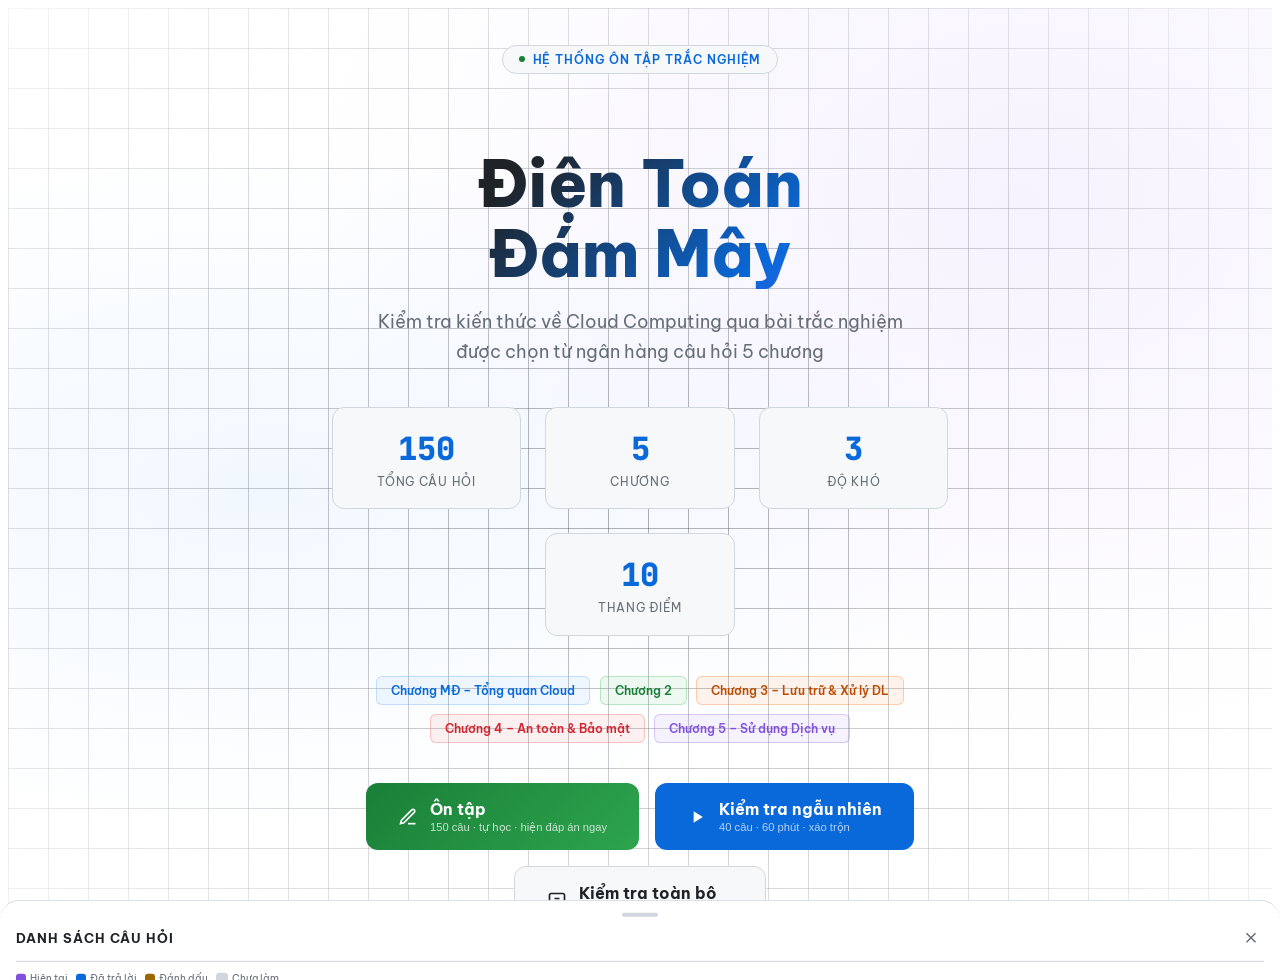
==== commit 5b5ff90a: "feat: pratice" ====
--- a/ontapdtdm/index.html
+++ b/ontapdtdm/index.html
@@ -45,6 +45,15 @@
     </div>
 
     <div class="mode-row">
+      <button class="btn-mode btn-mode-practice" onclick="startPractice()">
+        <svg viewBox="0 0 24 24" fill="none" stroke="currentColor" stroke-width="2">
+          <path d="M12 20h9"/><path d="M16.5 3.5a2.121 2.121 0 0 1 3 3L7 19l-4 1 1-4L16.5 3.5z"/>
+        </svg>
+        <div class="btn-mode-label">
+          <span>Ôn tập</span>
+          <span class="btn-mode-info">150 câu · tự học · hiện đáp án ngay</span>
+        </div>
+      </button>
       <button class="btn-mode btn-mode-primary" onclick="startQuiz()">
         <svg viewBox="0 0 24 24" fill="currentColor"><path d="M8 5v14l11-7z"/></svg>
         <div class="btn-mode-label">
@@ -65,10 +74,101 @@
   </div>
 </div>
 
+<!-- ===== PRACTICE SCREEN ===== -->
+<div id="practice-screen">
+  <header class="quiz-header">
+    <div class="quiz-logo" onclick="confirmBackFromPractice()" style="cursor:pointer" title="Về trang chủ">☁ Cloud Quiz</div>
+    <div class="practice-header-info">
+      <div class="practice-queue-info">
+        <span class="practice-queue-badge" id="pq-badge">
+          <svg width="12" height="12" viewBox="0 0 24 24" fill="none" stroke="currentColor" stroke-width="2.5"><path d="M8 6h13M8 12h13M8 18h13M3 6h.01M3 12h.01M3 18h.01"/></svg>
+          Còn <span id="pq-remaining">150</span> câu
+        </span>
+        <span class="practice-correct-badge">
+          <svg width="12" height="12" viewBox="0 0 24 24" fill="none" stroke="currentColor" stroke-width="2.5"><polyline points="20 6 9 17 4 12"/></svg>
+          Đúng: <span id="pq-correct">0</span>
+        </span>
+        <span class="practice-wrong-badge">
+          <svg width="12" height="12" viewBox="0 0 24 24" fill="none" stroke="currentColor" stroke-width="2.5"><line x1="18" y1="6" x2="6" y2="18"/><line x1="6" y1="6" x2="18" y2="18"/></svg>
+          Sai: <span id="pq-wrong">0</span>
+        </span>
+      </div>
+    </div>
+    <button class="btn-exit-practice" onclick="confirmBackFromPractice()">
+      <svg width="14" height="14" viewBox="0 0 24 24" fill="none" stroke="currentColor" stroke-width="2"><path d="M3 9l9-7 9 7v11a2 2 0 0 1-2 2H5a2 2 0 0 1-2-2z"/><polyline points="9 22 9 12 15 12 15 22"/></svg>
+      Trang chủ
+    </button>
+  </header>
+
+  <div class="practice-body">
+    <div class="practice-progress-bar-wrap">
+      <div class="practice-progress-fill" id="practice-progress-fill" style="width:0%"></div>
+    </div>
+
+    <div class="practice-panel" id="practice-panel">
+      <div class="q-meta">
+        <span class="q-num" id="pq-num">Câu 1</span>
+        <span class="q-chapter-badge" id="pq-chapter-badge"></span>
+        <span class="q-diff-badge" id="pq-diff-badge"></span>
+        <span class="practice-round-badge" id="pq-round-badge" style="display:none"></span>
+      </div>
+
+      <div class="question-text" id="pq-text"></div>
+      <div class="answers-list" id="pq-answers"></div>
+
+      <!-- Feedback shown after answer -->
+      <div class="practice-feedback" id="practice-feedback" style="display:none">
+        <div class="feedback-icon" id="feedback-icon"></div>
+        <div class="feedback-msg" id="feedback-msg"></div>
+        <div class="feedback-explain" id="feedback-explain" style="display:none"></div>
+        <button class="btn-next-practice" id="btn-next-practice" onclick="practiceNext()">
+          Câu tiếp theo
+          <svg width="15" height="15" viewBox="0 0 24 24" fill="none" stroke="currentColor" stroke-width="2.5"><path d="M9 18l6-6-6-6"/></svg>
+        </button>
+      </div>
+    </div>
+  </div>
+</div>
+
+<!-- ===== PRACTICE COMPLETE SCREEN ===== -->
+<div id="practice-complete-screen">
+  <div class="result-container">
+    <div class="result-header">
+      <div style="font-size:4rem;margin-bottom:1rem">🎉</div>
+      <div class="result-grade" style="color:var(--green)">Hoàn thành!</div>
+      <div class="result-msg">Bạn đã ôn tập xong toàn bộ <span id="pc-total"></span> câu hỏi</div>
+    </div>
+    <div class="result-stats" style="max-width:500px;margin:0 auto 2rem">
+      <div class="result-stat-card">
+        <div class="result-stat-val" style="color:var(--green)" id="pc-correct">0</div>
+        <div class="result-stat-label">Câu đúng lần đầu</div>
+      </div>
+      <div class="result-stat-card">
+        <div class="result-stat-val" style="color:var(--red)" id="pc-wrong">0</div>
+        <div class="result-stat-label">Câu đã sai (ít nhất 1 lần)</div>
+      </div>
+      <div class="result-stat-card">
+        <div class="result-stat-val" style="color:var(--accent)" id="pc-attempts">0</div>
+        <div class="result-stat-label">Tổng lần trả lời</div>
+      </div>
+    </div>
+    <div class="result-actions">
+      <button class="btn-retry" onclick="startPractice()">
+        <svg width="16" height="16" viewBox="0 0 24 24" fill="none" stroke="currentColor" stroke-width="2"><path d="M23 4v6h-6"/><path d="M20.49 15a9 9 0 1 1-2.12-9.36L23 10"/></svg>
+        Ôn tập lại
+      </button>
+      <button class="btn-review" onclick="backToIntro()">
+        <svg width="16" height="16" viewBox="0 0 24 24" fill="none" stroke="currentColor" stroke-width="2"><path d="M3 9l9-7 9 7v11a2 2 0 0 1-2 2H5a2 2 0 0 1-2-2z"/><polyline points="9 22 9 12 15 12 15 22"/></svg>
+        Trang chủ
+      </button>
+    </div>
+  </div>
+</div>
+
 <!-- ===== QUIZ SCREEN ===== -->
 <div id="quiz-screen">
   <header class="quiz-header">
-    <div class="quiz-logo">☁ Cloud Quiz</div>
+    <div class="quiz-logo" onclick="confirmBackFromQuiz()" style="cursor:pointer" title="Về trang chủ">☁ Cloud Quiz</div>
     <span class="quiz-mode-badge" id="quiz-mode-badge"></span>
     <div class="progress-wrap">
       <div class="progress-label">
@@ -96,7 +196,6 @@
   </header>
 
   <div class="quiz-body">
-    <!-- LEFT: Question -->
     <div class="question-panel" id="question-panel">
       <div class="q-meta">
         <span class="q-num" id="q-num">Câu 1 / 40</span>
@@ -121,7 +220,6 @@
       </div>
     </div>
 
-    <!-- RIGHT: Navigation Panel -->
     <div class="nav-panel">
       <div class="nav-panel-title">Danh sách câu hỏi</div>
       <div class="nav-legend">
@@ -132,22 +230,10 @@
       </div>
       <div id="nav-chapters"></div>
       <div class="nav-summary">
-        <div class="summary-item">
-          <div class="summary-num answered" id="sum-answered">0</div>
-          <div class="summary-label">Đã trả lời</div>
-        </div>
-        <div class="summary-item">
-          <div class="summary-num unanswered" id="sum-unanswered">40</div>
-          <div class="summary-label">Chưa làm</div>
-        </div>
-        <div class="summary-item">
-          <div class="summary-num marked" id="sum-marked">0</div>
-          <div class="summary-label">Đánh dấu</div>
-        </div>
-        <div class="summary-item">
-          <div class="summary-num" style="color:var(--text-muted)" id="sum-remain">60:00</div>
-          <div class="summary-label">Thời gian</div>
-        </div>
+        <div class="summary-item"><div class="summary-num answered" id="sum-answered">0</div><div class="summary-label">Đã trả lời</div></div>
+        <div class="summary-item"><div class="summary-num unanswered" id="sum-unanswered">40</div><div class="summary-label">Chưa làm</div></div>
+        <div class="summary-item"><div class="summary-num marked" id="sum-marked">0</div><div class="summary-label">Đánh dấu</div></div>
+        <div class="summary-item"><div class="summary-num" style="color:var(--text-muted)" id="sum-remain">60:00</div><div class="summary-label">Thời gian</div></div>
       </div>
     </div>
   </div>
@@ -174,22 +260,10 @@
     </div>
 
     <div class="result-stats">
-      <div class="result-stat-card">
-        <div class="result-stat-val" style="color:var(--green)" id="rs-correct">0</div>
-        <div class="result-stat-label">Câu đúng</div>
-      </div>
-      <div class="result-stat-card">
-        <div class="result-stat-val" style="color:var(--red)" id="rs-wrong">0</div>
-        <div class="result-stat-label">Câu sai</div>
-      </div>
-      <div class="result-stat-card">
-        <div class="result-stat-val" style="color:var(--text-muted)" id="rs-skip">0</div>
-        <div class="result-stat-label">Bỏ qua</div>
-      </div>
-      <div class="result-stat-card">
-        <div class="result-stat-val" style="color:var(--accent)" id="rs-pct">0%</div>
-        <div class="result-stat-label">Tỉ lệ đúng</div>
-      </div>
+      <div class="result-stat-card"><div class="result-stat-val" style="color:var(--green)" id="rs-correct">0</div><div class="result-stat-label">Câu đúng</div></div>
+      <div class="result-stat-card"><div class="result-stat-val" style="color:var(--red)" id="rs-wrong">0</div><div class="result-stat-label">Câu sai</div></div>
+      <div class="result-stat-card"><div class="result-stat-val" style="color:var(--text-muted)" id="rs-skip">0</div><div class="result-stat-label">Bỏ qua</div></div>
+      <div class="result-stat-card"><div class="result-stat-val" style="color:var(--accent)" id="rs-pct">0%</div><div class="result-stat-label">Tỉ lệ đúng</div></div>
     </div>
 
     <div class="chapter-results">
@@ -199,22 +273,15 @@
 
     <div class="result-actions">
       <button class="btn-retry" onclick="retryQuiz()">
-        <svg width="16" height="16" viewBox="0 0 24 24" fill="none" stroke="currentColor" stroke-width="2">
-          <path d="M23 4v6h-6"/><path d="M20.49 15a9 9 0 1 1-2.12-9.36L23 10"/>
-        </svg>
+        <svg width="16" height="16" viewBox="0 0 24 24" fill="none" stroke="currentColor" stroke-width="2"><path d="M23 4v6h-6"/><path d="M20.49 15a9 9 0 1 1-2.12-9.36L23 10"/></svg>
         Làm lại
       </button>
       <button class="btn-review" onclick="showReview()">
-        <svg width="16" height="16" viewBox="0 0 24 24" fill="none" stroke="currentColor" stroke-width="2">
-          <path d="M1 12s4-8 11-8 11 8 11 8-4 8-11 8-11-8-11-8z"/><circle cx="12" cy="12" r="3"/>
-        </svg>
+        <svg width="16" height="16" viewBox="0 0 24 24" fill="none" stroke="currentColor" stroke-width="2"><path d="M1 12s4-8 11-8 11 8 11 8-4 8-11 8-11-8-11-8z"/><circle cx="12" cy="12" r="3"/></svg>
         Xem đáp án
       </button>
       <button class="btn-review" onclick="backToIntro()">
-        <svg width="16" height="16" viewBox="0 0 24 24" fill="none" stroke="currentColor" stroke-width="2">
-          <path d="M3 9l9-7 9 7v11a2 2 0 0 1-2 2H5a2 2 0 0 1-2-2z"/>
-          <polyline points="9 22 9 12 15 12 15 22"/>
-        </svg>
+        <svg width="16" height="16" viewBox="0 0 24 24" fill="none" stroke="currentColor" stroke-width="2"><path d="M3 9l9-7 9 7v11a2 2 0 0 1-2 2H5a2 2 0 0 1-2-2z"/><polyline points="9 22 9 12 15 12 15 22"/></svg>
         Trang chủ
       </button>
     </div>
@@ -224,15 +291,11 @@
 <!-- ===== MOBILE NAV DRAWER ===== -->
 <div class="nav-drawer-overlay" id="nav-drawer-overlay" onclick="closeNavDrawer()"></div>
 <div class="nav-drawer" id="nav-drawer">
-  <div class="nav-drawer-handle" onclick="closeNavDrawer()">
-    <div class="nav-drawer-handle-bar"></div>
-  </div>
+  <div class="nav-drawer-handle" onclick="closeNavDrawer()"><div class="nav-drawer-handle-bar"></div></div>
   <div class="nav-drawer-header">
     <div class="nav-drawer-title">Danh sách câu hỏi</div>
     <button class="nav-drawer-close" onclick="closeNavDrawer()">
-      <svg viewBox="0 0 24 24" fill="none" stroke="currentColor" stroke-width="2">
-        <path d="M18 6L6 18M6 6l12 12"/>
-      </svg>
+      <svg viewBox="0 0 24 24" fill="none" stroke="currentColor" stroke-width="2"><path d="M18 6L6 18M6 6l12 12"/></svg>
     </button>
   </div>
   <div class="nav-drawer-body">
@@ -245,26 +308,15 @@
     <div id="nav-chapters-drawer"></div>
   </div>
   <div class="nav-drawer-summary nav-summary">
-    <div class="summary-item">
-      <div class="summary-num answered" id="sum-answered-drawer">0</div>
-      <div class="summary-label">Đã trả lời</div>
-    </div>
-    <div class="summary-item">
-      <div class="summary-num unanswered" id="sum-unanswered-drawer">40</div>
-      <div class="summary-label">Chưa làm</div>
-    </div>
-    <div class="summary-item">
-      <div class="summary-num marked" id="sum-marked-drawer">0</div>
-      <div class="summary-label">Đánh dấu</div>
-    </div>
-    <div class="summary-item">
-      <div class="summary-num" style="color:var(--text-muted)" id="sum-remain-drawer">--:--</div>
-      <div class="summary-label">Thời gian</div>
-    </div>
+    <div class="summary-item"><div class="summary-num answered" id="sum-answered-drawer">0</div><div class="summary-label">Đã trả lời</div></div>
+    <div class="summary-item"><div class="summary-num unanswered" id="sum-unanswered-drawer">40</div><div class="summary-label">Chưa làm</div></div>
+    <div class="summary-item"><div class="summary-num marked" id="sum-marked-drawer">0</div><div class="summary-label">Đánh dấu</div></div>
+    <div class="summary-item"><div class="summary-num" style="color:var(--text-muted)" id="sum-remain-drawer">--:--</div><div class="summary-label">Thời gian</div></div>
   </div>
 </div>
 
 <script src="js/data.js"></script>
+<script src="js/practice.js"></script>
 <script src="js/quiz.js"></script>
 <script src="js/ui.js"></script>
 </body>
--- a/ontapdtdm/css/style.css
+++ b/ontapdtdm/css/style.css
@@ -651,4 +651,162 @@
 
   .q-nav { margin-top: 1.2rem; padding-top: 1rem; }
   .btn-nav { padding: 0.55rem 1rem; font-size: 0.78rem; }
+}
+
+/* ===== PRACTICE MODE ===== */
+#practice-screen,
+#practice-complete-screen {
+  display: none;
+}
+
+/* Practice header info area */
+.practice-header-info {
+  flex: 1; display: flex; align-items: center; min-width: 0;
+}
+
+.practice-queue-info {
+  display: flex; align-items: center; gap: 0.5rem; flex-wrap: wrap;
+}
+
+.practice-queue-badge,
+.practice-correct-badge,
+.practice-wrong-badge {
+  display: inline-flex; align-items: center; gap: 4px;
+  font-size: 0.72rem; font-weight: 700;
+  padding: 3px 10px; border-radius: 100px;
+  border: 1px solid; white-space: nowrap;
+}
+
+.practice-queue-badge {
+  color: var(--accent); border-color: rgba(9,105,218,0.3);
+  background: rgba(9,105,218,0.08);
+}
+
+.practice-correct-badge {
+  color: var(--green); border-color: rgba(26,127,55,0.3);
+  background: rgba(26,127,55,0.08);
+}
+
+.practice-wrong-badge {
+  color: var(--red); border-color: rgba(209,36,47,0.3);
+  background: rgba(209,36,47,0.08);
+}
+
+.btn-exit-practice {
+  display: flex; align-items: center; gap: 6px;
+  background: var(--surface2); color: var(--text-muted);
+  border: 1px solid var(--border); border-radius: 8px;
+  padding: 0.45rem 0.9rem; font-size: 0.78rem; font-weight: 700;
+  font-family: 'Be Vietnam Pro', sans-serif; cursor: pointer;
+  transition: all 0.2s; white-space: nowrap; flex-shrink: 0;
+}
+.btn-exit-practice:hover { border-color: var(--red); color: var(--red); }
+
+/* Practice progress bar at top of body */
+.practice-body {
+  max-width: 860px; margin: 0 auto; padding: 0;
+}
+
+.practice-progress-bar-wrap {
+  height: 4px; background: var(--surface3);
+  position: sticky; top: 57px; z-index: 10;
+}
+
+.practice-progress-fill {
+  height: 100%;
+  background: linear-gradient(90deg, var(--green), #56d364);
+  border-radius: 0 2px 2px 0;
+  transition: width 0.5s ease;
+}
+
+/* Practice panel */
+.practice-panel {
+  padding: 2rem 2rem 2.5rem;
+  animation: fadeIn 0.25s ease;
+}
+
+/* Round badge */
+.practice-round-badge {
+  display: inline-flex; align-items: center; gap: 4px;
+  font-size: 0.68rem; font-weight: 700;
+  padding: 2px 8px; border-radius: 4px;
+  background: var(--yellow-glow); color: var(--yellow);
+  border: 1px solid rgba(154,103,0,0.3);
+}
+
+/* Feedback block */
+.practice-feedback {
+  display: flex; flex-direction: column; align-items: flex-start; gap: 0.6rem;
+  margin-top: 1.8rem; padding: 1.2rem 1.5rem;
+  border-radius: 12px; border: 1px solid;
+  animation: fadeIn 0.2s ease;
+}
+
+.practice-feedback.feedback-correct {
+  background: var(--green-glow);
+  border-color: rgba(26,127,55,0.4);
+}
+
+.practice-feedback.feedback-wrong {
+  background: var(--red-glow);
+  border-color: rgba(209,36,47,0.4);
+}
+
+.feedback-icon {
+  display: flex; align-items: center; justify-content: center;
+  width: 44px; height: 44px; border-radius: 50%;
+}
+
+.feedback-correct .feedback-icon {
+  background: var(--green); color: #fff;
+}
+
+.feedback-wrong .feedback-icon {
+  background: var(--red); color: #fff;
+}
+
+.feedback-msg {
+  font-size: 1.05rem; font-weight: 700; color: var(--text);
+}
+
+.btn-next-practice {
+  margin-top: 0.4rem;
+  display: inline-flex; align-items: center; gap: 8px;
+  background: var(--accent); color: #fff;
+  border: none; border-radius: 10px;
+  padding: 0.7rem 1.6rem;
+  font-size: 0.9rem; font-weight: 700;
+  font-family: 'Be Vietnam Pro', sans-serif;
+  cursor: pointer; transition: all 0.2s;
+  align-self: flex-end;
+}
+.btn-next-practice:hover { background: #0550ae; transform: translateY(-1px); }
+
+/* Intro mode row — 3 buttons */
+.btn-mode-practice {
+  background: linear-gradient(135deg, #1a7f37 0%, #2da44e 100%);
+  color: #ffffff;
+  box-shadow: 0 0 0 0 rgba(45,164,78,0.4);
+}
+.btn-mode-practice:hover {
+  background: linear-gradient(135deg, #116329 0%, #1a7f37 100%);
+  transform: translateY(-2px);
+  box-shadow: 0 8px 30px rgba(26,127,55,0.3);
+}
+.btn-mode-practice .btn-mode-info { color: rgba(255,255,255,0.75); }
+
+/* Quiz logo hover hint */
+.quiz-logo:hover { opacity: 0.7; }
+.quiz-logo { transition: opacity 0.15s; }
+
+/* Mobile practice tweaks */
+@media (max-width: 768px) {
+  .practice-panel { padding: 1.2rem 1rem 2rem; }
+  .practice-queue-info { gap: 0.35rem; }
+  .practice-queue-badge, .practice-correct-badge, .practice-wrong-badge {
+    font-size: 0.65rem; padding: 2px 7px;
+  }
+  .btn-exit-practice { padding: 0.4rem 0.7rem; font-size: 0.72rem; }
+  .btn-next-practice { align-self: stretch; justify-content: center; }
+  .practice-feedback { padding: 1rem; }
 }
